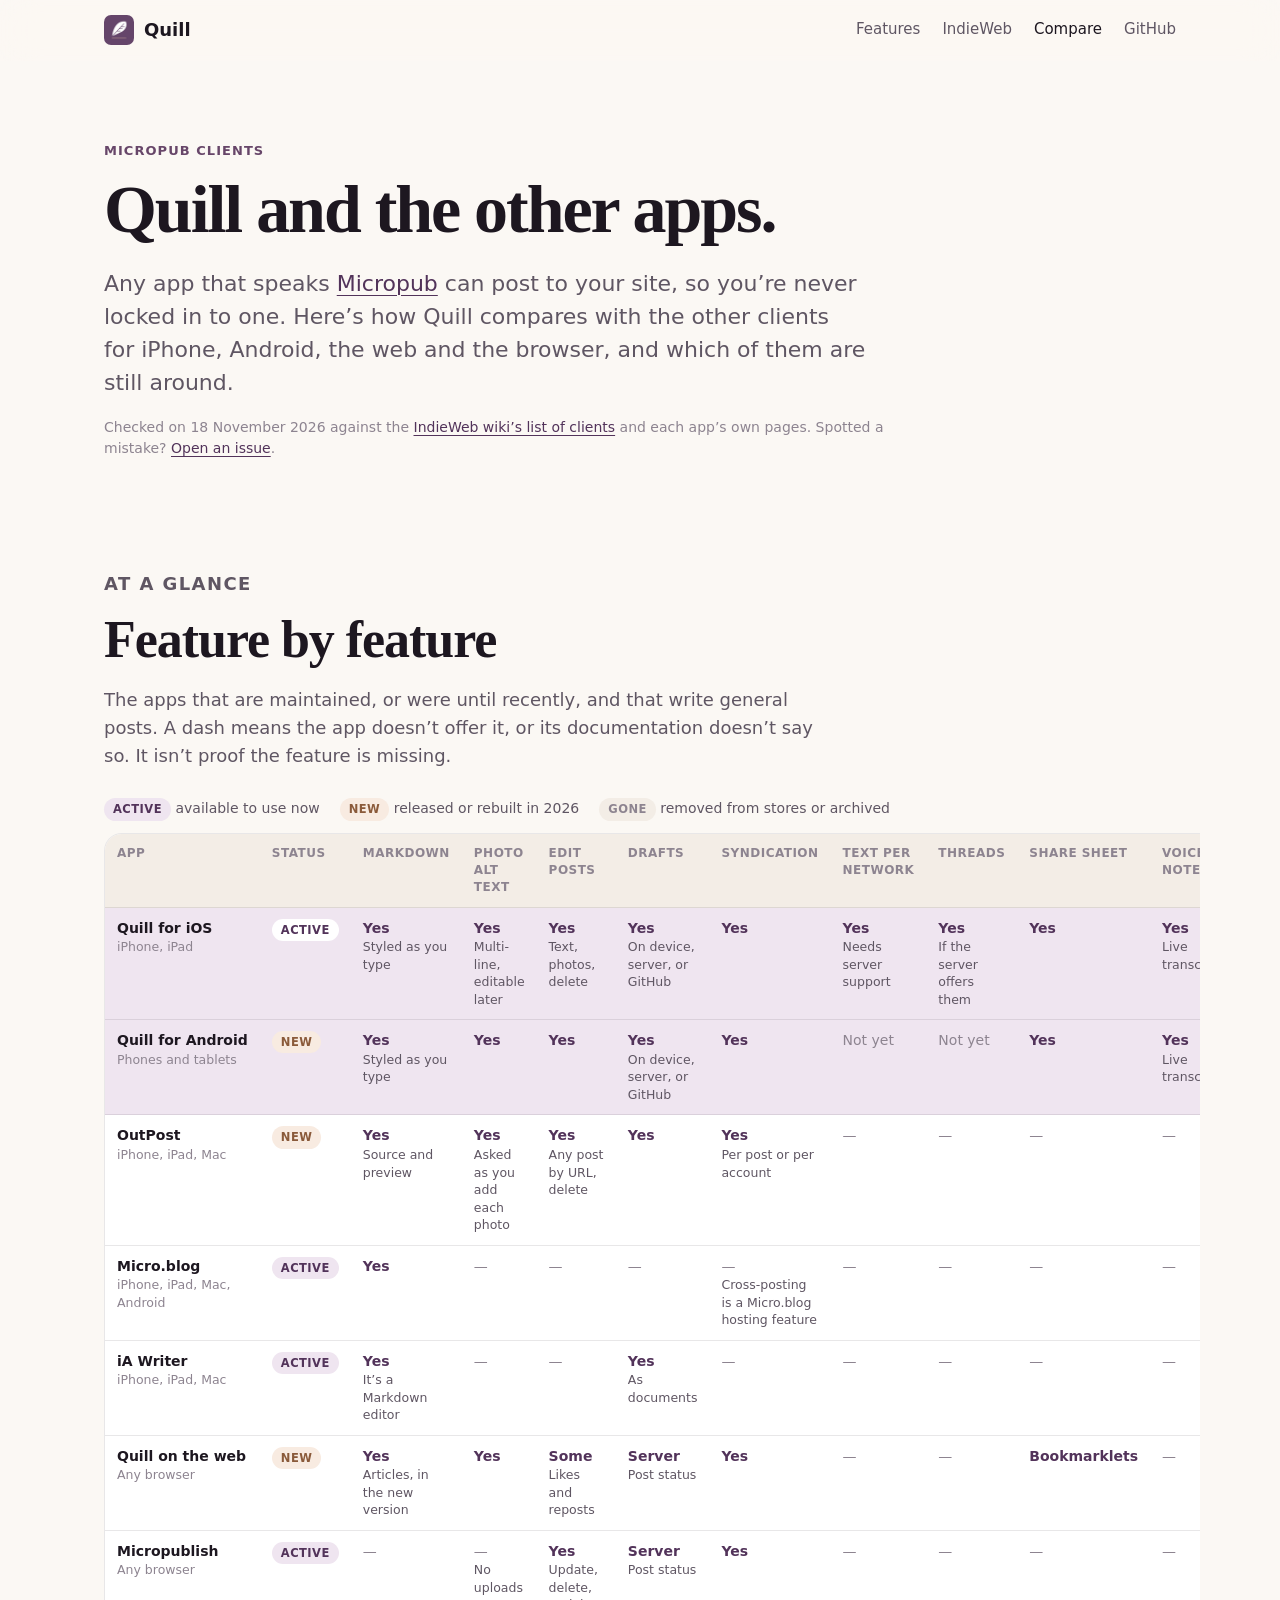
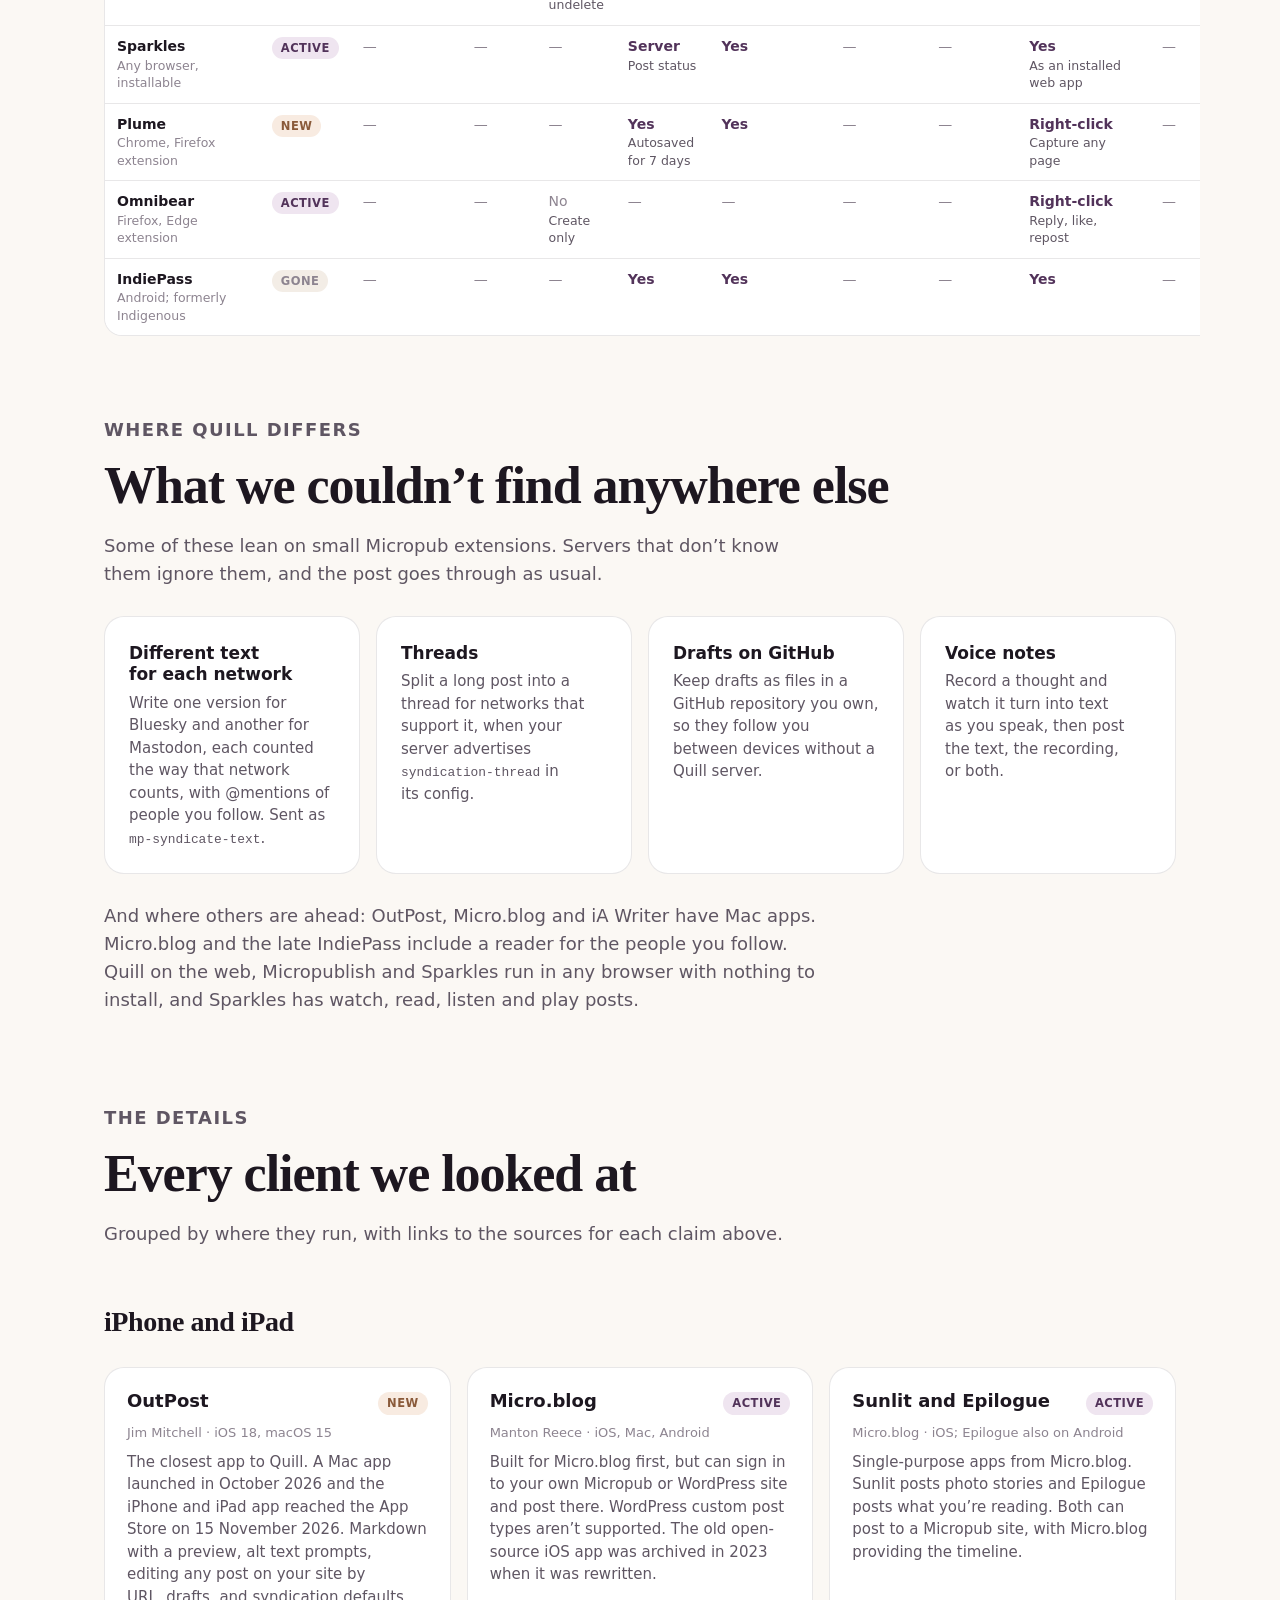
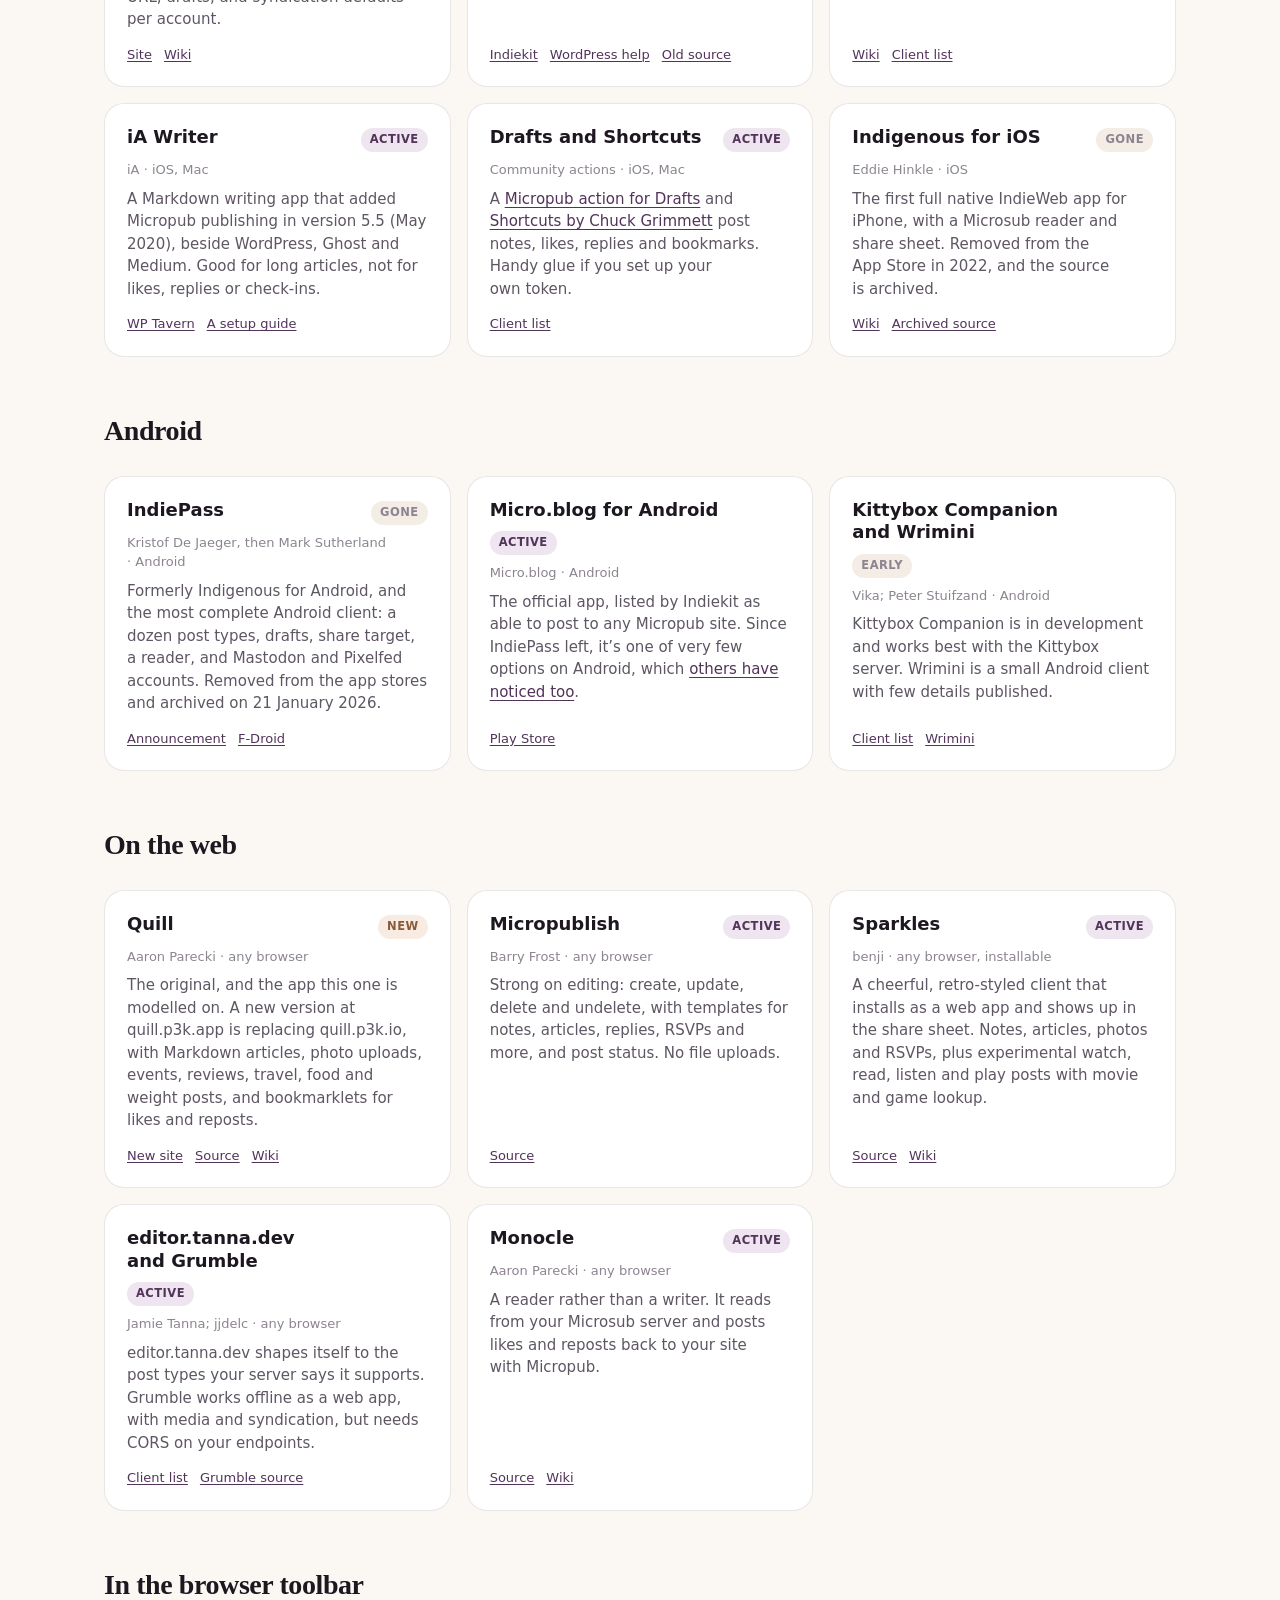
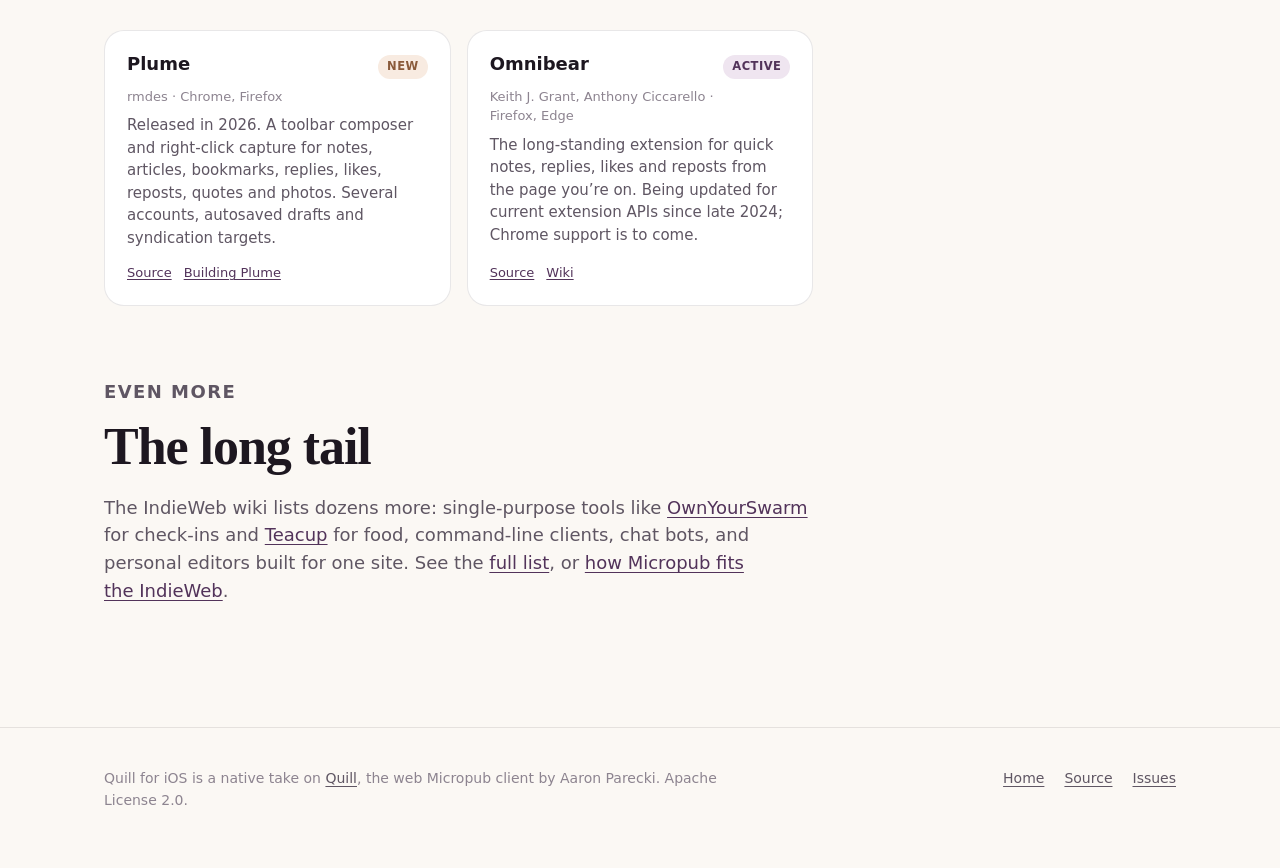
==== docs/clients/index.html @ 7d883d0e "Add a comparison of Micropub clients to the site A new page at docs/clients/ compares Quill with oth" ====
<!doctype html>
<html lang="en">
<head>
<meta charset="utf-8">
<meta name="viewport" content="width=device-width, initial-scale=1">
<title>Micropub clients compared</title>
<meta name="description" content="How Quill compares with other Micropub clients for iOS, Android, the web and the browser, with each app's current status and sources.">
<link rel="icon" href="../assets/favicon.png" type="image/png">
<link rel="apple-touch-icon" href="../assets/apple-touch-icon.png">
<meta name="theme-color" content="#fbf8f4" media="(prefers-color-scheme: light)">
<meta name="theme-color" content="#141016" media="(prefers-color-scheme: dark)">
<link rel="stylesheet" href="../assets/site.css">
<style>
  .checked { font-size: 14px; color: var(--ink-3); margin-top: 18px; }
  .legend { display: flex; flex-wrap: wrap; gap: 8px 20px; font-size: 14px; color: var(--ink-2); margin: 28px 0 12px; padding: 0; list-style: none; }
  .table-scroll { overflow-x: auto; margin: 0 -24px; padding: 0 24px 8px; -webkit-overflow-scrolling: touch; }
  @media (max-width: 600px) { .table-scroll { margin: 0 -16px; padding: 0 16px 8px; } }
  table.compare { border-collapse: separate; border-spacing: 0; min-width: 980px; width: 100%; font-size: 14px; line-height: 1.4; background: var(--card); border: 1px solid var(--line); border-radius: 18px; overflow: hidden; }
  .compare th, .compare td { padding: 11px 12px; text-align: left; vertical-align: top; border-bottom: 1px solid var(--line); }
  .compare tbody tr:last-child > * { border-bottom: 0; }
  .compare thead th { font-size: 12px; font-weight: 600; letter-spacing: .04em; text-transform: uppercase; color: var(--ink-3); background: var(--bg-2); }
  .compare tbody th { font-weight: 600; white-space: nowrap; position: sticky; left: 0; background: var(--card); }
  .compare tbody th small { display: block; font-weight: 400; color: var(--ink-3); font-size: 12.5px; white-space: normal; max-width: 13em; }
  .compare tr.ours > * { background: var(--plum-soft); }
  .compare .y { color: var(--plum-ink); font-weight: 600; }
  .compare .n { color: var(--ink-3); }
  .compare .note { display: block; color: var(--ink-2); font-weight: 400; font-size: 12.5px; }
  .status { display: inline-block; font-size: 11.5px; font-weight: 600; letter-spacing: .04em; text-transform: uppercase; padding: 3px 9px; border-radius: 999px; white-space: nowrap; }
  .status.live { background: var(--plum-soft); color: var(--plum-ink); }
  .status.new { background: var(--peach-soft); color: #8a5a3a; }
  .status.gone { background: var(--bg-2); color: var(--ink-3); }
  @media (prefers-color-scheme: dark) { .status.new { color: var(--peach); } }
  .compare tr.ours .status.live { background: var(--card); }

  .clients { display: grid; grid-template-columns: repeat(auto-fill, minmax(300px, 1fr)); gap: 16px; margin-top: 28px; }
  .client { background: var(--card); border: 1px solid var(--line); border-radius: 20px; padding: 22px; display: flex; flex-direction: column; gap: 8px; }
  .client header { display: flex; justify-content: space-between; align-items: baseline; gap: 10px; flex-wrap: wrap; }
  .client h3 { font-family: var(--sans); font-size: 18px; letter-spacing: 0; }
  .client h3 a { color: var(--ink); text-decoration: none; }
  .client h3 a:hover { text-decoration: underline; }
  .client .meta { font-size: 13px; color: var(--ink-3); margin: 0; }
  .client p { margin: 0; color: var(--ink-2); font-size: 15px; line-height: 1.5; }
  .client .src { font-size: 13px; margin-top: auto; padding-top: 6px; }
  .client .src a { margin-right: 12px; }
  .group-title { font-size: 28px; margin-top: 56px; }

  .diff { display: grid; grid-template-columns: repeat(auto-fill, minmax(250px, 1fr)); gap: 16px; margin-top: 28px; }
  .diff .tile h3 { margin-top: 2px; }
</style>
</head>
<body>
<header class="nav" id="nav">
  <div class="wrap">
    <a class="brand" href="../"><img src="../assets/icon-256.png" alt="">Quill</a>
    <ul>
      <li class="optional"><a href="../#features">Features</a></li>
      <li><a href="../indieweb/">IndieWeb</a></li>
      <li><a href="./" aria-current="page">Compare</a></li>
      <li><a href="https://github.com/caseyg/quill-native">GitHub</a></li>
    </ul>
  </div>
</header>

<main class="wrap">
  <div class="doc-hero">
    <p class="eyebrow">Micropub clients</p>
    <h1 style="font-size:clamp(40px,6vw,68px)">Quill and the other apps.</h1>
    <p class="lede">Any app that speaks <a href="https://micropub.spec.indieweb.org/">Micropub</a> can post to your site, so you’re never locked in to one. Here’s how Quill compares with the other clients for iPhone, Android, the web and the browser, and which of them are still around.</p>
    <p class="checked">Checked on 18 November 2026 against the <a href="https://indieweb.org/Micropub/Clients">IndieWeb wiki’s list of clients</a> and each app’s own pages. Spotted a mistake? <a href="https://github.com/caseyg/quill-native/issues">Open an issue</a>.</p>
  </div>

  <section class="doc-section" id="table">
    <p class="eyebrow">At a glance</p>
    <h2>Feature by feature</h2>
    <p>The apps that are maintained, or were until recently, and that write general posts. A dash means the app doesn’t offer it, or its documentation doesn’t say so. It isn’t proof the feature is missing.</p>
    <ul class="legend">
      <li><span class="status live">Active</span> available to use now</li>
      <li><span class="status new">New</span> released or rebuilt in 2026</li>
      <li><span class="status gone">Gone</span> removed from stores or archived</li>
    </ul>
    <div class="table-scroll" tabindex="0" role="region" aria-label="Comparison table, scrolls sideways">
    <table class="compare">
      <thead>
        <tr>
          <th scope="col">App</th>
          <th scope="col">Status</th>
          <th scope="col">Markdown</th>
          <th scope="col">Photo alt text</th>
          <th scope="col">Edit posts</th>
          <th scope="col">Drafts</th>
          <th scope="col">Syndication</th>
          <th scope="col">Text per network</th>
          <th scope="col">Threads</th>
          <th scope="col">Share sheet</th>
          <th scope="col">Voice notes</th>
        </tr>
      </thead>
      <tbody>
        <tr class="ours">
          <th scope="row">Quill for iOS<small>iPhone, iPad</small></th>
          <td><span class="status live">Active</span></td>
          <td class="y">Yes<span class="note">Styled as you type</span></td>
          <td class="y">Yes<span class="note">Multi-line, editable later</span></td>
          <td class="y">Yes<span class="note">Text, photos, delete</span></td>
          <td class="y">Yes<span class="note">On device, server, or GitHub</span></td>
          <td class="y">Yes</td>
          <td class="y">Yes<span class="note">Needs server support</span></td>
          <td class="y">Yes<span class="note">If the server offers them</span></td>
          <td class="y">Yes</td>
          <td class="y">Yes<span class="note">Live transcription</span></td>
        </tr>
        <tr class="ours">
          <th scope="row">Quill for Android<small>Phones and tablets</small></th>
          <td><span class="status new">New</span></td>
          <td class="y">Yes<span class="note">Styled as you type</span></td>
          <td class="y">Yes</td>
          <td class="y">Yes</td>
          <td class="y">Yes<span class="note">On device, server, or GitHub</span></td>
          <td class="y">Yes</td>
          <td class="n">Not yet</td>
          <td class="n">Not yet</td>
          <td class="y">Yes</td>
          <td class="y">Yes<span class="note">Live transcription</span></td>
        </tr>
        <tr>
          <th scope="row">OutPost<small>iPhone, iPad, Mac</small></th>
          <td><span class="status new">New</span></td>
          <td class="y">Yes<span class="note">Source and preview</span></td>
          <td class="y">Yes<span class="note">Asked as you add each photo</span></td>
          <td class="y">Yes<span class="note">Any post by URL, delete</span></td>
          <td class="y">Yes</td>
          <td class="y">Yes<span class="note">Per post or per account</span></td>
          <td class="n">—</td>
          <td class="n">—</td>
          <td class="n">—</td>
          <td class="n">—</td>
        </tr>
        <tr>
          <th scope="row">Micro.blog<small>iPhone, iPad, Mac, Android</small></th>
          <td><span class="status live">Active</span></td>
          <td class="y">Yes</td>
          <td class="n">—</td>
          <td class="n">—</td>
          <td class="n">—</td>
          <td class="n">—<span class="note">Cross-posting is a Micro.blog hosting feature</span></td>
          <td class="n">—</td>
          <td class="n">—</td>
          <td class="n">—</td>
          <td class="n">—</td>
        </tr>
        <tr>
          <th scope="row">iA Writer<small>iPhone, iPad, Mac</small></th>
          <td><span class="status live">Active</span></td>
          <td class="y">Yes<span class="note">It’s a Markdown editor</span></td>
          <td class="n">—</td>
          <td class="n">—</td>
          <td class="y">Yes<span class="note">As documents</span></td>
          <td class="n">—</td>
          <td class="n">—</td>
          <td class="n">—</td>
          <td class="n">—</td>
          <td class="n">—</td>
        </tr>
        <tr>
          <th scope="row">Quill on the web<small>Any browser</small></th>
          <td><span class="status new">New</span></td>
          <td class="y">Yes<span class="note">Articles, in the new version</span></td>
          <td class="y">Yes</td>
          <td class="y">Some<span class="note">Likes and reposts</span></td>
          <td class="y">Server<span class="note">Post status</span></td>
          <td class="y">Yes</td>
          <td class="n">—</td>
          <td class="n">—</td>
          <td class="y">Bookmarklets</td>
          <td class="n">—</td>
        </tr>
        <tr>
          <th scope="row">Micropublish<small>Any browser</small></th>
          <td><span class="status live">Active</span></td>
          <td class="n">—</td>
          <td class="n">—<span class="note">No uploads</span></td>
          <td class="y">Yes<span class="note">Update, delete, undelete</span></td>
          <td class="y">Server<span class="note">Post status</span></td>
          <td class="y">Yes</td>
          <td class="n">—</td>
          <td class="n">—</td>
          <td class="n">—</td>
          <td class="n">—</td>
        </tr>
        <tr>
          <th scope="row">Sparkles<small>Any browser, installable</small></th>
          <td><span class="status live">Active</span></td>
          <td class="n">—</td>
          <td class="n">—</td>
          <td class="n">—</td>
          <td class="y">Server<span class="note">Post status</span></td>
          <td class="y">Yes</td>
          <td class="n">—</td>
          <td class="n">—</td>
          <td class="y">Yes<span class="note">As an installed web app</span></td>
          <td class="n">—</td>
        </tr>
        <tr>
          <th scope="row">Plume<small>Chrome, Firefox extension</small></th>
          <td><span class="status new">New</span></td>
          <td class="n">—</td>
          <td class="n">—</td>
          <td class="n">—</td>
          <td class="y">Yes<span class="note">Autosaved for 7 days</span></td>
          <td class="y">Yes</td>
          <td class="n">—</td>
          <td class="n">—</td>
          <td class="y">Right-click<span class="note">Capture any page</span></td>
          <td class="n">—</td>
        </tr>
        <tr>
          <th scope="row">Omnibear<small>Firefox, Edge extension</small></th>
          <td><span class="status live">Active</span></td>
          <td class="n">—</td>
          <td class="n">—</td>
          <td class="n">No<span class="note">Create only</span></td>
          <td class="n">—</td>
          <td class="n">—</td>
          <td class="n">—</td>
          <td class="n">—</td>
          <td class="y">Right-click<span class="note">Reply, like, repost</span></td>
          <td class="n">—</td>
        </tr>
        <tr>
          <th scope="row">IndiePass<small>Android; formerly Indigenous</small></th>
          <td><span class="status gone">Gone</span></td>
          <td class="n">—</td>
          <td class="n">—</td>
          <td class="n">—</td>
          <td class="y">Yes</td>
          <td class="y">Yes</td>
          <td class="n">—</td>
          <td class="n">—</td>
          <td class="y">Yes</td>
          <td class="n">—</td>
        </tr>
      </tbody>
    </table>
    </div>
  </section>

  <section class="doc-section" id="different">
    <p class="eyebrow">Where Quill differs</p>
    <h2>What we couldn’t find anywhere else</h2>
    <p>Some of these lean on small Micropub extensions. Servers that don’t know them ignore them, and the post goes through as usual.</p>
    <div class="diff">
      <div class="tile"><h3>Different text for each network</h3><p>Write one version for Bluesky and another for Mastodon, each counted the way that network counts, with @mentions of people you follow. Sent as <code>mp-syndicate-text</code>.</p></div>
      <div class="tile"><h3>Threads</h3><p>Split a long post into a thread for networks that support it, when your server advertises <code>syndication-thread</code> in its config.</p></div>
      <div class="tile"><h3>Drafts on GitHub</h3><p>Keep drafts as files in a GitHub repository you own, so they follow you between devices without a Quill server.</p></div>
      <div class="tile"><h3>Voice notes</h3><p>Record a thought and watch it turn into text as you speak, then post the text, the recording, or both.</p></div>
    </div>
    <p style="margin-top:28px">And where others are ahead: OutPost, Micro.blog and iA Writer have Mac apps. Micro.blog and the late IndiePass include a reader for the people you follow. Quill on the web, Micropublish and Sparkles run in any browser with nothing to install, and Sparkles has watch, read, listen and play posts.</p>
  </section>

  <section class="doc-section" id="ios">
    <p class="eyebrow">The details</p>
    <h2>Every client we looked at</h2>
    <p>Grouped by where they run, with links to the sources for each claim above.</p>

    <h3 class="group-title">iPhone and iPad</h3>
    <div class="clients">
      <article class="client">
        <header><h3><a href="https://jimmitchell.dev/outpost/">OutPost</a></h3><span class="status new">New</span></header>
        <p class="meta">Jim Mitchell · iOS 18, macOS 15</p>
        <p>The closest app to Quill. A Mac app launched in October 2026 and the iPhone and iPad app reached the App Store on 15 November 2026. Markdown with a preview, alt text prompts, editing any post on your site by URL, drafts, and syndication defaults per account.</p>
        <p class="src"><a href="https://jimmitchell.dev/outpost/">Site</a><a href="https://indieweb.org/OutPost">Wiki</a></p>
      </article>
      <article class="client">
        <header><h3><a href="https://help.micro.blog/t/signing-in-with-the-ios-app/33">Micro.blog</a></h3><span class="status live">Active</span></header>
        <p class="meta">Manton Reece · iOS, Mac, Android</p>
        <p>Built for Micro.blog first, but can sign in to your own Micropub or WordPress site and post there. WordPress custom post types aren’t supported. The old open-source iOS app was archived in 2023 when it was rewritten.</p>
        <p class="src"><a href="https://getindiekit.com/clients">Indiekit</a><a href="https://help.micro.blog/t/connecting-to-wordpress-with-ios-app/2164">WordPress help</a><a href="https://github.com/microdotblog/microblog-ios">Old source</a></p>
      </article>
      <article class="client">
        <header><h3><a href="https://indieweb.org/Sunlit">Sunlit</a> and <a href="https://epilogue.micro.blog">Epilogue</a></h3><span class="status live">Active</span></header>
        <p class="meta">Micro.blog · iOS; Epilogue also on Android</p>
        <p>Single-purpose apps from Micro.blog. Sunlit posts photo stories and Epilogue posts what you’re reading. Both can post to a Micropub site, with Micro.blog providing the timeline.</p>
        <p class="src"><a href="https://indieweb.org/Sunlit">Wiki</a><a href="https://indieweb.org/Micropub/Clients">Client list</a></p>
      </article>
      <article class="client">
        <header><h3><a href="https://ia.net/writer/support/preview/blog">iA Writer</a></h3><span class="status live">Active</span></header>
        <p class="meta">iA · iOS, Mac</p>
        <p>A Markdown writing app that added Micropub publishing in version 5.5 (May 2020), beside WordPress, Ghost and Medium. Good for long articles, not for likes, replies or check-ins.</p>
        <p class="src"><a href="https://wptavern.com/ia-writer-adds-expanded-support-for-indieweb-tools-and-wordpress-publishing">WP Tavern</a><a href="https://george.mand.is/2023/05/publishing-to-11ty-with-ia-writer-and-micropub/">A setup guide</a></p>
      </article>
      <article class="client">
        <header><h3>Drafts and Shortcuts</h3><span class="status live">Active</span></header>
        <p class="meta">Community actions · iOS, Mac</p>
        <p>A <a href="https://actions.getdrafts.com/a/1QC">Micropub action for Drafts</a> and <a href="https://cagrimmett.com/development/2023/02/12/ios-shortcut-actions-for-micropub-posting/">Shortcuts by Chuck Grimmett</a> post notes, likes, replies and bookmarks. Handy glue if you set up your own token.</p>
        <p class="src"><a href="https://indieweb.org/Micropub/Clients">Client list</a></p>
      </article>
      <article class="client">
        <header><h3><a href="https://indieweb.org/Indigenous">Indigenous for iOS</a></h3><span class="status gone">Gone</span></header>
        <p class="meta">Eddie Hinkle · iOS</p>
        <p>The first full native IndieWeb app for iPhone, with a Microsub reader and share sheet. Removed from the App Store in 2022, and the source is archived.</p>
        <p class="src"><a href="https://indieweb.org/Indigenous">Wiki</a><a href="https://github.com/indiepass/indiepass-ios">Archived source</a></p>
      </article>
    </div>

    <h3 class="group-title" id="android">Android</h3>
    <div class="clients">
      <article class="client">
        <header><h3><a href="https://indieweb.org/IndiePass_for_Android">IndiePass</a></h3><span class="status gone">Gone</span></header>
        <p class="meta">Kristof De Jaeger, then Mark Sutherland · Android</p>
        <p>Formerly Indigenous for Android, and the most complete Android client: a dozen post types, drafts, share target, a reader, and Mastodon and Pixelfed accounts. Removed from the app stores and archived on 21 January 2026.</p>
        <p class="src"><a href="https://indiepass.app">Announcement</a><a href="https://f-droid.org/en/packages/com.indieweb.indigenous/">F-Droid</a></p>
      </article>
      <article class="client">
        <header><h3><a href="https://getindiekit.com/clients">Micro.blog for Android</a></h3><span class="status live">Active</span></header>
        <p class="meta">Micro.blog · Android</p>
        <p>The official app, listed by Indiekit as able to post to any Micropub site. Since IndiePass left, it’s one of very few options on Android, which <a href="https://rmendes.net/digest/2026/W33/">others have noticed too</a>.</p>
        <p class="src"><a href="https://play.google.com/store/apps/details?id=blog.micro.android">Play Store</a></p>
      </article>
      <article class="client">
        <header><h3>Kittybox Companion and Wrimini</h3><span class="status gone">Early</span></header>
        <p class="meta">Vika; Peter Stuifzand · Android</p>
        <p>Kittybox Companion is in development and works best with the Kittybox server. Wrimini is a small Android client with few details published.</p>
        <p class="src"><a href="https://indieweb.org/Micropub/Clients">Client list</a><a href="https://indieweb.org/Wrimini">Wrimini</a></p>
      </article>
    </div>

    <h3 class="group-title" id="web">On the web</h3>
    <div class="clients">
      <article class="client">
        <header><h3><a href="https://quill.p3k.app/">Quill</a></h3><span class="status new">New</span></header>
        <p class="meta">Aaron Parecki · any browser</p>
        <p>The original, and the app this one is modelled on. A new version at quill.p3k.app is replacing quill.p3k.io, with Markdown articles, photo uploads, events, reviews, travel, food and weight posts, and bookmarklets for likes and reposts.</p>
        <p class="src"><a href="https://quill.p3k.app/">New site</a><a href="https://github.com/aaronpk/Quill">Source</a><a href="https://indieweb.org/Quill">Wiki</a></p>
      </article>
      <article class="client">
        <header><h3><a href="https://micropublish.net">Micropublish</a></h3><span class="status live">Active</span></header>
        <p class="meta">Barry Frost · any browser</p>
        <p>Strong on editing: create, update, delete and undelete, with templates for notes, articles, replies, RSVPs and more, and post status. No file uploads.</p>
        <p class="src"><a href="https://github.com/barryf/micropublish">Source</a></p>
      </article>
      <article class="client">
        <header><h3><a href="https://sparkles.sploot.com/">Sparkles</a></h3><span class="status live">Active</span></header>
        <p class="meta">benji · any browser, installable</p>
        <p>A cheerful, retro-styled client that installs as a web app and shows up in the share sheet. Notes, articles, photos and RSVPs, plus experimental watch, read, listen and play posts with movie and game lookup.</p>
        <p class="src"><a href="https://github.com/benjifs/sparkles">Source</a><a href="https://indieweb.org/Sparkles">Wiki</a></p>
      </article>
      <article class="client">
        <header><h3><a href="https://editor.tanna.dev">editor.tanna.dev</a> and <a href="https://grumble.isgeek.net/">Grumble</a></h3><span class="status live">Active</span></header>
        <p class="meta">Jamie Tanna; jjdelc · any browser</p>
        <p>editor.tanna.dev shapes itself to the post types your server says it supports. Grumble works offline as a web app, with media and syndication, but needs CORS on your endpoints.</p>
        <p class="src"><a href="https://indieweb.org/Micropub/Clients">Client list</a><a href="https://github.com/jjdelc/grumble">Grumble source</a></p>
      </article>
      <article class="client">
        <header><h3><a href="https://monocle.p3k.io">Monocle</a></h3><span class="status live">Active</span></header>
        <p class="meta">Aaron Parecki · any browser</p>
        <p>A reader rather than a writer. It reads from your Microsub server and posts likes and reposts back to your site with Micropub.</p>
        <p class="src"><a href="https://github.com/aaronpk/Monocle">Source</a><a href="https://indieweb.org/Monocle">Wiki</a></p>
      </article>
    </div>

    <h3 class="group-title" id="extensions">In the browser toolbar</h3>
    <div class="clients">
      <article class="client">
        <header><h3><a href="https://rmdes.github.io/plume/">Plume</a></h3><span class="status new">New</span></header>
        <p class="meta">rmdes · Chrome, Firefox</p>
        <p>Released in 2026. A toolbar composer and right-click capture for notes, articles, bookmarks, replies, likes, reposts, quotes and photos. Several accounts, autosaved drafts and syndication targets.</p>
        <p class="src"><a href="https://github.com/rmdes/plume">Source</a><a href="https://rmendes.net/articles/2026/05/20/building-plume">Building Plume</a></p>
      </article>
      <article class="client">
        <header><h3><a href="https://omnibear.com/">Omnibear</a></h3><span class="status live">Active</span></header>
        <p class="meta">Keith J. Grant, Anthony Ciccarello · Firefox, Edge</p>
        <p>The long-standing extension for quick notes, replies, likes and reposts from the page you’re on. Being updated for current extension APIs since late 2024; Chrome support is to come.</p>
        <p class="src"><a href="https://github.com/omnibear/omnibear">Source</a><a href="https://indieweb.org/Omnibear">Wiki</a></p>
      </article>
    </div>
  </section>

  <section class="doc-section" id="more">
    <p class="eyebrow">Even more</p>
    <h2>The long tail</h2>
    <p>The IndieWeb wiki lists dozens more: single-purpose tools like <a href="https://indieweb.org/ownyourswarm">OwnYourSwarm</a> for check-ins and <a href="https://indieweb.org/Teacup">Teacup</a> for food, command-line clients, chat bots, and personal editors built for one site. See the <a href="https://indieweb.org/Micropub/Clients">full list</a>, or <a href="../indieweb/">how Micropub fits the IndieWeb</a>.</p>
  </section>

  <div style="height:104px"></div>
</main>

<footer>
  <div class="wrap">
    <p>Quill for iOS is a native take on <a href="https://quill.p3k.io/">Quill</a>, the web Micropub client by Aaron Parecki. Apache License 2.0.</p>
    <nav><a href="../">Home</a><a href="https://github.com/caseyg/quill-native">Source</a><a href="https://github.com/caseyg/quill-native/issues">Issues</a></nav>
  </div>
</footer>
<script>
  const nav = document.getElementById('nav');
  addEventListener('scroll', () => nav.classList.toggle('scrolled', scrollY > 8), { passive: true });
</script>
</body>
</html>
---- docs/assets/site.css ----
/* Quill site. System fonts only, no trackers, no external requests. */
:root {
  color-scheme: light dark;
  --bg: #fbf8f4;
  --bg-2: #f3ede6;
  --card: #ffffff;
  --ink: #1d1720;
  --ink-2: #5f5663;
  --ink-3: #8d8490;
  --line: rgba(29, 23, 32, .1);
  --plum: #674669;
  --plum-ink: #52335a;
  --plum-soft: #efe5f0;
  --peach: #e5c0a5;
  --peach-soft: #f8ebe1;
  --frame: #1b181d;
  --shadow: 0 30px 60px -20px rgba(54, 30, 58, .35), 0 12px 24px -12px rgba(54, 30, 58, .2);
  --serif: ui-serif, "New York", "Iowan Old Style", "Palatino Linotype", Palatino, Georgia, serif;
  --sans: -apple-system, BlinkMacSystemFont, "SF Pro Text", system-ui, "Segoe UI", Roboto, "Helvetica Neue", sans-serif;
  --mono: ui-monospace, "SF Mono", SFMono-Regular, Menlo, Consolas, monospace;
  --wrap: 1120px;
}
@media (prefers-color-scheme: dark) {
  :root {
    --bg: #141016;
    --bg-2: #1c171f;
    --card: #221c25;
    --ink: #f3eef4;
    --ink-2: #b9aebc;
    --ink-3: #8a7f8d;
    --line: rgba(243, 238, 244, .1);
    --plum: #d1b0db;
    --plum-ink: #e2c9ea;
    --plum-soft: #2c2131;
    --peach: #e5c0a5;
    --peach-soft: #2b221e;
    --frame: #050406;
    --shadow: 0 30px 60px -20px rgba(0, 0, 0, .7), 0 12px 24px -12px rgba(0, 0, 0, .5);
  }
}

* { box-sizing: border-box; }
html { -webkit-text-size-adjust: 100%; scroll-behavior: smooth; overflow-x: clip; }
@media (prefers-reduced-motion: reduce) { html { scroll-behavior: auto; } }
body {
  margin: 0;
  background: var(--bg);
  color: var(--ink);
  font: 17px/1.55 var(--sans);
  -webkit-font-smoothing: antialiased;
  overflow-x: hidden;
}
img { max-width: 100%; height: auto; display: block; }
a { color: var(--plum-ink); text-decoration-thickness: 1px; text-underline-offset: .18em; }
a:hover { text-decoration-thickness: 2px; }
code, pre { font-family: var(--mono); font-size: .86em; }
:focus-visible { outline: 2px solid var(--plum); outline-offset: 3px; border-radius: 4px; }

.wrap { max-width: var(--wrap); margin: 0 auto; padding: 0 24px; }
@media (max-width: 600px) { .wrap { padding: 0 16px; } }

/* Nav */
.nav {
  position: sticky; top: 0; z-index: 10;
  backdrop-filter: saturate(1.6) blur(18px);
  -webkit-backdrop-filter: saturate(1.6) blur(18px);
  background: color-mix(in srgb, var(--bg) 78%, transparent);
  border-bottom: 1px solid transparent;
}
.nav.scrolled { border-bottom-color: var(--line); }
.nav .wrap { display: flex; align-items: center; gap: 24px; height: 60px; }
.brand { display: flex; align-items: center; gap: 10px; font-weight: 600; font-size: 18px; color: var(--ink); text-decoration: none; }
.brand img { width: 30px; height: 30px; border-radius: 7px; }
.nav ul { list-style: none; display: flex; gap: 22px; margin: 0 0 0 auto; padding: 0; font-size: 15px; }
.nav ul a { color: var(--ink-2); text-decoration: none; }
.nav ul a:hover, .nav ul a[aria-current] { color: var(--ink); }
@media (max-width: 560px) { .nav ul li.optional { display: none; } .nav ul { gap: 16px; } }

/* Type */
.eyebrow { font-size: 13px; font-weight: 600; letter-spacing: .08em; text-transform: uppercase; color: var(--plum); margin: 0 0 14px; }
h1, h2, h3 { font-family: var(--serif); font-weight: 600; letter-spacing: -.015em; margin: 0; text-wrap: balance; }
h1 { font-size: clamp(44px, 7.4vw, 88px); line-height: 1.02; letter-spacing: -.03em; }
h2 { font-size: clamp(32px, 4.6vw, 52px); line-height: 1.08; letter-spacing: -.02em; }
h3 { font-size: 22px; line-height: 1.25; }
.lede { font-size: clamp(19px, 2vw, 22px); line-height: 1.5; color: var(--ink-2); max-width: 36em; margin: 22px 0 0; text-wrap: pretty; }
p { text-wrap: pretty; }

/* Buttons */
.actions { display: flex; flex-wrap: wrap; gap: 12px; margin-top: 34px; }
.btn {
  display: inline-flex; align-items: center; gap: 8px;
  padding: 13px 22px; border-radius: 999px;
  font-weight: 600; font-size: 16px; text-decoration: none;
  transition: transform .2s cubic-bezier(.2,.8,.2,1), background .2s;
}
.btn:hover { transform: translateY(-1px); }
.btn.primary { background: var(--ink); color: var(--bg); }
.btn.secondary { background: var(--plum-soft); color: var(--plum-ink); }
.btn svg { width: 18px; height: 18px; }

/* Hero */
.hero { padding: 72px 0 0; text-align: center; position: relative; }
.hero .icon { width: 96px; height: 96px; border-radius: 22px; margin: 0 auto 30px; box-shadow: var(--shadow); }
.hero .lede { margin-left: auto; margin-right: auto; }
.hero .actions { justify-content: center; }
.hero .note { font-size: 14px; color: var(--ink-3); margin-top: 16px; }
.hero-stage {
  position: relative; max-width: 980px; margin: 64px auto 0; padding-top: 24px;
  aspect-ratio: 980 / 640; overflow: hidden;
  -webkit-mask-image: linear-gradient(#000 62%, transparent 98%);
  mask-image: linear-gradient(#000 62%, transparent 98%);
}
.hero-phones {
  display: flex; justify-content: center; align-items: flex-start; gap: 0;
  position: relative;
}
.hero-phones::before {
  content: ""; position: absolute; inset: 10% 0 0; z-index: -1;
  background: radial-gradient(60% 55% at 50% 60%, color-mix(in srgb, var(--plum) 30%, transparent), transparent 70%),
              radial-gradient(40% 40% at 72% 40%, color-mix(in srgb, var(--peach) 45%, transparent), transparent 70%);
  filter: blur(30px);
}
.hero-phones .phone { width: 31%; }
.hero-phones .phone:nth-child(1) { transform: translateX(14%) rotate(-6deg) translateY(9%); z-index: 1; }
.hero-phones .phone:nth-child(2) { z-index: 2; width: 34%; }
.hero-phones .phone:nth-child(3) { transform: translateX(-14%) rotate(6deg) translateY(9%); z-index: 1; }

/* Phone frame */
.phone { container-type: inline-size; position: relative; }
.phone img {
  width: 100%; height: auto; aspect-ratio: 603 / 1311;
  border: 3.4cqw solid var(--frame);
  border-radius: 16.5cqw;
  background: var(--frame);
  box-shadow: var(--shadow), 0 0 0 1px rgba(255,255,255,.07);
}

/* Works-with strip */
.works {
  text-align: center; color: var(--ink-3); font-size: 15px;
  padding-top: 36px; padding-bottom: 16px;
}
.works strong { color: var(--ink-2); font-weight: 500; }

/* Feature rows */
section { scroll-margin-top: 70px; }
.features { padding: 64px 0 24px; }
.section-head { text-align: center; max-width: 760px; margin: 0 auto 32px; }
.section-head .lede { margin-left: auto; margin-right: auto; }
.row {
  display: grid; grid-template-columns: 1fr 1fr; gap: 64px; align-items: center;
  padding: 72px 0;
}
.row + .row { border-top: 1px solid var(--line); }
.row .copy { max-width: 30em; }
.row .copy p { color: var(--ink-2); font-size: 18px; margin: 18px 0 0; }
.row .copy ul { margin: 20px 0 0; padding: 0; list-style: none; color: var(--ink-2); font-size: 16px; }
.row .copy li { padding: 7px 0 7px 28px; position: relative; }
.row .copy li::before {
  content: ""; position: absolute; left: 4px; top: 15px; width: 10px; height: 10px; border-radius: 50%;
  background: var(--peach); box-shadow: 0 0 0 4px var(--peach-soft);
}
.row .shots { display: flex; justify-content: center; gap: 24px; position: relative; }
.row .shots .phone { width: min(300px, 46%); }
.row .shots.single .phone { width: min(320px, 70%); }
.row .shots .phone:nth-child(2) { margin-top: 64px; }
.row.flip .copy { order: 2; }
.row .shots::before {
  content: ""; position: absolute; inset: 10% 5%; z-index: -1; border-radius: 40px;
  background: linear-gradient(140deg, var(--plum-soft), var(--peach-soft));
}
@media (max-width: 860px) {
  .row { grid-template-columns: 1fr; gap: 40px; padding: 56px 0; }
  .row.flip .copy { order: 0; }
  .row .copy { max-width: none; }
}

/* Grid of small features */
.grid-section { padding: 88px 0; background: var(--bg-2); }
.grid {
  display: grid; grid-template-columns: repeat(auto-fill, minmax(240px, 1fr)); gap: 16px; margin-top: 48px;
}
.tile { background: var(--card); border-radius: 20px; padding: 24px; border: 1px solid var(--line); }
.tile .glyph {
  width: 40px; height: 40px; border-radius: 11px; display: grid; place-items: center;
  background: var(--plum-soft); color: var(--plum); margin-bottom: 16px;
}
.tile .glyph svg { width: 22px; height: 22px; }
.tile h3 { font-family: var(--sans); font-size: 17px; font-weight: 600; letter-spacing: 0; }
.tile p { margin: 6px 0 0; color: var(--ink-2); font-size: 15px; line-height: 1.5; }

/* Types cloud */
.types { display: flex; flex-wrap: wrap; gap: 8px; margin-top: 22px; }
.types span {
  font-size: 14px; padding: 6px 13px; border-radius: 999px;
  background: var(--card); border: 1px solid var(--line); color: var(--ink-2);
}

/* Privacy band */
.band { padding: 104px 0; text-align: center; }
.band .lock {
  width: 64px; height: 64px; border-radius: 18px; margin: 0 auto 26px; display: grid; place-items: center;
  background: var(--ink); color: var(--bg);
}
.band .lock svg { width: 30px; height: 30px; }
.band .lede { margin-left: auto; margin-right: auto; }

/* IndieWeb teaser */
.teaser {
  margin: 0 auto 104px; border-radius: 32px; overflow: hidden;
  background: var(--plum-ink); color: #fbf6fc;
  display: grid; grid-template-columns: 1.05fr 1fr; align-items: center;
}
@media (prefers-color-scheme: dark) { .teaser { background: #2a1f2e; } }
.teaser .copy { padding: 56px; }
.teaser .eyebrow { color: var(--peach); }
.teaser p { color: rgba(251, 246, 252, .78); font-size: 18px; margin: 18px 0 0; }
.teaser .btn.primary { background: #fbf6fc; color: #2a1f2e; }
.teaser figure { margin: 0; padding: 40px 40px 40px 0; }
@media (max-width: 860px) {
  .teaser { grid-template-columns: 1fr; }
  .teaser .copy { padding: 40px 28px 8px; }
  .teaser figure { padding: 16px 20px 32px; }
}

/* Footer */
footer { border-top: 1px solid var(--line); padding: 40px 0 56px; color: var(--ink-3); font-size: 14px; }
footer .wrap { display: flex; flex-wrap: wrap; gap: 12px 32px; justify-content: space-between; }
footer p { margin: 0; max-width: 46em; }
footer a { color: var(--ink-2); }
footer nav { display: flex; gap: 20px; }

/* Reveal on scroll (only when JS runs and motion is allowed) */
.js .reveal { opacity: 0; transform: translateY(24px); transition: opacity .8s cubic-bezier(.2,.8,.2,1), transform .8s cubic-bezier(.2,.8,.2,1); }
.js .reveal.in { opacity: 1; transform: none; }
@media (prefers-reduced-motion: reduce) { .js .reveal { opacity: 1; transform: none; transition: none; } }

/* ---------- IndieWeb page ---------- */
.doc-hero { padding: 80px 0 24px; max-width: 820px; }
.doc { max-width: 820px; }
.diagram { margin: 40px 0 0; }
.diagram svg { width: 100%; height: auto; display: block; }
@media (max-width: 760px) {
  .diagram { overflow-x: auto; margin-left: -16px; margin-right: -16px; padding: 0 16px; -webkit-overflow-scrolling: touch; }
  .diagram svg { min-width: 720px; }
  .diagram figcaption { text-align: left; }
  .steps .spec { display: block; margin: 4px 0 0; }
  .steps li { padding-left: 68px; }
}
.diagram figcaption { color: var(--ink-3); font-size: 14px; margin-top: 12px; text-align: center; }
.svg-box { fill: var(--card); stroke: var(--line); }
.svg-you { fill: var(--plum-soft); stroke: var(--plum); }
.svg-label { fill: var(--ink); font: 600 16px var(--sans); }
.svg-sub { fill: var(--ink-3); font: 13px var(--sans); }
.svg-tag { font: 600 12.5px var(--sans); letter-spacing: .02em; }
.svg-line { stroke: var(--ink-3); stroke-width: 1.6; fill: none; }
.svg-accent { stroke: var(--plum); stroke-width: 2.2; fill: none; }
.svg-peach { stroke: #c98f66; stroke-width: 2.2; fill: none; }
@media (prefers-color-scheme: dark) { .svg-peach { stroke: var(--peach); } }
.svg-pill { fill: var(--bg); stroke: var(--line); }
.svg-pill-text { fill: var(--plum-ink); }
.svg-pill-peach { fill: #a86a40; }
@media (prefers-color-scheme: dark) { .svg-pill-peach { fill: var(--peach); } }

.steps { counter-reset: step; list-style: none; padding: 0; margin: 36px 0 0; display: grid; gap: 14px; }
.steps li {
  counter-increment: step; position: relative;
  padding: 22px 24px 22px 76px; border-radius: 20px; background: var(--card); border: 1px solid var(--line);
}
.steps li::before {
  content: counter(step); position: absolute; left: 22px; top: 20px;
  width: 36px; height: 36px; border-radius: 50%; display: grid; place-items: center;
  font: 600 16px var(--sans); background: var(--plum-soft); color: var(--plum-ink);
}
.steps h3 { font-family: var(--sans); font-size: 17px; letter-spacing: 0; }
.steps p { margin: 6px 0 0; color: var(--ink-2); font-size: 16px; }
.steps .spec { font-size: 12px; font-weight: 600; letter-spacing: .06em; text-transform: uppercase; color: var(--plum); margin-left: 8px; }

.specs { display: grid; grid-template-columns: repeat(auto-fill, minmax(250px, 1fr)); gap: 16px; margin-top: 36px; }
.spec-card {
  display: flex; flex-direction: column; gap: 6px;
  background: var(--card); border: 1px solid var(--line); border-radius: 20px; padding: 22px;
  text-decoration: none; color: inherit; transition: transform .2s cubic-bezier(.2,.8,.2,1), border-color .2s;
}
.spec-card:hover { transform: translateY(-2px); border-color: color-mix(in srgb, var(--plum) 50%, transparent); }
.spec-card .kind { font-size: 12px; font-weight: 600; letter-spacing: .06em; text-transform: uppercase; color: var(--ink-3); }
.spec-card h3 { font-family: var(--sans); font-size: 19px; letter-spacing: 0; }
.spec-card p { margin: 0; color: var(--ink-2); font-size: 15px; line-height: 1.5; flex: 1; }
.spec-card .links { font-size: 14px; color: var(--plum-ink); margin-top: 8px; }

.code-pair { display: grid; grid-template-columns: 1fr 1fr; gap: 16px; margin-top: 32px; }
@media (max-width: 760px) { .code-pair { grid-template-columns: 1fr; } }
.code { background: var(--card); border: 1px solid var(--line); border-radius: 20px; overflow: hidden; }
.code header { padding: 12px 18px; font-size: 13px; font-weight: 600; color: var(--ink-2); border-bottom: 1px solid var(--line); }
.code pre { margin: 0; padding: 16px 18px; overflow-x: auto; line-height: 1.6; color: var(--ink-2); }
.code .k { color: var(--plum-ink); font-weight: 600; }
.code .s { color: #9a5c34; }
@media (prefers-color-scheme: dark) { .code .s { color: var(--peach); } }

.doc-section { padding: 72px 0 0; }
.doc-section > p { color: var(--ink-2); font-size: 18px; max-width: 40em; }
.links-list { columns: 2 260px; gap: 32px; padding: 0; list-style: none; margin: 28px 0 0; }
.links-list li { break-inside: avoid; padding: 12px 0; border-bottom: 1px solid var(--line); }
.links-list a { font-weight: 600; text-decoration: none; }
.links-list a:hover { text-decoration: underline; }
.links-list span { display: block; color: var(--ink-3); font-size: 15px; }
.sr-only { position: absolute; width: 1px; height: 1px; overflow: hidden; clip: rect(0 0 0 0); white-space: nowrap; }

/* Voice note illustration */
.voice {
  width: min(380px, 90%); border-radius: 32px; padding: 28px 28px 32px;
  background: var(--card); border: 1px solid var(--line); box-shadow: var(--shadow);
}
.voice-top { display: flex; align-items: center; gap: 10px; font: 600 15px var(--sans); color: var(--ink-2); font-variant-numeric: tabular-nums; }
.voice .rec { width: 10px; height: 10px; border-radius: 50%; background: #e0483e; box-shadow: 0 0 0 4px rgba(224,72,62,.18); }
.wave { display: flex; align-items: center; gap: 4px; height: 72px; margin: 22px 0 24px; }
.wave i { flex: 1; height: calc(var(--h) * 1%); border-radius: 3px; background: var(--plum); opacity: .85; transform-origin: center; }
.js .wave i { animation: wave 1.4s ease-in-out infinite alternate; }
.wave i:nth-child(3n) { animation-delay: -.4s; } .wave i:nth-child(4n) { animation-delay: -.9s; } .wave i:nth-child(5n+1) { animation-delay: -.2s; }
@keyframes wave { from { transform: scaleY(.35); } to { transform: scaleY(1); } }
@media (prefers-reduced-motion: reduce) { .js .wave i { animation: none; } }
.said { margin: 0; font: 500 20px/1.45 var(--serif); color: var(--ink); }
.said span { color: var(--ink-3); }
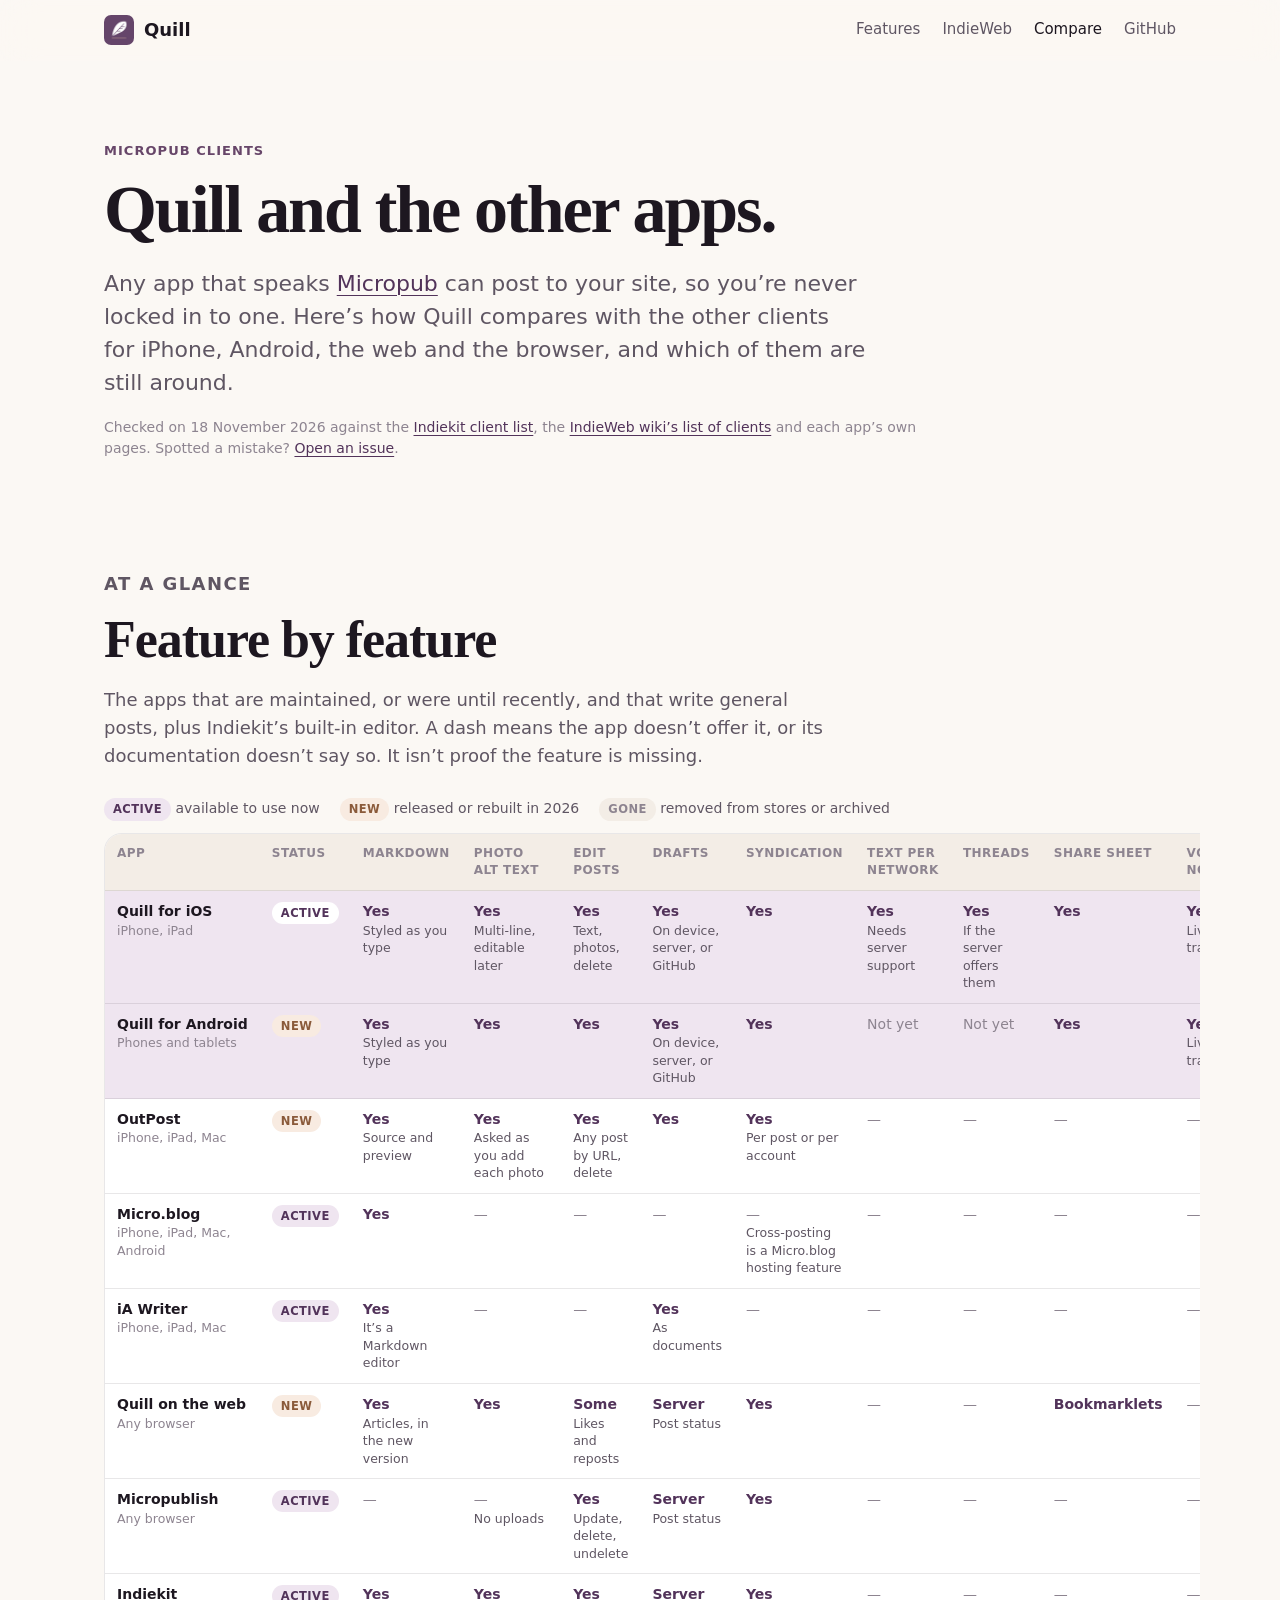
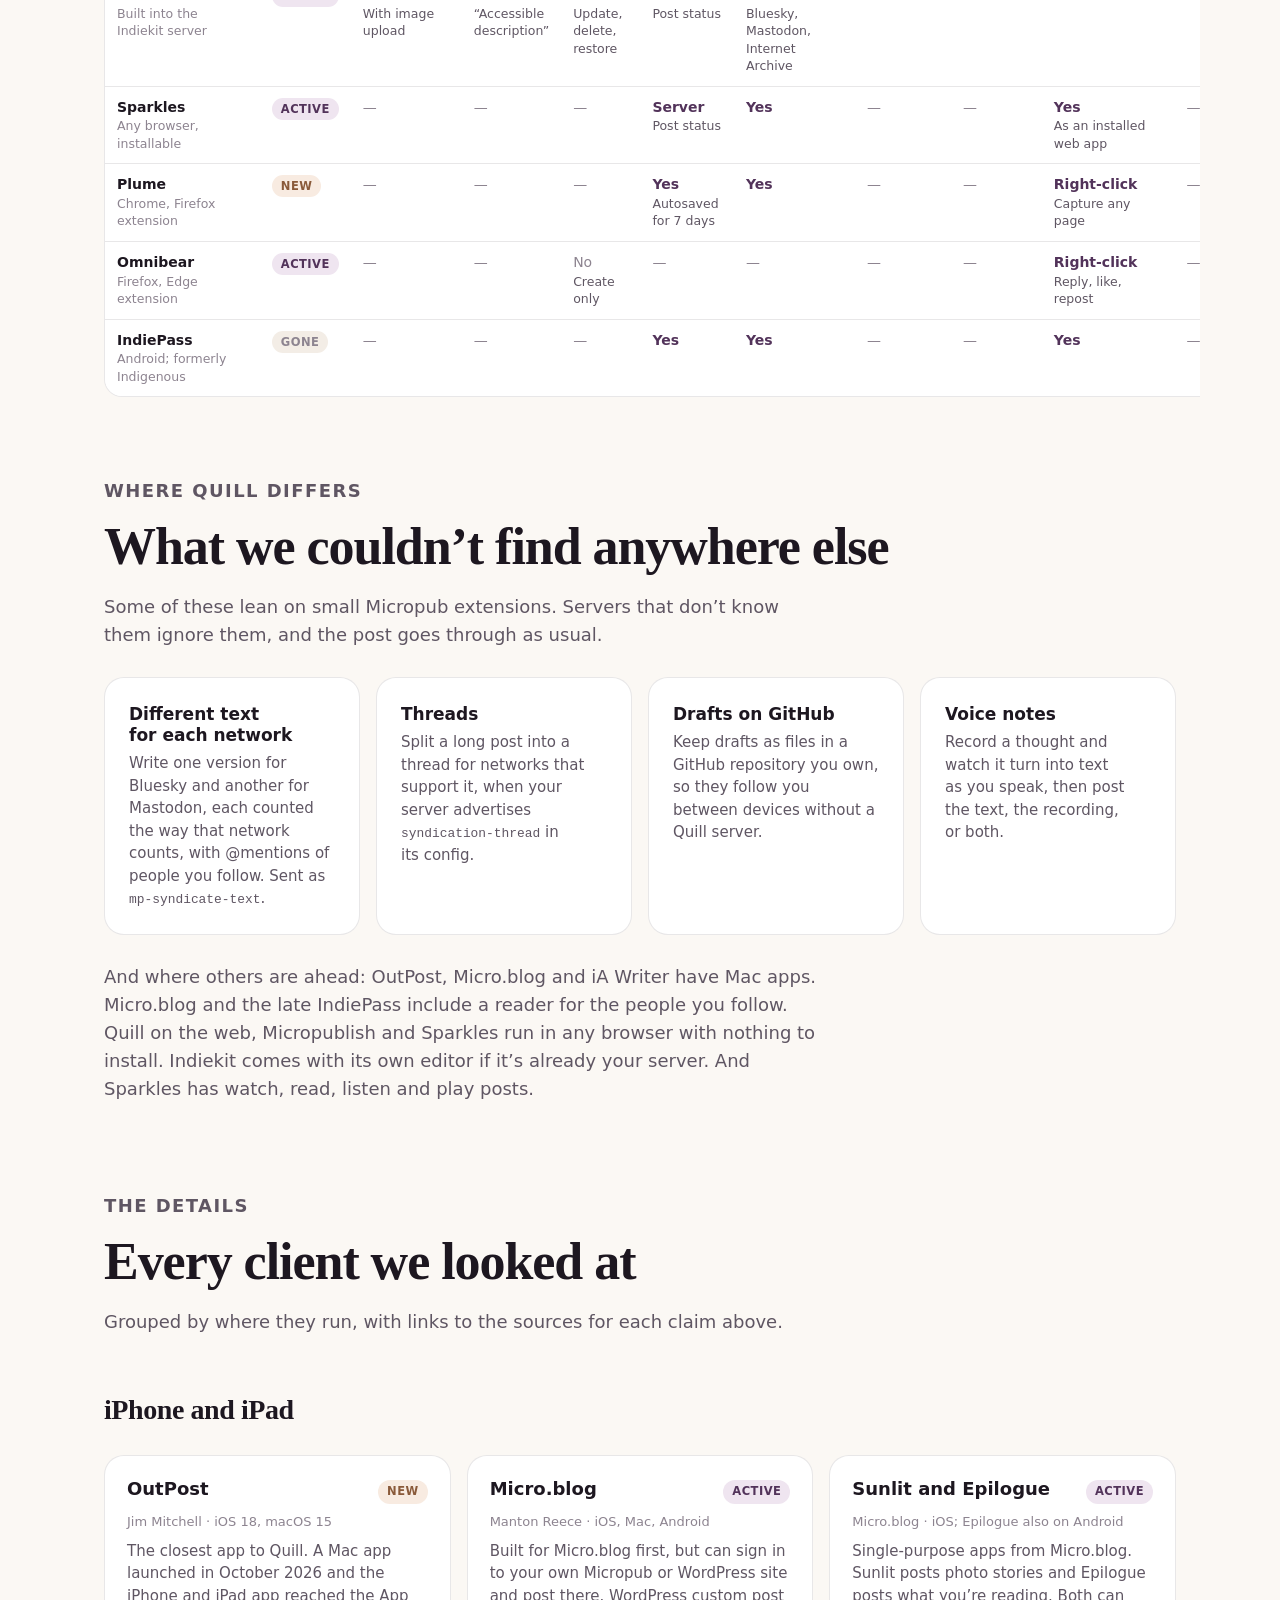
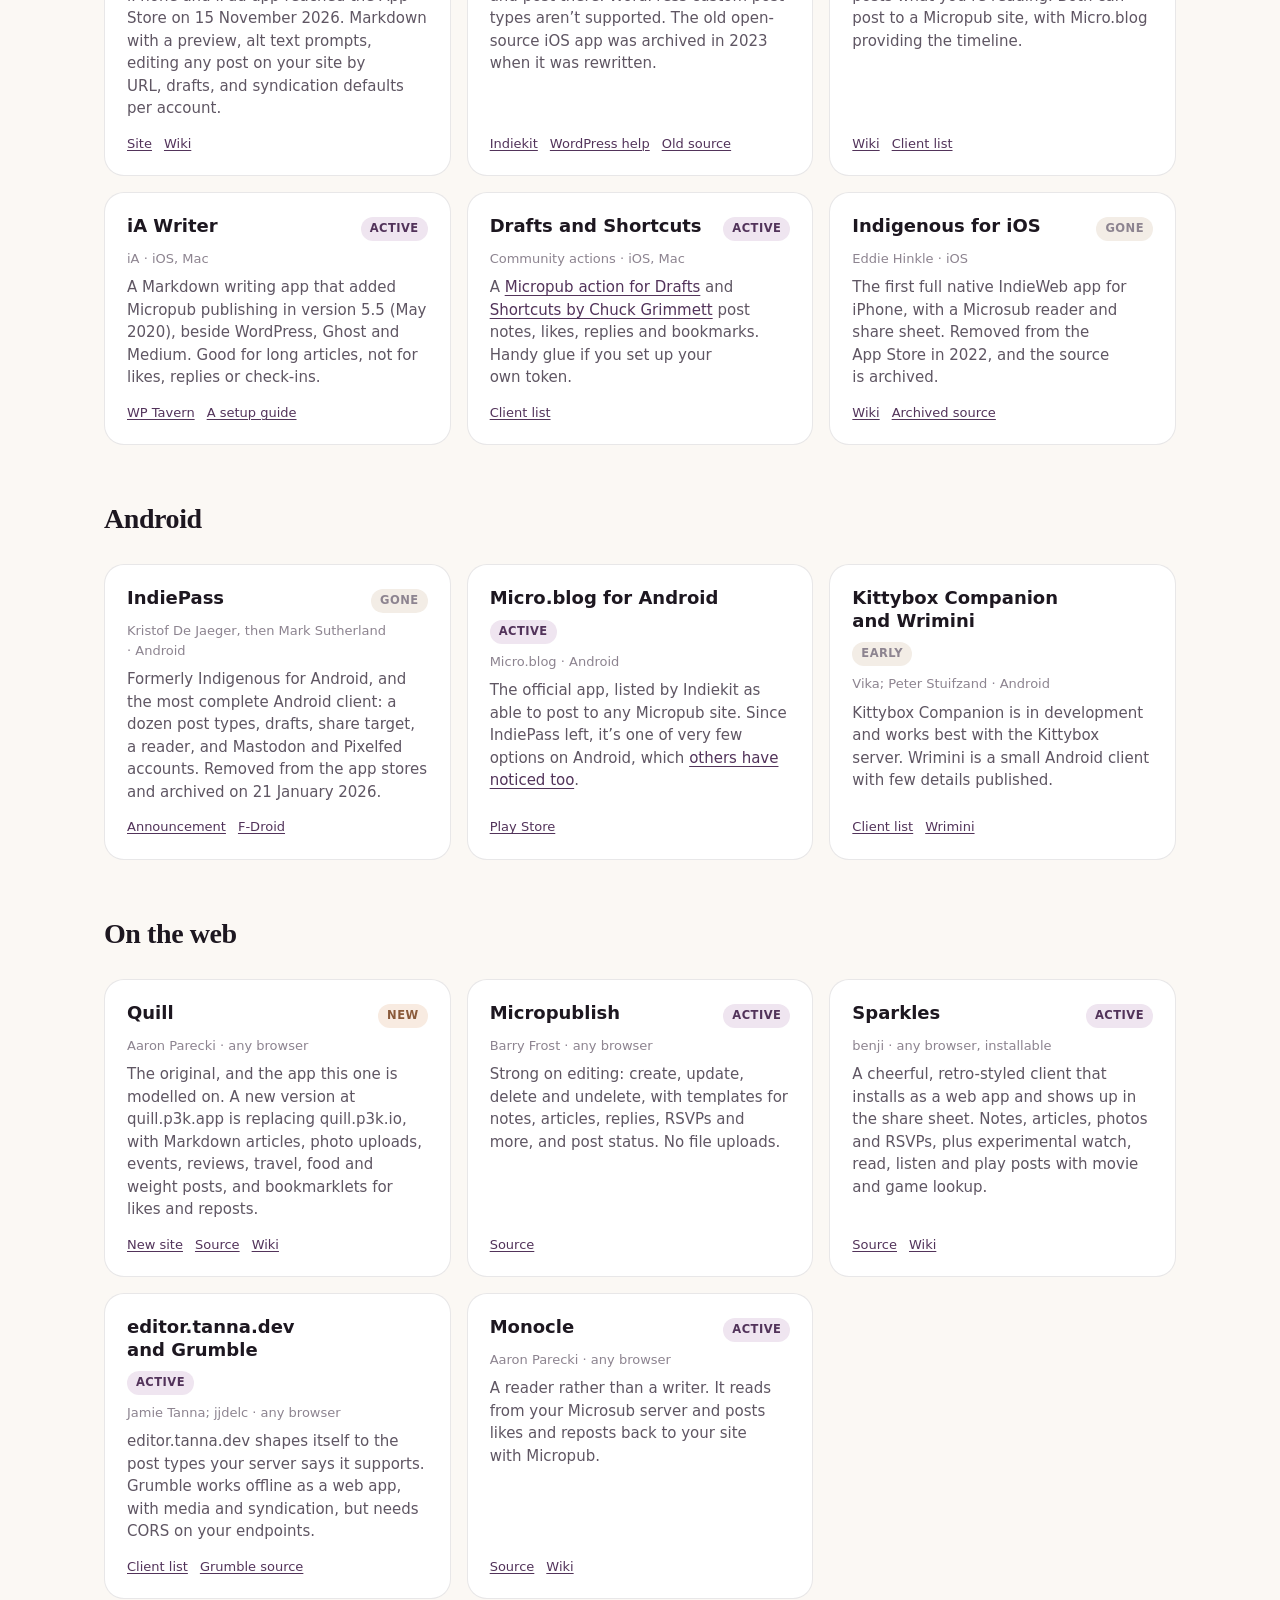
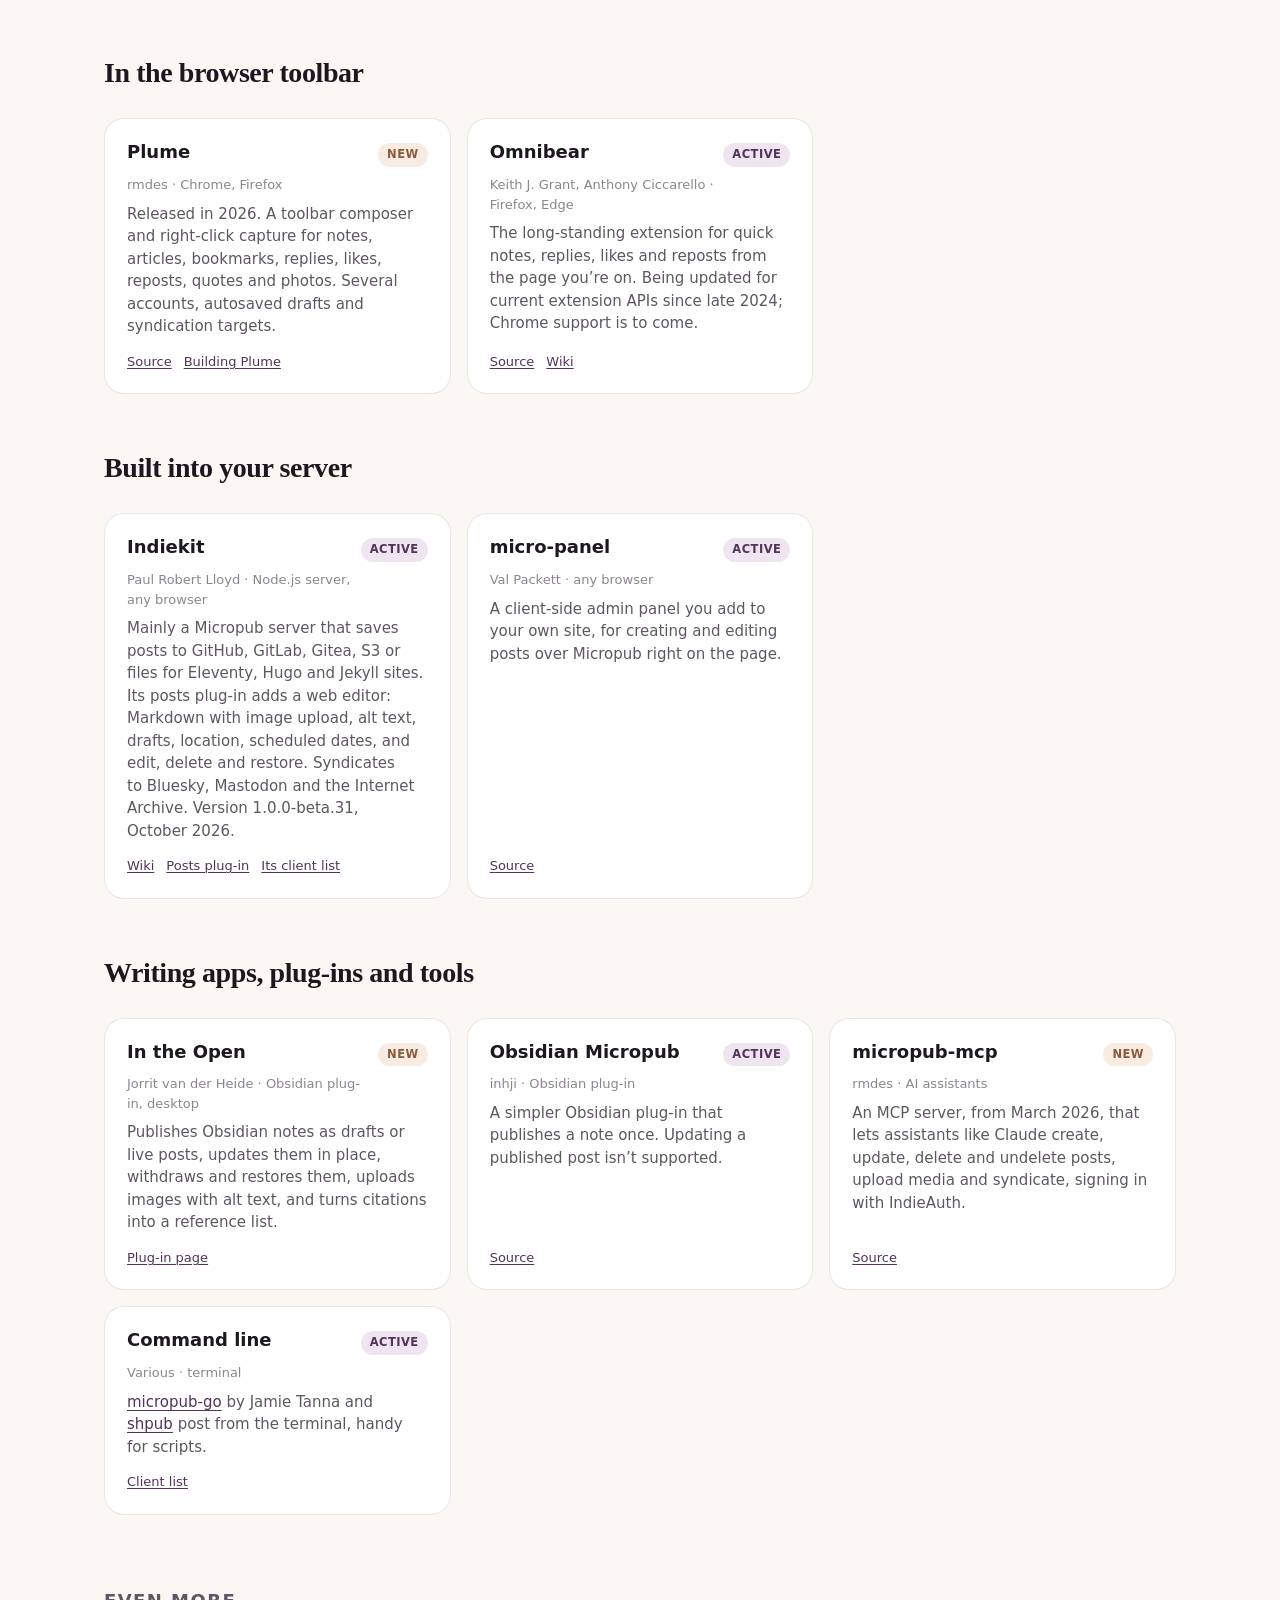
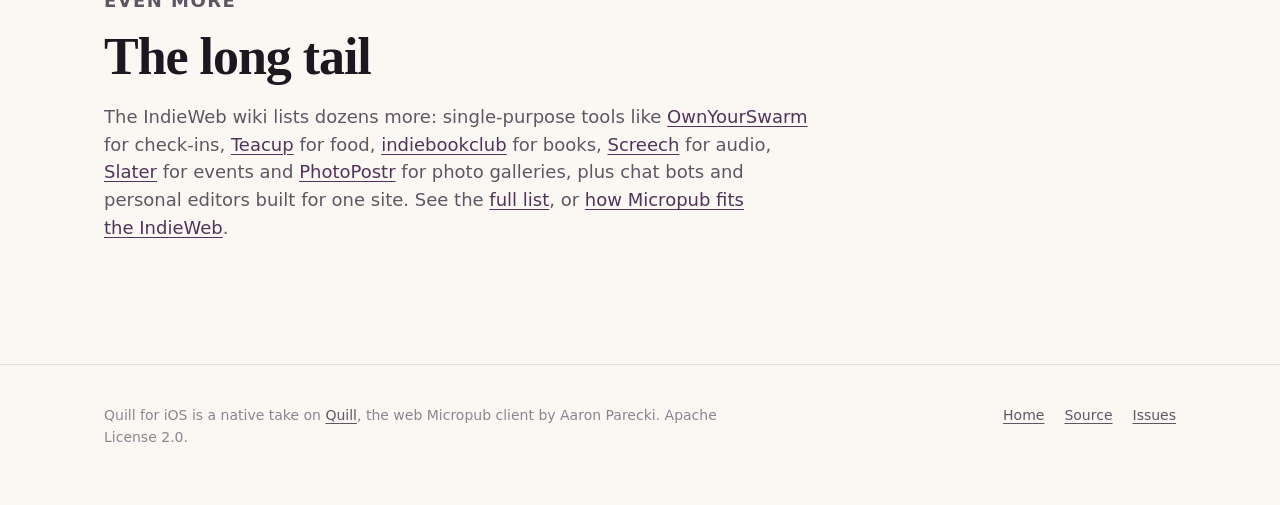
==== commit 96da0032: "Add Indiekit and other missing clients to the comparison Adds Indiekit's built-in editor to the tabl" ====
--- a/docs/clients/index.html
+++ b/docs/clients/index.html
@@ -66,13 +66,13 @@
     <p class="eyebrow">Micropub clients</p>
     <h1 style="font-size:clamp(40px,6vw,68px)">Quill and the other apps.</h1>
     <p class="lede">Any app that speaks <a href="https://micropub.spec.indieweb.org/">Micropub</a> can post to your site, so you’re never locked in to one. Here’s how Quill compares with the other clients for iPhone, Android, the web and the browser, and which of them are still around.</p>
-    <p class="checked">Checked on 18 November 2026 against the <a href="https://indieweb.org/Micropub/Clients">IndieWeb wiki’s list of clients</a> and each app’s own pages. Spotted a mistake? <a href="https://github.com/caseyg/quill-native/issues">Open an issue</a>.</p>
+    <p class="checked">Checked on 18 November 2026 against the <a href="https://getindiekit.com/clients">Indiekit client list</a>, the <a href="https://indieweb.org/Micropub/Clients">IndieWeb wiki’s list of clients</a> and each app’s own pages. Spotted a mistake? <a href="https://github.com/caseyg/quill-native/issues">Open an issue</a>.</p>
   </div>
 
   <section class="doc-section" id="table">
     <p class="eyebrow">At a glance</p>
     <h2>Feature by feature</h2>
-    <p>The apps that are maintained, or were until recently, and that write general posts. A dash means the app doesn’t offer it, or its documentation doesn’t say so. It isn’t proof the feature is missing.</p>
+    <p>The apps that are maintained, or were until recently, and that write general posts, plus Indiekit’s built-in editor. A dash means the app doesn’t offer it, or its documentation doesn’t say so. It isn’t proof the feature is missing.</p>
     <ul class="legend">
       <li><span class="status live">Active</span> available to use now</li>
       <li><span class="status new">New</span> released or rebuilt in 2026</li>
@@ -188,6 +188,19 @@
           <td class="n">—</td>
         </tr>
         <tr>
+          <th scope="row">Indiekit<small>Built into the Indiekit server</small></th>
+          <td><span class="status live">Active</span></td>
+          <td class="y">Yes<span class="note">With image upload</span></td>
+          <td class="y">Yes<span class="note">“Accessible description”</span></td>
+          <td class="y">Yes<span class="note">Update, delete, restore</span></td>
+          <td class="y">Server<span class="note">Post status</span></td>
+          <td class="y">Yes<span class="note">Bluesky, Mastodon, Internet Archive</span></td>
+          <td class="n">—</td>
+          <td class="n">—</td>
+          <td class="n">—</td>
+          <td class="n">—</td>
+        </tr>
+        <tr>
           <th scope="row">Sparkles<small>Any browser, installable</small></th>
           <td><span class="status live">Active</span></td>
           <td class="n">—</td>
@@ -254,7 +267,7 @@
       <div class="tile"><h3>Drafts on GitHub</h3><p>Keep drafts as files in a GitHub repository you own, so they follow you between devices without a Quill server.</p></div>
       <div class="tile"><h3>Voice notes</h3><p>Record a thought and watch it turn into text as you speak, then post the text, the recording, or both.</p></div>
     </div>
-    <p style="margin-top:28px">And where others are ahead: OutPost, Micro.blog and iA Writer have Mac apps. Micro.blog and the late IndiePass include a reader for the people you follow. Quill on the web, Micropublish and Sparkles run in any browser with nothing to install, and Sparkles has watch, read, listen and play posts.</p>
+    <p style="margin-top:28px">And where others are ahead: OutPost, Micro.blog and iA Writer have Mac apps. Micro.blog and the late IndiePass include a reader for the people you follow. Quill on the web, Micropublish and Sparkles run in any browser with nothing to install. Indiekit comes with its own editor if it’s already your server. And Sparkles has watch, read, listen and play posts.</p>
   </section>
 
   <section class="doc-section" id="ios">
@@ -373,12 +386,55 @@
         <p class="src"><a href="https://github.com/omnibear/omnibear">Source</a><a href="https://indieweb.org/Omnibear">Wiki</a></p>
       </article>
     </div>
+    <h3 class="group-title" id="servers">Built into your server</h3>
+    <div class="clients">
+      <article class="client">
+        <header><h3><a href="https://getindiekit.com/">Indiekit</a></h3><span class="status live">Active</span></header>
+        <p class="meta">Paul Robert Lloyd · Node.js server, any browser</p>
+        <p>Mainly a Micropub server that saves posts to GitHub, GitLab, Gitea, S3 or files for Eleventy, Hugo and Jekyll sites. Its posts plug-in adds a web editor: Markdown with image upload, alt text, drafts, location, scheduled dates, and edit, delete and restore. Syndicates to Bluesky, Mastodon and the Internet Archive. Version 1.0.0-beta.31, October 2026.</p>
+        <p class="src"><a href="https://indieweb.org/Indiekit">Wiki</a><a href="https://www.npmjs.com/package/@indiekit/endpoint-posts">Posts plug-in</a><a href="https://getindiekit.com/clients">Its client list</a></p>
+      </article>
+      <article class="client">
+        <header><h3><a href="https://github.com/unrelentingtech/micro-panel">micro-panel</a></h3><span class="status live">Active</span></header>
+        <p class="meta">Val Packett · any browser</p>
+        <p>A client-side admin panel you add to your own site, for creating and editing posts over Micropub right on the page.</p>
+        <p class="src"><a href="https://github.com/unrelentingtech/micro-panel">Source</a></p>
+      </article>
+    </div>
+
+    <h3 class="group-title" id="tools">Writing apps, plug-ins and tools</h3>
+    <div class="clients">
+      <article class="client">
+        <header><h3><a href="https://community.obsidian.md/plugins/in-the-open">In the Open</a></h3><span class="status new">New</span></header>
+        <p class="meta">Jorrit van der Heide · Obsidian plug-in, desktop</p>
+        <p>Publishes Obsidian notes as drafts or live posts, updates them in place, withdraws and restores them, uploads images with alt text, and turns citations into a reference list.</p>
+        <p class="src"><a href="https://community.obsidian.md/plugins/in-the-open">Plug-in page</a></p>
+      </article>
+      <article class="client">
+        <header><h3><a href="https://git.inhji.de/inhji/obsidian-micropub">Obsidian Micropub</a></h3><span class="status live">Active</span></header>
+        <p class="meta">inhji · Obsidian plug-in</p>
+        <p>A simpler Obsidian plug-in that publishes a note once. Updating a published post isn’t supported.</p>
+        <p class="src"><a href="https://git.inhji.de/inhji/obsidian-micropub">Source</a></p>
+      </article>
+      <article class="client">
+        <header><h3><a href="https://code.rmendes.net/rick/micropub-mcp">micropub-mcp</a></h3><span class="status new">New</span></header>
+        <p class="meta">rmdes · AI assistants</p>
+        <p>An MCP server, from March 2026, that lets assistants like Claude create, update, delete and undelete posts, upload media and syndicate, signing in with IndieAuth.</p>
+        <p class="src"><a href="https://code.rmendes.net/rick/micropub-mcp">Source</a></p>
+      </article>
+      <article class="client">
+        <header><h3>Command line</h3><span class="status live">Active</span></header>
+        <p class="meta">Various · terminal</p>
+        <p><a href="https://gitlab.com/jamietanna/micropub-go/">micropub-go</a> by Jamie Tanna and <a href="https://indieweb.org/shpub">shpub</a> post from the terminal, handy for scripts.</p>
+        <p class="src"><a href="https://indieweb.org/Micropub/Clients">Client list</a></p>
+      </article>
+    </div>
   </section>
 
   <section class="doc-section" id="more">
     <p class="eyebrow">Even more</p>
     <h2>The long tail</h2>
-    <p>The IndieWeb wiki lists dozens more: single-purpose tools like <a href="https://indieweb.org/ownyourswarm">OwnYourSwarm</a> for check-ins and <a href="https://indieweb.org/Teacup">Teacup</a> for food, command-line clients, chat bots, and personal editors built for one site. See the <a href="https://indieweb.org/Micropub/Clients">full list</a>, or <a href="../indieweb/">how Micropub fits the IndieWeb</a>.</p>
+    <p>The IndieWeb wiki lists dozens more: single-purpose tools like <a href="https://indieweb.org/ownyourswarm">OwnYourSwarm</a> for check-ins, <a href="https://indieweb.org/Teacup">Teacup</a> for food, <a href="https://indieweb.org/indiebookclub">indiebookclub</a> for books, <a href="https://github.com/martymcguire/screech">Screech</a> for audio, <a href="https://github.com/martymcguire/slater">Slater</a> for events and <a href="https://indieweb.org/PhotoPostr">PhotoPostr</a> for photo galleries, plus chat bots and personal editors built for one site. See the <a href="https://indieweb.org/Micropub/Clients">full list</a>, or <a href="../indieweb/">how Micropub fits the IndieWeb</a>.</p>
   </section>
 
   <div style="height:104px"></div>
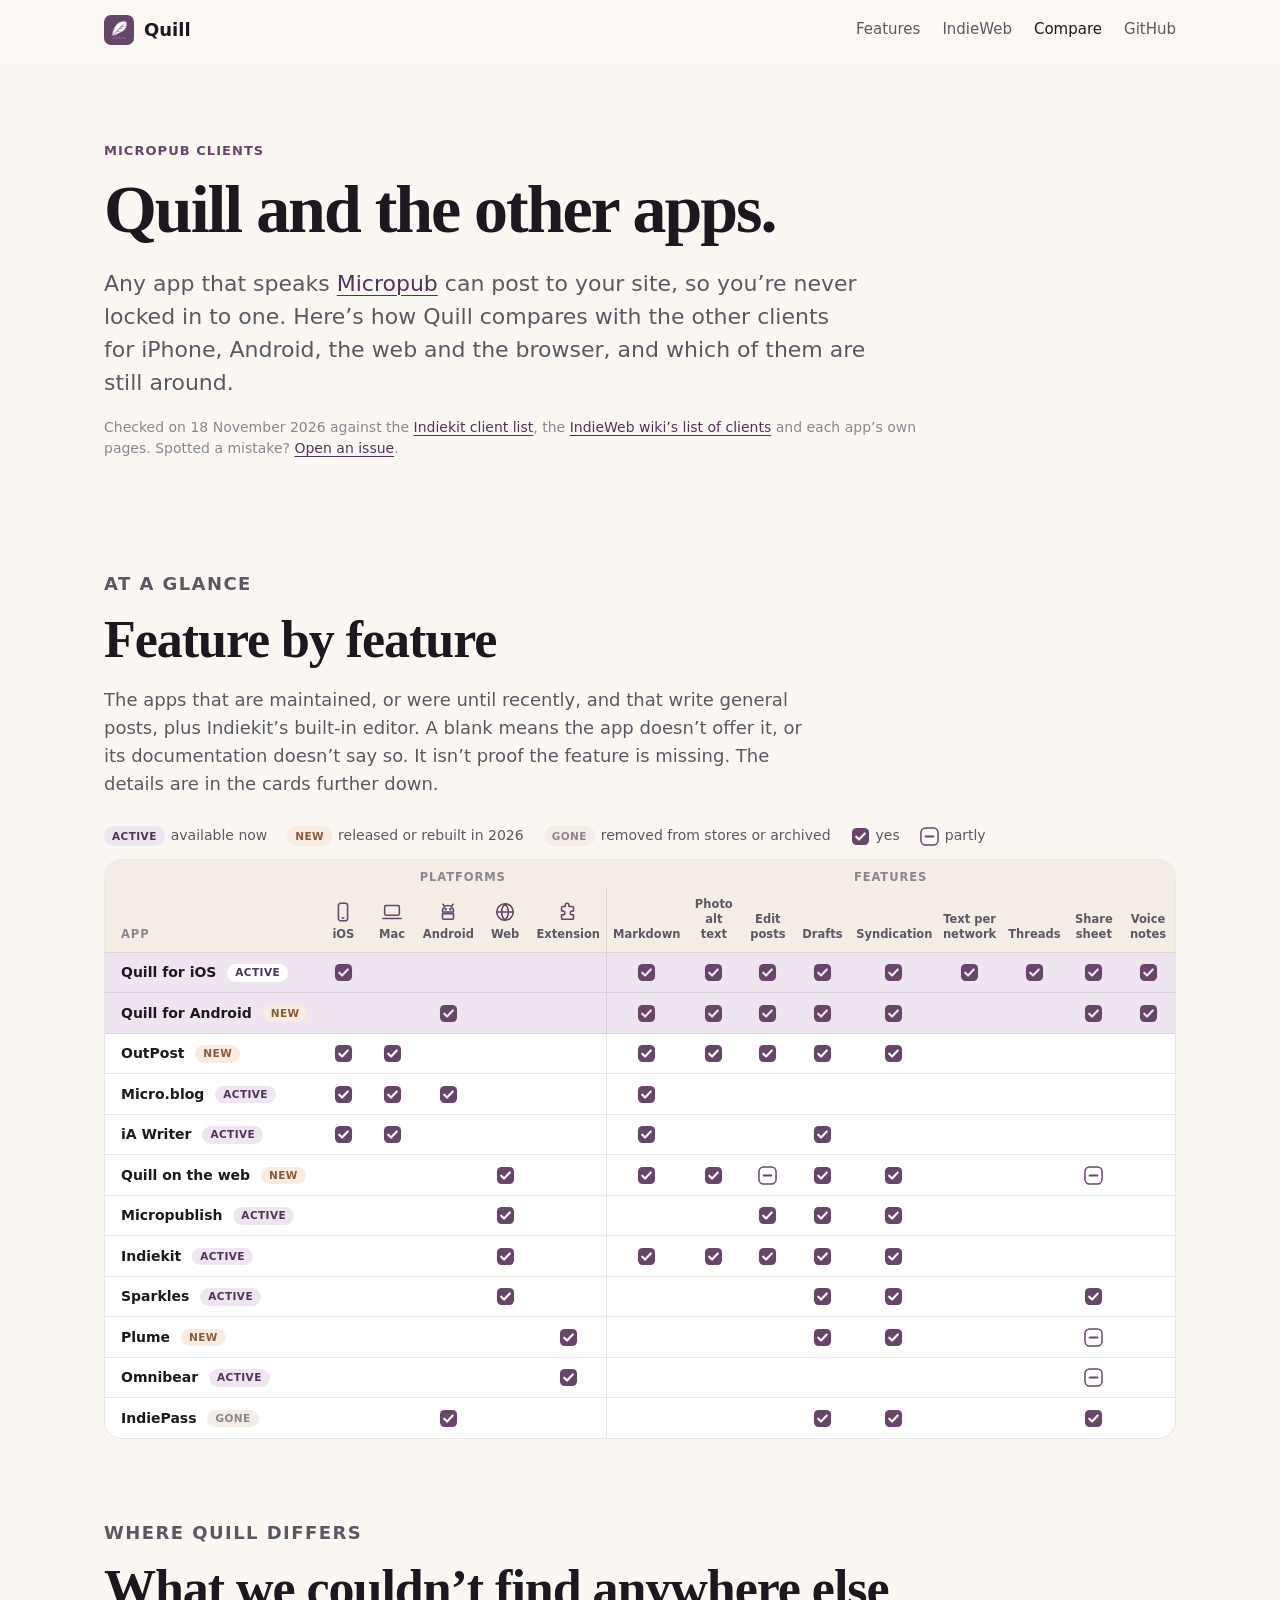
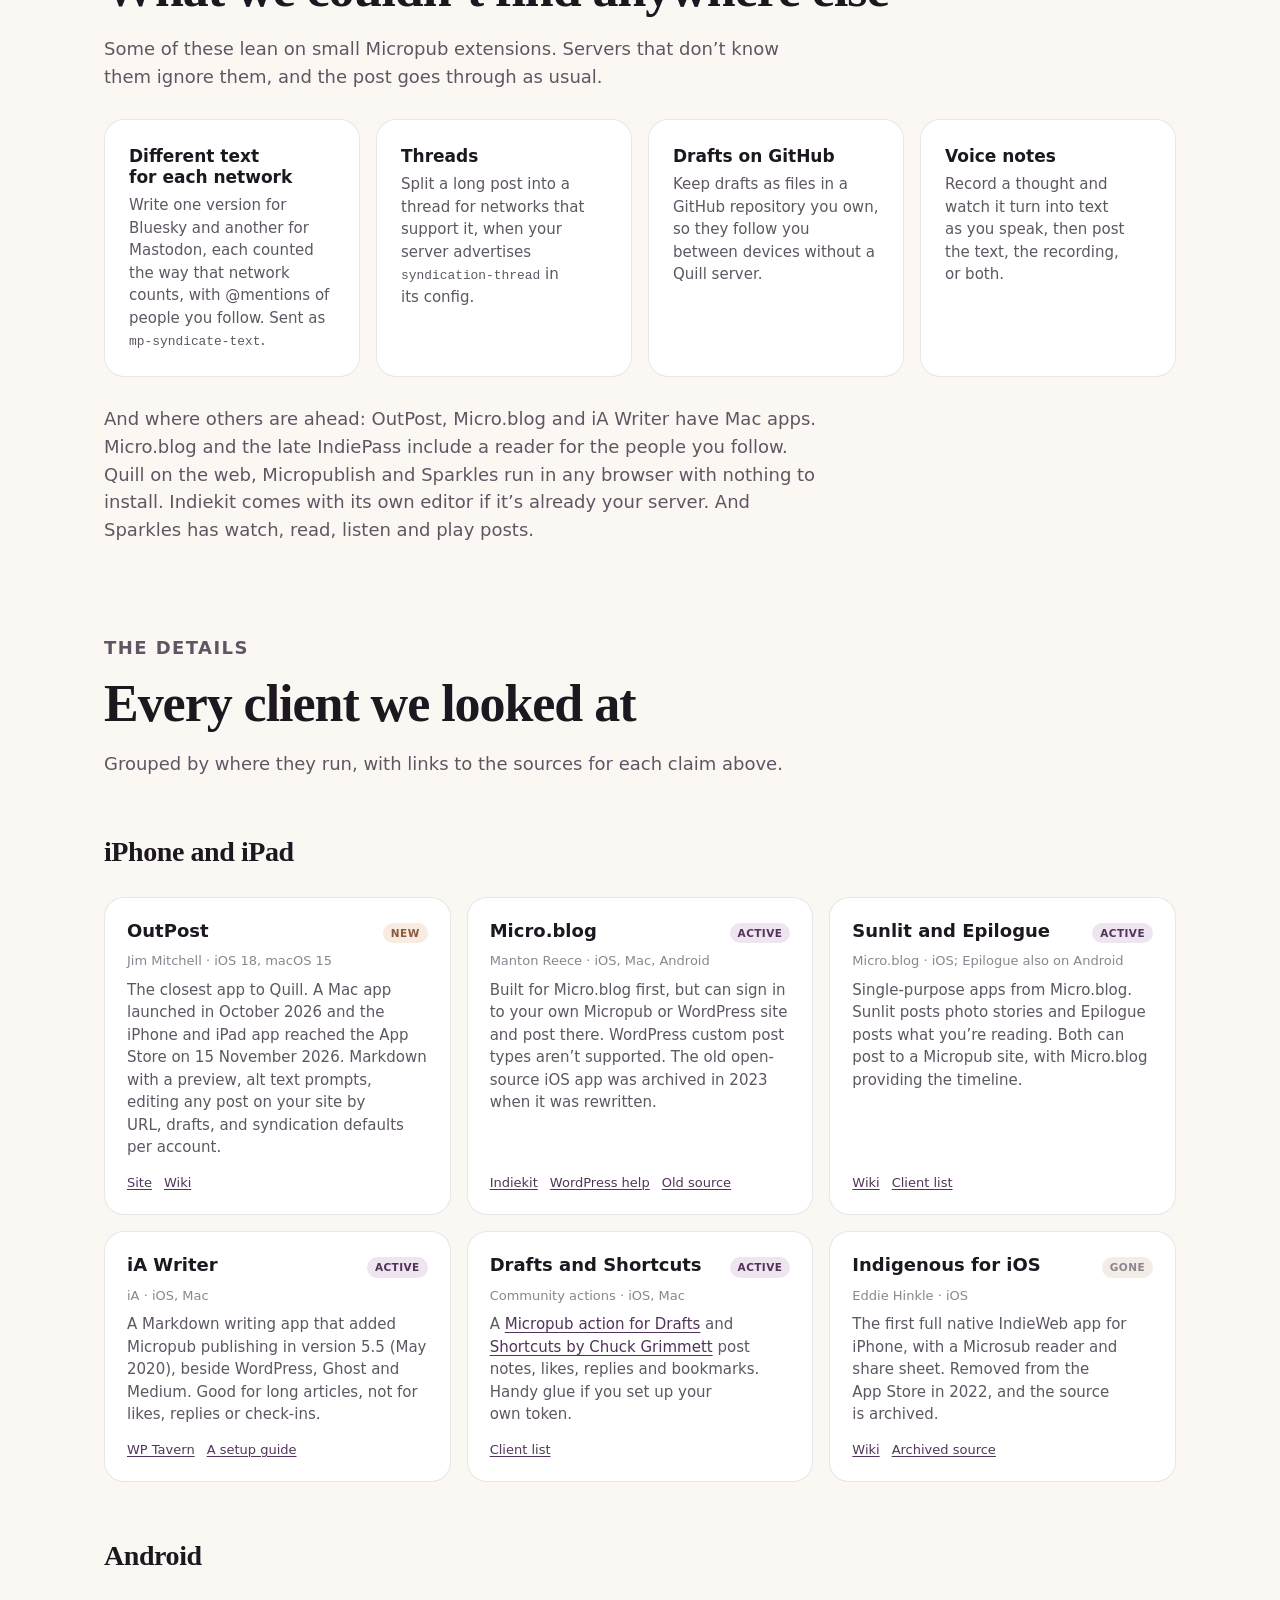
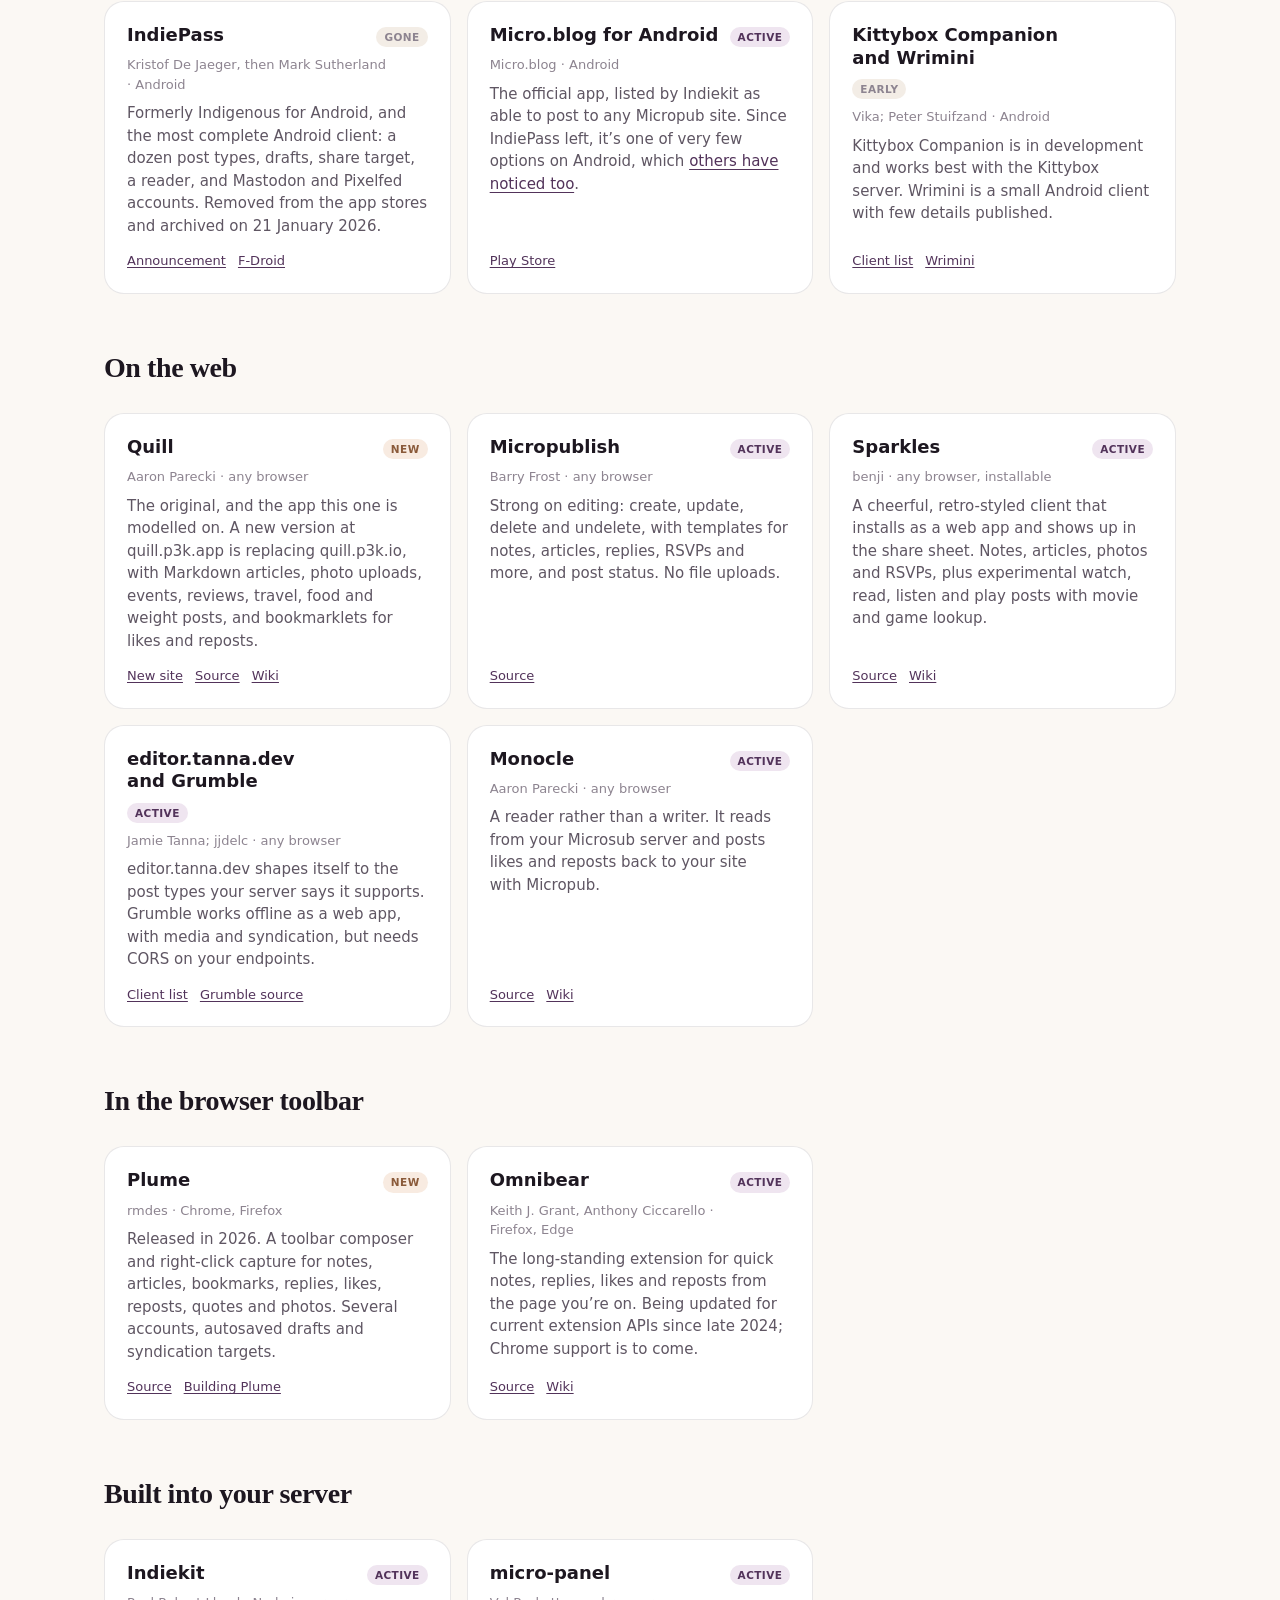
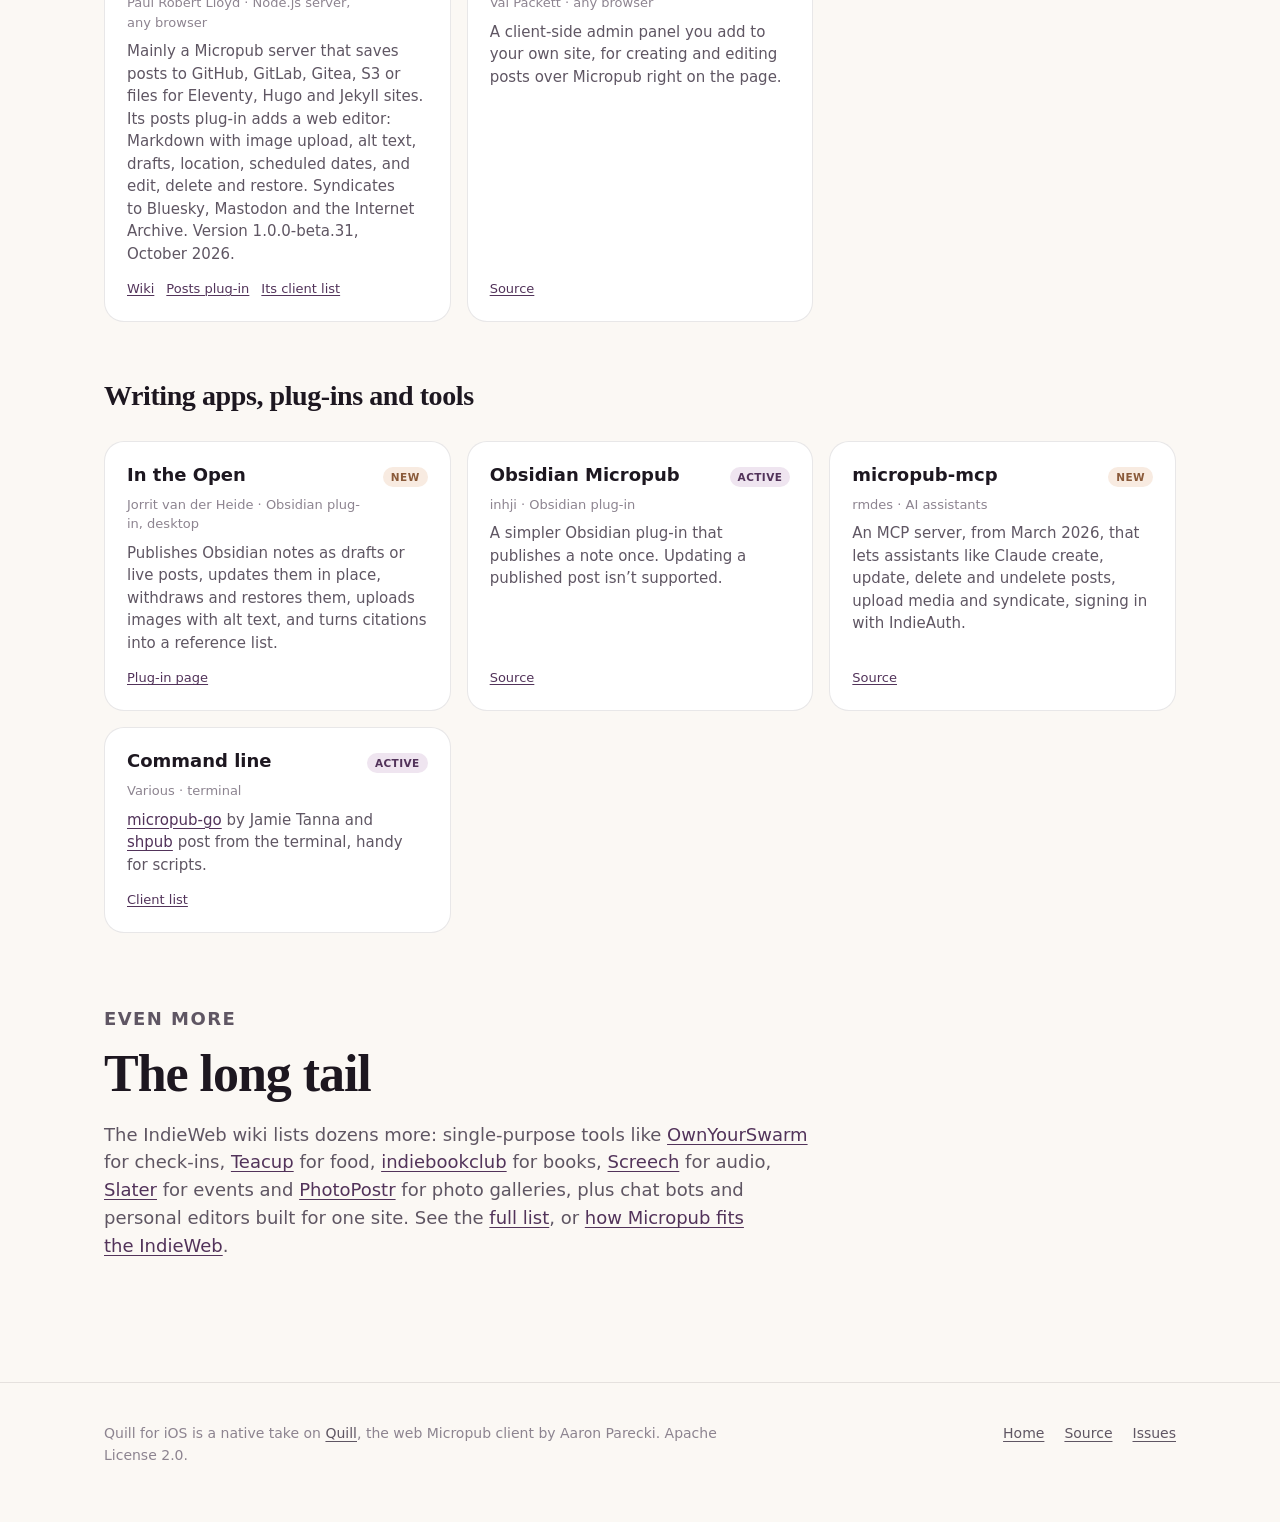
==== commit 5b9612a0: "Simplify the comparison table to checkmarks with platform icons Platforms get their own columns with" ====
--- a/docs/clients/index.html
+++ b/docs/clients/index.html
@@ -12,20 +12,31 @@
 <link rel="stylesheet" href="../assets/site.css">
 <style>
   .checked { font-size: 14px; color: var(--ink-3); margin-top: 18px; }
-  .legend { display: flex; flex-wrap: wrap; gap: 8px 20px; font-size: 14px; color: var(--ink-2); margin: 28px 0 12px; padding: 0; list-style: none; }
+  .legend { display: flex; flex-wrap: wrap; align-items: center; gap: 8px 20px; font-size: 14px; color: var(--ink-2); margin: 28px 0 12px; padding: 0; list-style: none; }
+  .legend li { display: flex; align-items: center; gap: 6px; }
   .table-scroll { overflow-x: auto; margin: 0 -24px; padding: 0 24px 8px; -webkit-overflow-scrolling: touch; }
   @media (max-width: 600px) { .table-scroll { margin: 0 -16px; padding: 0 16px 8px; } }
-  table.compare { border-collapse: separate; border-spacing: 0; min-width: 980px; width: 100%; font-size: 14px; line-height: 1.4; background: var(--card); border: 1px solid var(--line); border-radius: 18px; overflow: hidden; }
-  .compare th, .compare td { padding: 11px 12px; text-align: left; vertical-align: top; border-bottom: 1px solid var(--line); }
+  table.compare { border-collapse: separate; border-spacing: 0; min-width: 900px; width: 100%; font-size: 14px; line-height: 1.3; background: var(--card); border: 1px solid var(--line); border-radius: 18px; overflow: hidden; }
+  .compare th, .compare td { padding: 10px 6px; border-bottom: 1px solid var(--line); }
+  .compare thead th { font-size: 11.5px; font-weight: 600; color: var(--ink-2); background: var(--bg-2); vertical-align: bottom; text-align: center; }
+  .compare thead .grp { font-size: 11.5px; letter-spacing: .08em; text-transform: uppercase; color: var(--ink-3); padding-bottom: 2px; border-bottom: 0; }
+  .compare thead .app-col { text-align: left; padding-left: 16px; letter-spacing: .08em; text-transform: uppercase; color: var(--ink-3); vertical-align: bottom; }
+  .compare thead .plat svg { width: 22px; height: 22px; display: block; margin: 0 auto 4px; color: var(--plum); }
+  .compare .fh { display: inline-block; max-width: 6.5em; }
+  .compare .first-f { border-left: 1px solid var(--line); }
   .compare tbody tr:last-child > * { border-bottom: 0; }
-  .compare thead th { font-size: 12px; font-weight: 600; letter-spacing: .04em; text-transform: uppercase; color: var(--ink-3); background: var(--bg-2); }
-  .compare tbody th { font-weight: 600; white-space: nowrap; position: sticky; left: 0; background: var(--card); }
-  .compare tbody th small { display: block; font-weight: 400; color: var(--ink-3); font-size: 12.5px; white-space: normal; max-width: 13em; }
+  .compare tbody th { text-align: left; font-weight: 600; white-space: nowrap; padding-left: 16px; padding-right: 12px; position: sticky; left: 0; background: var(--card); z-index: 1; }
+  .compare tbody th .status { margin-left: 6px; vertical-align: 1px; }
+  .compare td.c { position: relative; text-align: center; vertical-align: middle; width: 58px; }
   .compare tr.ours > * { background: var(--plum-soft); }
-  .compare .y { color: var(--plum-ink); font-weight: 600; }
-  .compare .n { color: var(--ink-3); }
-  .compare .note { display: block; color: var(--ink-2); font-weight: 400; font-size: 12.5px; }
-  .status { display: inline-block; font-size: 11.5px; font-weight: 600; letter-spacing: .04em; text-transform: uppercase; padding: 3px 9px; border-radius: 999px; white-space: nowrap; }
+  .ck { width: 19px; height: 19px; display: inline-block; vertical-align: middle; }
+  .ck rect { fill: var(--plum); }
+  .ck path { stroke: var(--card); stroke-width: 2.2; stroke-linecap: round; stroke-linejoin: round; }
+  .ck.part rect { fill: none; stroke: var(--plum); stroke-width: 1.6; }
+  .ck.part path { stroke: var(--plum); }
+  .compare tr.ours .ck path { stroke: var(--plum-soft); }
+  .compare tr.ours .ck.part path { stroke: var(--plum); }
+  .status { display: inline-block; font-size: 10.5px; font-weight: 600; letter-spacing: .04em; text-transform: uppercase; padding: 2px 8px; border-radius: 999px; white-space: nowrap; }
   .status.live { background: var(--plum-soft); color: var(--plum-ink); }
   .status.new { background: var(--peach-soft); color: #8a5a3a; }
   .status.gone { background: var(--bg-2); color: var(--ink-3); }
@@ -72,185 +83,243 @@
   <section class="doc-section" id="table">
     <p class="eyebrow">At a glance</p>
     <h2>Feature by feature</h2>
-    <p>The apps that are maintained, or were until recently, and that write general posts, plus Indiekit’s built-in editor. A dash means the app doesn’t offer it, or its documentation doesn’t say so. It isn’t proof the feature is missing.</p>
+    <p>The apps that are maintained, or were until recently, and that write general posts, plus Indiekit’s built-in editor. A blank means the app doesn’t offer it, or its documentation doesn’t say so. It isn’t proof the feature is missing. The details are in the cards further down.</p>
     <ul class="legend">
-      <li><span class="status live">Active</span> available to use now</li>
+      <li><span class="status live">Active</span> available now</li>
       <li><span class="status new">New</span> released or rebuilt in 2026</li>
       <li><span class="status gone">Gone</span> removed from stores or archived</li>
+      <li><svg class="ck" viewBox="0 0 20 20" aria-hidden="true"><rect x="1" y="1" width="18" height="18" rx="5"/><path d="m5.5 10.2 3 3 6-6.4" fill="none"/></svg> yes</li>
+      <li><svg class="ck part" viewBox="0 0 20 20" aria-hidden="true"><rect x="1" y="1" width="18" height="18" rx="5"/><path d="M6 10h8" fill="none"/></svg> partly</li>
     </ul>
     <div class="table-scroll" tabindex="0" role="region" aria-label="Comparison table, scrolls sideways">
     <table class="compare">
       <thead>
         <tr>
-          <th scope="col">App</th>
-          <th scope="col">Status</th>
-          <th scope="col">Markdown</th>
-          <th scope="col">Photo alt text</th>
-          <th scope="col">Edit posts</th>
-          <th scope="col">Drafts</th>
-          <th scope="col">Syndication</th>
-          <th scope="col">Text per network</th>
-          <th scope="col">Threads</th>
-          <th scope="col">Share sheet</th>
-          <th scope="col">Voice notes</th>
+          <th scope="col" rowspan="2" class="app-col">App</th>
+          <th scope="colgroup" colspan="5" class="grp">Platforms</th>
+          <th scope="colgroup" colspan="9" class="grp">Features</th>
+        </tr>
+        <tr>
+          <th scope="col" class="plat" title="iPhone and iPad"><svg viewBox="0 0 24 24" aria-hidden="true" fill="none" stroke="currentColor" stroke-width="1.7" stroke-linecap="round" stroke-linejoin="round"><rect x="7" y="2.5" width="10" height="19" rx="2.5"/><path d="M11 18.5h2"/></svg><span>iOS</span></th>
+          <th scope="col" class="plat" title="Mac"><svg viewBox="0 0 24 24" aria-hidden="true" fill="none" stroke="currentColor" stroke-width="1.7" stroke-linecap="round" stroke-linejoin="round"><rect x="4" y="5" width="16" height="10.5" rx="1.5"/><path d="M2 19h20"/></svg><span>Mac</span></th>
+          <th scope="col" class="plat" title="Android"><svg viewBox="0 0 24 24" aria-hidden="true" fill="none" stroke="currentColor" stroke-width="1.7" stroke-linecap="round" stroke-linejoin="round"><path d="M6 11a6 6 0 0 1 12 0v1H6z"/><path d="M6 14h12v4.5a1.5 1.5 0 0 1-1.5 1.5h-9A1.5 1.5 0 0 1 6 18.5z"/><path d="m8 5.5-1.5-2M16 5.5l1.5-2"/><circle cx="9.5" cy="9" r=".6" fill="currentColor"/><circle cx="14.5" cy="9" r=".6" fill="currentColor"/></svg><span>Android</span></th>
+          <th scope="col" class="plat" title="Web"><svg viewBox="0 0 24 24" aria-hidden="true" fill="none" stroke="currentColor" stroke-width="1.7" stroke-linecap="round" stroke-linejoin="round"><circle cx="12" cy="12" r="9"/><path d="M3 12h18M12 3c2.5 2.7 3.8 5.7 3.8 9s-1.3 6.3-3.8 9c-2.5-2.7-3.8-5.7-3.8-9S9.5 5.7 12 3Z"/></svg><span>Web</span></th>
+          <th scope="col" class="plat" title="Browser extension"><svg viewBox="0 0 24 24" aria-hidden="true" fill="none" stroke="currentColor" stroke-width="1.7" stroke-linecap="round" stroke-linejoin="round"><path d="M9 4.5a2 2 0 1 1 4 0V6h4a1 1 0 0 1 1 1v4h-1.5a2 2 0 1 0 0 4H18v4a1 1 0 0 1-1 1H6a1 1 0 0 1-1-1v-4h1.5a2 2 0 1 0 0-4H5V7a1 1 0 0 1 1-1h3z"/></svg><span>Extension</span></th>
+          <th scope="col" class="first-f"><span class="fh">Markdown</span></th>
+          <th scope="col"><span class="fh">Photo alt text</span></th>
+          <th scope="col"><span class="fh">Edit posts</span></th>
+          <th scope="col"><span class="fh">Drafts</span></th>
+          <th scope="col"><span class="fh">Syndication</span></th>
+          <th scope="col"><span class="fh">Text per network</span></th>
+          <th scope="col"><span class="fh">Threads</span></th>
+          <th scope="col"><span class="fh">Share sheet</span></th>
+          <th scope="col"><span class="fh">Voice notes</span></th>
         </tr>
       </thead>
       <tbody>
         <tr class="ours">
-          <th scope="row">Quill for iOS<small>iPhone, iPad</small></th>
-          <td><span class="status live">Active</span></td>
-          <td class="y">Yes<span class="note">Styled as you type</span></td>
-          <td class="y">Yes<span class="note">Multi-line, editable later</span></td>
-          <td class="y">Yes<span class="note">Text, photos, delete</span></td>
-          <td class="y">Yes<span class="note">On device, server, or GitHub</span></td>
-          <td class="y">Yes</td>
-          <td class="y">Yes<span class="note">Needs server support</span></td>
-          <td class="y">Yes<span class="note">If the server offers them</span></td>
-          <td class="y">Yes</td>
-          <td class="y">Yes<span class="note">Live transcription</span></td>
+          <th scope="row">Quill for iOS <span class="status live">Active</span></th>
+          <td class="c"><svg class="ck" viewBox="0 0 20 20" aria-hidden="true"><rect x="1" y="1" width="18" height="18" rx="5"/><path d="m5.5 10.2 3 3 6-6.4" fill="none"/></svg><span class="sr-only">iPhone and iPad</span></td>
+          <td class="c"></td>
+          <td class="c"></td>
+          <td class="c"></td>
+          <td class="c"></td>
+          <td class="c first-f"><svg class="ck" viewBox="0 0 20 20" aria-hidden="true"><rect x="1" y="1" width="18" height="18" rx="5"/><path d="m5.5 10.2 3 3 6-6.4" fill="none"/></svg><span class="sr-only">Yes</span></td>
+          <td class="c"><svg class="ck" viewBox="0 0 20 20" aria-hidden="true"><rect x="1" y="1" width="18" height="18" rx="5"/><path d="m5.5 10.2 3 3 6-6.4" fill="none"/></svg><span class="sr-only">Yes</span></td>
+          <td class="c"><svg class="ck" viewBox="0 0 20 20" aria-hidden="true"><rect x="1" y="1" width="18" height="18" rx="5"/><path d="m5.5 10.2 3 3 6-6.4" fill="none"/></svg><span class="sr-only">Yes</span></td>
+          <td class="c"><svg class="ck" viewBox="0 0 20 20" aria-hidden="true"><rect x="1" y="1" width="18" height="18" rx="5"/><path d="m5.5 10.2 3 3 6-6.4" fill="none"/></svg><span class="sr-only">Yes</span></td>
+          <td class="c"><svg class="ck" viewBox="0 0 20 20" aria-hidden="true"><rect x="1" y="1" width="18" height="18" rx="5"/><path d="m5.5 10.2 3 3 6-6.4" fill="none"/></svg><span class="sr-only">Yes</span></td>
+          <td class="c"><svg class="ck" viewBox="0 0 20 20" aria-hidden="true"><rect x="1" y="1" width="18" height="18" rx="5"/><path d="m5.5 10.2 3 3 6-6.4" fill="none"/></svg><span class="sr-only">Yes</span></td>
+          <td class="c"><svg class="ck" viewBox="0 0 20 20" aria-hidden="true"><rect x="1" y="1" width="18" height="18" rx="5"/><path d="m5.5 10.2 3 3 6-6.4" fill="none"/></svg><span class="sr-only">Yes</span></td>
+          <td class="c"><svg class="ck" viewBox="0 0 20 20" aria-hidden="true"><rect x="1" y="1" width="18" height="18" rx="5"/><path d="m5.5 10.2 3 3 6-6.4" fill="none"/></svg><span class="sr-only">Yes</span></td>
+          <td class="c"><svg class="ck" viewBox="0 0 20 20" aria-hidden="true"><rect x="1" y="1" width="18" height="18" rx="5"/><path d="m5.5 10.2 3 3 6-6.4" fill="none"/></svg><span class="sr-only">Yes</span></td>
         </tr>
         <tr class="ours">
-          <th scope="row">Quill for Android<small>Phones and tablets</small></th>
-          <td><span class="status new">New</span></td>
-          <td class="y">Yes<span class="note">Styled as you type</span></td>
-          <td class="y">Yes</td>
-          <td class="y">Yes</td>
-          <td class="y">Yes<span class="note">On device, server, or GitHub</span></td>
-          <td class="y">Yes</td>
-          <td class="n">Not yet</td>
-          <td class="n">Not yet</td>
-          <td class="y">Yes</td>
-          <td class="y">Yes<span class="note">Live transcription</span></td>
-        </tr>
-        <tr>
-          <th scope="row">OutPost<small>iPhone, iPad, Mac</small></th>
-          <td><span class="status new">New</span></td>
-          <td class="y">Yes<span class="note">Source and preview</span></td>
-          <td class="y">Yes<span class="note">Asked as you add each photo</span></td>
-          <td class="y">Yes<span class="note">Any post by URL, delete</span></td>
-          <td class="y">Yes</td>
-          <td class="y">Yes<span class="note">Per post or per account</span></td>
-          <td class="n">—</td>
-          <td class="n">—</td>
-          <td class="n">—</td>
-          <td class="n">—</td>
-        </tr>
-        <tr>
-          <th scope="row">Micro.blog<small>iPhone, iPad, Mac, Android</small></th>
-          <td><span class="status live">Active</span></td>
-          <td class="y">Yes</td>
-          <td class="n">—</td>
-          <td class="n">—</td>
-          <td class="n">—</td>
-          <td class="n">—<span class="note">Cross-posting is a Micro.blog hosting feature</span></td>
-          <td class="n">—</td>
-          <td class="n">—</td>
-          <td class="n">—</td>
-          <td class="n">—</td>
-        </tr>
-        <tr>
-          <th scope="row">iA Writer<small>iPhone, iPad, Mac</small></th>
-          <td><span class="status live">Active</span></td>
-          <td class="y">Yes<span class="note">It’s a Markdown editor</span></td>
-          <td class="n">—</td>
-          <td class="n">—</td>
-          <td class="y">Yes<span class="note">As documents</span></td>
-          <td class="n">—</td>
-          <td class="n">—</td>
-          <td class="n">—</td>
-          <td class="n">—</td>
-          <td class="n">—</td>
-        </tr>
-        <tr>
-          <th scope="row">Quill on the web<small>Any browser</small></th>
-          <td><span class="status new">New</span></td>
-          <td class="y">Yes<span class="note">Articles, in the new version</span></td>
-          <td class="y">Yes</td>
-          <td class="y">Some<span class="note">Likes and reposts</span></td>
-          <td class="y">Server<span class="note">Post status</span></td>
-          <td class="y">Yes</td>
-          <td class="n">—</td>
-          <td class="n">—</td>
-          <td class="y">Bookmarklets</td>
-          <td class="n">—</td>
-        </tr>
-        <tr>
-          <th scope="row">Micropublish<small>Any browser</small></th>
-          <td><span class="status live">Active</span></td>
-          <td class="n">—</td>
-          <td class="n">—<span class="note">No uploads</span></td>
-          <td class="y">Yes<span class="note">Update, delete, undelete</span></td>
-          <td class="y">Server<span class="note">Post status</span></td>
-          <td class="y">Yes</td>
-          <td class="n">—</td>
-          <td class="n">—</td>
-          <td class="n">—</td>
-          <td class="n">—</td>
-        </tr>
-        <tr>
-          <th scope="row">Indiekit<small>Built into the Indiekit server</small></th>
-          <td><span class="status live">Active</span></td>
-          <td class="y">Yes<span class="note">With image upload</span></td>
-          <td class="y">Yes<span class="note">“Accessible description”</span></td>
-          <td class="y">Yes<span class="note">Update, delete, restore</span></td>
-          <td class="y">Server<span class="note">Post status</span></td>
-          <td class="y">Yes<span class="note">Bluesky, Mastodon, Internet Archive</span></td>
-          <td class="n">—</td>
-          <td class="n">—</td>
-          <td class="n">—</td>
-          <td class="n">—</td>
-        </tr>
-        <tr>
-          <th scope="row">Sparkles<small>Any browser, installable</small></th>
-          <td><span class="status live">Active</span></td>
-          <td class="n">—</td>
-          <td class="n">—</td>
-          <td class="n">—</td>
-          <td class="y">Server<span class="note">Post status</span></td>
-          <td class="y">Yes</td>
-          <td class="n">—</td>
-          <td class="n">—</td>
-          <td class="y">Yes<span class="note">As an installed web app</span></td>
-          <td class="n">—</td>
-        </tr>
-        <tr>
-          <th scope="row">Plume<small>Chrome, Firefox extension</small></th>
-          <td><span class="status new">New</span></td>
-          <td class="n">—</td>
-          <td class="n">—</td>
-          <td class="n">—</td>
-          <td class="y">Yes<span class="note">Autosaved for 7 days</span></td>
-          <td class="y">Yes</td>
-          <td class="n">—</td>
-          <td class="n">—</td>
-          <td class="y">Right-click<span class="note">Capture any page</span></td>
-          <td class="n">—</td>
-        </tr>
-        <tr>
-          <th scope="row">Omnibear<small>Firefox, Edge extension</small></th>
-          <td><span class="status live">Active</span></td>
-          <td class="n">—</td>
-          <td class="n">—</td>
-          <td class="n">No<span class="note">Create only</span></td>
-          <td class="n">—</td>
-          <td class="n">—</td>
-          <td class="n">—</td>
-          <td class="n">—</td>
-          <td class="y">Right-click<span class="note">Reply, like, repost</span></td>
-          <td class="n">—</td>
-        </tr>
-        <tr>
-          <th scope="row">IndiePass<small>Android; formerly Indigenous</small></th>
-          <td><span class="status gone">Gone</span></td>
-          <td class="n">—</td>
-          <td class="n">—</td>
-          <td class="n">—</td>
-          <td class="y">Yes</td>
-          <td class="y">Yes</td>
-          <td class="n">—</td>
-          <td class="n">—</td>
-          <td class="y">Yes</td>
-          <td class="n">—</td>
+          <th scope="row">Quill for Android <span class="status new">New</span></th>
+          <td class="c"></td>
+          <td class="c"></td>
+          <td class="c"><svg class="ck" viewBox="0 0 20 20" aria-hidden="true"><rect x="1" y="1" width="18" height="18" rx="5"/><path d="m5.5 10.2 3 3 6-6.4" fill="none"/></svg><span class="sr-only">Android</span></td>
+          <td class="c"></td>
+          <td class="c"></td>
+          <td class="c first-f"><svg class="ck" viewBox="0 0 20 20" aria-hidden="true"><rect x="1" y="1" width="18" height="18" rx="5"/><path d="m5.5 10.2 3 3 6-6.4" fill="none"/></svg><span class="sr-only">Yes</span></td>
+          <td class="c"><svg class="ck" viewBox="0 0 20 20" aria-hidden="true"><rect x="1" y="1" width="18" height="18" rx="5"/><path d="m5.5 10.2 3 3 6-6.4" fill="none"/></svg><span class="sr-only">Yes</span></td>
+          <td class="c"><svg class="ck" viewBox="0 0 20 20" aria-hidden="true"><rect x="1" y="1" width="18" height="18" rx="5"/><path d="m5.5 10.2 3 3 6-6.4" fill="none"/></svg><span class="sr-only">Yes</span></td>
+          <td class="c"><svg class="ck" viewBox="0 0 20 20" aria-hidden="true"><rect x="1" y="1" width="18" height="18" rx="5"/><path d="m5.5 10.2 3 3 6-6.4" fill="none"/></svg><span class="sr-only">Yes</span></td>
+          <td class="c"><svg class="ck" viewBox="0 0 20 20" aria-hidden="true"><rect x="1" y="1" width="18" height="18" rx="5"/><path d="m5.5 10.2 3 3 6-6.4" fill="none"/></svg><span class="sr-only">Yes</span></td>
+          <td class="c"><span class="sr-only">No</span></td>
+          <td class="c"><span class="sr-only">No</span></td>
+          <td class="c"><svg class="ck" viewBox="0 0 20 20" aria-hidden="true"><rect x="1" y="1" width="18" height="18" rx="5"/><path d="m5.5 10.2 3 3 6-6.4" fill="none"/></svg><span class="sr-only">Yes</span></td>
+          <td class="c"><svg class="ck" viewBox="0 0 20 20" aria-hidden="true"><rect x="1" y="1" width="18" height="18" rx="5"/><path d="m5.5 10.2 3 3 6-6.4" fill="none"/></svg><span class="sr-only">Yes</span></td>
+        </tr>
+        <tr>
+          <th scope="row">OutPost <span class="status new">New</span></th>
+          <td class="c"><svg class="ck" viewBox="0 0 20 20" aria-hidden="true"><rect x="1" y="1" width="18" height="18" rx="5"/><path d="m5.5 10.2 3 3 6-6.4" fill="none"/></svg><span class="sr-only">iPhone and iPad</span></td>
+          <td class="c"><svg class="ck" viewBox="0 0 20 20" aria-hidden="true"><rect x="1" y="1" width="18" height="18" rx="5"/><path d="m5.5 10.2 3 3 6-6.4" fill="none"/></svg><span class="sr-only">Mac</span></td>
+          <td class="c"></td>
+          <td class="c"></td>
+          <td class="c"></td>
+          <td class="c first-f"><svg class="ck" viewBox="0 0 20 20" aria-hidden="true"><rect x="1" y="1" width="18" height="18" rx="5"/><path d="m5.5 10.2 3 3 6-6.4" fill="none"/></svg><span class="sr-only">Yes</span></td>
+          <td class="c"><svg class="ck" viewBox="0 0 20 20" aria-hidden="true"><rect x="1" y="1" width="18" height="18" rx="5"/><path d="m5.5 10.2 3 3 6-6.4" fill="none"/></svg><span class="sr-only">Yes</span></td>
+          <td class="c"><svg class="ck" viewBox="0 0 20 20" aria-hidden="true"><rect x="1" y="1" width="18" height="18" rx="5"/><path d="m5.5 10.2 3 3 6-6.4" fill="none"/></svg><span class="sr-only">Yes</span></td>
+          <td class="c"><svg class="ck" viewBox="0 0 20 20" aria-hidden="true"><rect x="1" y="1" width="18" height="18" rx="5"/><path d="m5.5 10.2 3 3 6-6.4" fill="none"/></svg><span class="sr-only">Yes</span></td>
+          <td class="c"><svg class="ck" viewBox="0 0 20 20" aria-hidden="true"><rect x="1" y="1" width="18" height="18" rx="5"/><path d="m5.5 10.2 3 3 6-6.4" fill="none"/></svg><span class="sr-only">Yes</span></td>
+          <td class="c"><span class="sr-only">No</span></td>
+          <td class="c"><span class="sr-only">No</span></td>
+          <td class="c"><span class="sr-only">No</span></td>
+          <td class="c"><span class="sr-only">No</span></td>
+        </tr>
+        <tr>
+          <th scope="row">Micro.blog <span class="status live">Active</span></th>
+          <td class="c"><svg class="ck" viewBox="0 0 20 20" aria-hidden="true"><rect x="1" y="1" width="18" height="18" rx="5"/><path d="m5.5 10.2 3 3 6-6.4" fill="none"/></svg><span class="sr-only">iPhone and iPad</span></td>
+          <td class="c"><svg class="ck" viewBox="0 0 20 20" aria-hidden="true"><rect x="1" y="1" width="18" height="18" rx="5"/><path d="m5.5 10.2 3 3 6-6.4" fill="none"/></svg><span class="sr-only">Mac</span></td>
+          <td class="c"><svg class="ck" viewBox="0 0 20 20" aria-hidden="true"><rect x="1" y="1" width="18" height="18" rx="5"/><path d="m5.5 10.2 3 3 6-6.4" fill="none"/></svg><span class="sr-only">Android</span></td>
+          <td class="c"></td>
+          <td class="c"></td>
+          <td class="c first-f"><svg class="ck" viewBox="0 0 20 20" aria-hidden="true"><rect x="1" y="1" width="18" height="18" rx="5"/><path d="m5.5 10.2 3 3 6-6.4" fill="none"/></svg><span class="sr-only">Yes</span></td>
+          <td class="c"><span class="sr-only">No</span></td>
+          <td class="c"><span class="sr-only">No</span></td>
+          <td class="c"><span class="sr-only">No</span></td>
+          <td class="c"><span class="sr-only">No</span></td>
+          <td class="c"><span class="sr-only">No</span></td>
+          <td class="c"><span class="sr-only">No</span></td>
+          <td class="c"><span class="sr-only">No</span></td>
+          <td class="c"><span class="sr-only">No</span></td>
+        </tr>
+        <tr>
+          <th scope="row">iA Writer <span class="status live">Active</span></th>
+          <td class="c"><svg class="ck" viewBox="0 0 20 20" aria-hidden="true"><rect x="1" y="1" width="18" height="18" rx="5"/><path d="m5.5 10.2 3 3 6-6.4" fill="none"/></svg><span class="sr-only">iPhone and iPad</span></td>
+          <td class="c"><svg class="ck" viewBox="0 0 20 20" aria-hidden="true"><rect x="1" y="1" width="18" height="18" rx="5"/><path d="m5.5 10.2 3 3 6-6.4" fill="none"/></svg><span class="sr-only">Mac</span></td>
+          <td class="c"></td>
+          <td class="c"></td>
+          <td class="c"></td>
+          <td class="c first-f"><svg class="ck" viewBox="0 0 20 20" aria-hidden="true"><rect x="1" y="1" width="18" height="18" rx="5"/><path d="m5.5 10.2 3 3 6-6.4" fill="none"/></svg><span class="sr-only">Yes</span></td>
+          <td class="c"><span class="sr-only">No</span></td>
+          <td class="c"><span class="sr-only">No</span></td>
+          <td class="c"><svg class="ck" viewBox="0 0 20 20" aria-hidden="true"><rect x="1" y="1" width="18" height="18" rx="5"/><path d="m5.5 10.2 3 3 6-6.4" fill="none"/></svg><span class="sr-only">Yes</span></td>
+          <td class="c"><span class="sr-only">No</span></td>
+          <td class="c"><span class="sr-only">No</span></td>
+          <td class="c"><span class="sr-only">No</span></td>
+          <td class="c"><span class="sr-only">No</span></td>
+          <td class="c"><span class="sr-only">No</span></td>
+        </tr>
+        <tr>
+          <th scope="row">Quill on the web <span class="status new">New</span></th>
+          <td class="c"></td>
+          <td class="c"></td>
+          <td class="c"></td>
+          <td class="c"><svg class="ck" viewBox="0 0 20 20" aria-hidden="true"><rect x="1" y="1" width="18" height="18" rx="5"/><path d="m5.5 10.2 3 3 6-6.4" fill="none"/></svg><span class="sr-only">Web</span></td>
+          <td class="c"></td>
+          <td class="c first-f"><svg class="ck" viewBox="0 0 20 20" aria-hidden="true"><rect x="1" y="1" width="18" height="18" rx="5"/><path d="m5.5 10.2 3 3 6-6.4" fill="none"/></svg><span class="sr-only">Yes</span></td>
+          <td class="c"><svg class="ck" viewBox="0 0 20 20" aria-hidden="true"><rect x="1" y="1" width="18" height="18" rx="5"/><path d="m5.5 10.2 3 3 6-6.4" fill="none"/></svg><span class="sr-only">Yes</span></td>
+          <td class="c" title="Likes and reposts only"><svg class="ck part" viewBox="0 0 20 20" aria-hidden="true"><rect x="1" y="1" width="18" height="18" rx="5"/><path d="M6 10h8" fill="none"/></svg><span class="sr-only">Partly: Likes and reposts only</span></td>
+          <td class="c"><svg class="ck" viewBox="0 0 20 20" aria-hidden="true"><rect x="1" y="1" width="18" height="18" rx="5"/><path d="m5.5 10.2 3 3 6-6.4" fill="none"/></svg><span class="sr-only">Yes</span></td>
+          <td class="c"><svg class="ck" viewBox="0 0 20 20" aria-hidden="true"><rect x="1" y="1" width="18" height="18" rx="5"/><path d="m5.5 10.2 3 3 6-6.4" fill="none"/></svg><span class="sr-only">Yes</span></td>
+          <td class="c"><span class="sr-only">No</span></td>
+          <td class="c"><span class="sr-only">No</span></td>
+          <td class="c" title="Bookmarklets"><svg class="ck part" viewBox="0 0 20 20" aria-hidden="true"><rect x="1" y="1" width="18" height="18" rx="5"/><path d="M6 10h8" fill="none"/></svg><span class="sr-only">Partly: Bookmarklets</span></td>
+          <td class="c"><span class="sr-only">No</span></td>
+        </tr>
+        <tr>
+          <th scope="row">Micropublish <span class="status live">Active</span></th>
+          <td class="c"></td>
+          <td class="c"></td>
+          <td class="c"></td>
+          <td class="c"><svg class="ck" viewBox="0 0 20 20" aria-hidden="true"><rect x="1" y="1" width="18" height="18" rx="5"/><path d="m5.5 10.2 3 3 6-6.4" fill="none"/></svg><span class="sr-only">Web</span></td>
+          <td class="c"></td>
+          <td class="c first-f"><span class="sr-only">No</span></td>
+          <td class="c"><span class="sr-only">No</span></td>
+          <td class="c"><svg class="ck" viewBox="0 0 20 20" aria-hidden="true"><rect x="1" y="1" width="18" height="18" rx="5"/><path d="m5.5 10.2 3 3 6-6.4" fill="none"/></svg><span class="sr-only">Yes</span></td>
+          <td class="c"><svg class="ck" viewBox="0 0 20 20" aria-hidden="true"><rect x="1" y="1" width="18" height="18" rx="5"/><path d="m5.5 10.2 3 3 6-6.4" fill="none"/></svg><span class="sr-only">Yes</span></td>
+          <td class="c"><svg class="ck" viewBox="0 0 20 20" aria-hidden="true"><rect x="1" y="1" width="18" height="18" rx="5"/><path d="m5.5 10.2 3 3 6-6.4" fill="none"/></svg><span class="sr-only">Yes</span></td>
+          <td class="c"><span class="sr-only">No</span></td>
+          <td class="c"><span class="sr-only">No</span></td>
+          <td class="c"><span class="sr-only">No</span></td>
+          <td class="c"><span class="sr-only">No</span></td>
+        </tr>
+        <tr>
+          <th scope="row">Indiekit <span class="status live">Active</span></th>
+          <td class="c"></td>
+          <td class="c"></td>
+          <td class="c"></td>
+          <td class="c"><svg class="ck" viewBox="0 0 20 20" aria-hidden="true"><rect x="1" y="1" width="18" height="18" rx="5"/><path d="m5.5 10.2 3 3 6-6.4" fill="none"/></svg><span class="sr-only">Web</span></td>
+          <td class="c"></td>
+          <td class="c first-f"><svg class="ck" viewBox="0 0 20 20" aria-hidden="true"><rect x="1" y="1" width="18" height="18" rx="5"/><path d="m5.5 10.2 3 3 6-6.4" fill="none"/></svg><span class="sr-only">Yes</span></td>
+          <td class="c"><svg class="ck" viewBox="0 0 20 20" aria-hidden="true"><rect x="1" y="1" width="18" height="18" rx="5"/><path d="m5.5 10.2 3 3 6-6.4" fill="none"/></svg><span class="sr-only">Yes</span></td>
+          <td class="c"><svg class="ck" viewBox="0 0 20 20" aria-hidden="true"><rect x="1" y="1" width="18" height="18" rx="5"/><path d="m5.5 10.2 3 3 6-6.4" fill="none"/></svg><span class="sr-only">Yes</span></td>
+          <td class="c"><svg class="ck" viewBox="0 0 20 20" aria-hidden="true"><rect x="1" y="1" width="18" height="18" rx="5"/><path d="m5.5 10.2 3 3 6-6.4" fill="none"/></svg><span class="sr-only">Yes</span></td>
+          <td class="c"><svg class="ck" viewBox="0 0 20 20" aria-hidden="true"><rect x="1" y="1" width="18" height="18" rx="5"/><path d="m5.5 10.2 3 3 6-6.4" fill="none"/></svg><span class="sr-only">Yes</span></td>
+          <td class="c"><span class="sr-only">No</span></td>
+          <td class="c"><span class="sr-only">No</span></td>
+          <td class="c"><span class="sr-only">No</span></td>
+          <td class="c"><span class="sr-only">No</span></td>
+        </tr>
+        <tr>
+          <th scope="row">Sparkles <span class="status live">Active</span></th>
+          <td class="c"></td>
+          <td class="c"></td>
+          <td class="c"></td>
+          <td class="c"><svg class="ck" viewBox="0 0 20 20" aria-hidden="true"><rect x="1" y="1" width="18" height="18" rx="5"/><path d="m5.5 10.2 3 3 6-6.4" fill="none"/></svg><span class="sr-only">Web</span></td>
+          <td class="c"></td>
+          <td class="c first-f"><span class="sr-only">No</span></td>
+          <td class="c"><span class="sr-only">No</span></td>
+          <td class="c"><span class="sr-only">No</span></td>
+          <td class="c"><svg class="ck" viewBox="0 0 20 20" aria-hidden="true"><rect x="1" y="1" width="18" height="18" rx="5"/><path d="m5.5 10.2 3 3 6-6.4" fill="none"/></svg><span class="sr-only">Yes</span></td>
+          <td class="c"><svg class="ck" viewBox="0 0 20 20" aria-hidden="true"><rect x="1" y="1" width="18" height="18" rx="5"/><path d="m5.5 10.2 3 3 6-6.4" fill="none"/></svg><span class="sr-only">Yes</span></td>
+          <td class="c"><span class="sr-only">No</span></td>
+          <td class="c"><span class="sr-only">No</span></td>
+          <td class="c"><svg class="ck" viewBox="0 0 20 20" aria-hidden="true"><rect x="1" y="1" width="18" height="18" rx="5"/><path d="m5.5 10.2 3 3 6-6.4" fill="none"/></svg><span class="sr-only">Yes</span></td>
+          <td class="c"><span class="sr-only">No</span></td>
+        </tr>
+        <tr>
+          <th scope="row">Plume <span class="status new">New</span></th>
+          <td class="c"></td>
+          <td class="c"></td>
+          <td class="c"></td>
+          <td class="c"></td>
+          <td class="c"><svg class="ck" viewBox="0 0 20 20" aria-hidden="true"><rect x="1" y="1" width="18" height="18" rx="5"/><path d="m5.5 10.2 3 3 6-6.4" fill="none"/></svg><span class="sr-only">Browser extension</span></td>
+          <td class="c first-f"><span class="sr-only">No</span></td>
+          <td class="c"><span class="sr-only">No</span></td>
+          <td class="c"><span class="sr-only">No</span></td>
+          <td class="c"><svg class="ck" viewBox="0 0 20 20" aria-hidden="true"><rect x="1" y="1" width="18" height="18" rx="5"/><path d="m5.5 10.2 3 3 6-6.4" fill="none"/></svg><span class="sr-only">Yes</span></td>
+          <td class="c"><svg class="ck" viewBox="0 0 20 20" aria-hidden="true"><rect x="1" y="1" width="18" height="18" rx="5"/><path d="m5.5 10.2 3 3 6-6.4" fill="none"/></svg><span class="sr-only">Yes</span></td>
+          <td class="c"><span class="sr-only">No</span></td>
+          <td class="c"><span class="sr-only">No</span></td>
+          <td class="c" title="Right-click on any page"><svg class="ck part" viewBox="0 0 20 20" aria-hidden="true"><rect x="1" y="1" width="18" height="18" rx="5"/><path d="M6 10h8" fill="none"/></svg><span class="sr-only">Partly: Right-click on any page</span></td>
+          <td class="c"><span class="sr-only">No</span></td>
+        </tr>
+        <tr>
+          <th scope="row">Omnibear <span class="status live">Active</span></th>
+          <td class="c"></td>
+          <td class="c"></td>
+          <td class="c"></td>
+          <td class="c"></td>
+          <td class="c"><svg class="ck" viewBox="0 0 20 20" aria-hidden="true"><rect x="1" y="1" width="18" height="18" rx="5"/><path d="m5.5 10.2 3 3 6-6.4" fill="none"/></svg><span class="sr-only">Browser extension</span></td>
+          <td class="c first-f"><span class="sr-only">No</span></td>
+          <td class="c"><span class="sr-only">No</span></td>
+          <td class="c"><span class="sr-only">No</span></td>
+          <td class="c"><span class="sr-only">No</span></td>
+          <td class="c"><span class="sr-only">No</span></td>
+          <td class="c"><span class="sr-only">No</span></td>
+          <td class="c"><span class="sr-only">No</span></td>
+          <td class="c" title="Right-click to reply, like or repost"><svg class="ck part" viewBox="0 0 20 20" aria-hidden="true"><rect x="1" y="1" width="18" height="18" rx="5"/><path d="M6 10h8" fill="none"/></svg><span class="sr-only">Partly: Right-click to reply, like or repost</span></td>
+          <td class="c"><span class="sr-only">No</span></td>
+        </tr>
+        <tr>
+          <th scope="row">IndiePass <span class="status gone">Gone</span></th>
+          <td class="c"></td>
+          <td class="c"></td>
+          <td class="c"><svg class="ck" viewBox="0 0 20 20" aria-hidden="true"><rect x="1" y="1" width="18" height="18" rx="5"/><path d="m5.5 10.2 3 3 6-6.4" fill="none"/></svg><span class="sr-only">Android</span></td>
+          <td class="c"></td>
+          <td class="c"></td>
+          <td class="c first-f"><span class="sr-only">No</span></td>
+          <td class="c"><span class="sr-only">No</span></td>
+          <td class="c"><span class="sr-only">No</span></td>
+          <td class="c"><svg class="ck" viewBox="0 0 20 20" aria-hidden="true"><rect x="1" y="1" width="18" height="18" rx="5"/><path d="m5.5 10.2 3 3 6-6.4" fill="none"/></svg><span class="sr-only">Yes</span></td>
+          <td class="c"><svg class="ck" viewBox="0 0 20 20" aria-hidden="true"><rect x="1" y="1" width="18" height="18" rx="5"/><path d="m5.5 10.2 3 3 6-6.4" fill="none"/></svg><span class="sr-only">Yes</span></td>
+          <td class="c"><span class="sr-only">No</span></td>
+          <td class="c"><span class="sr-only">No</span></td>
+          <td class="c"><svg class="ck" viewBox="0 0 20 20" aria-hidden="true"><rect x="1" y="1" width="18" height="18" rx="5"/><path d="m5.5 10.2 3 3 6-6.4" fill="none"/></svg><span class="sr-only">Yes</span></td>
+          <td class="c"><span class="sr-only">No</span></td>
         </tr>
       </tbody>
     </table>
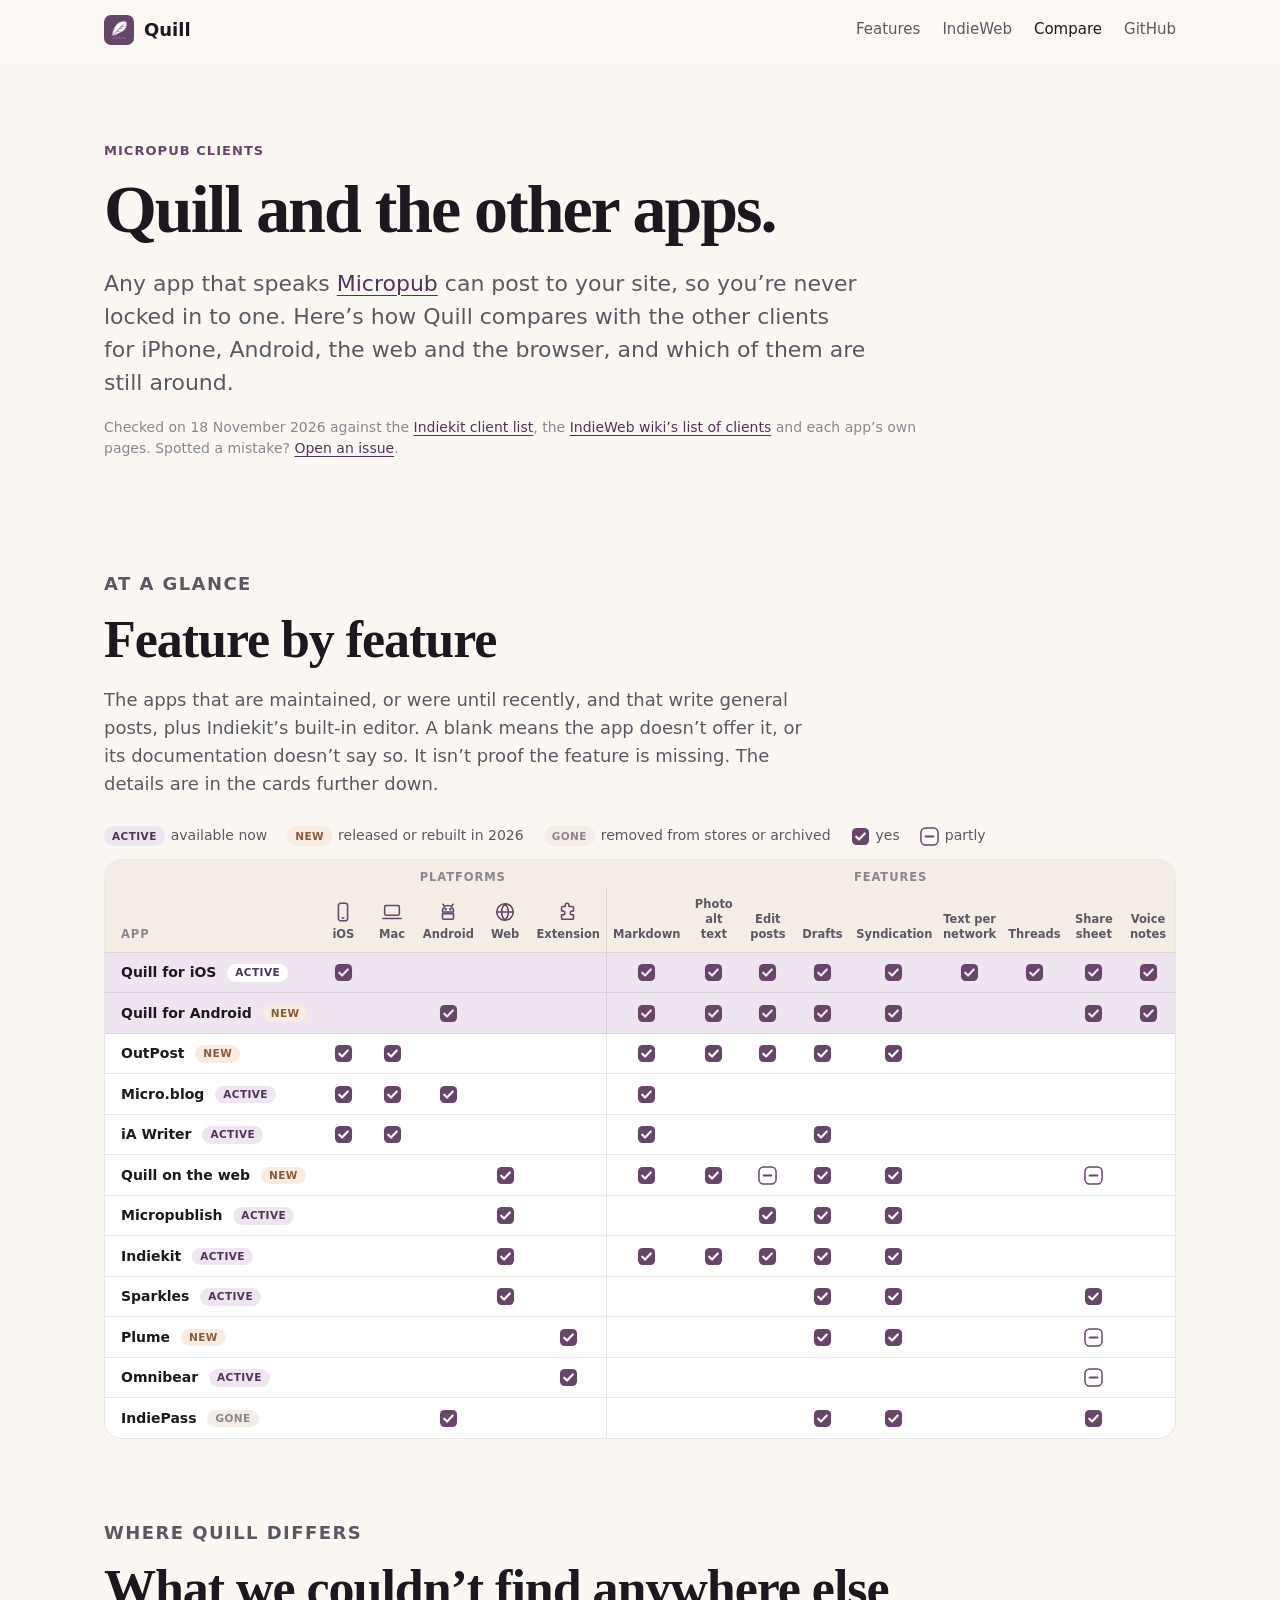
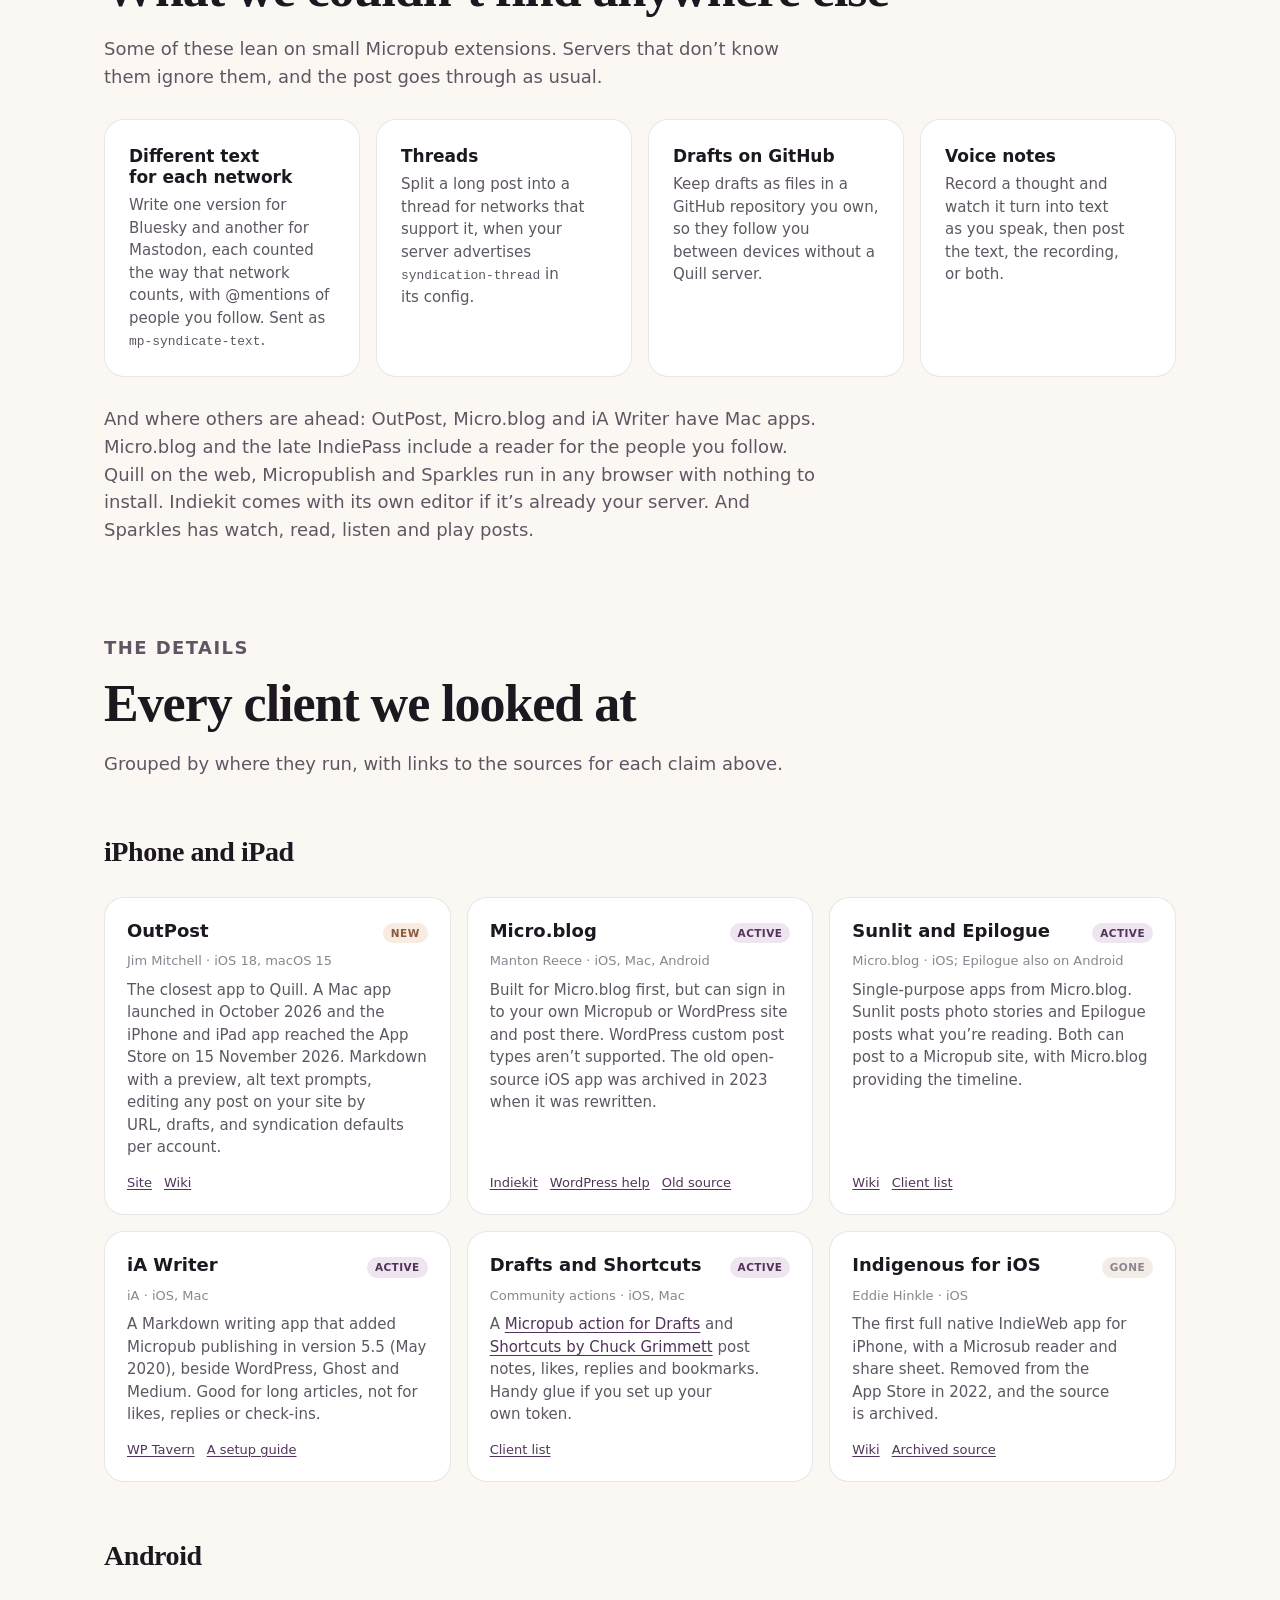
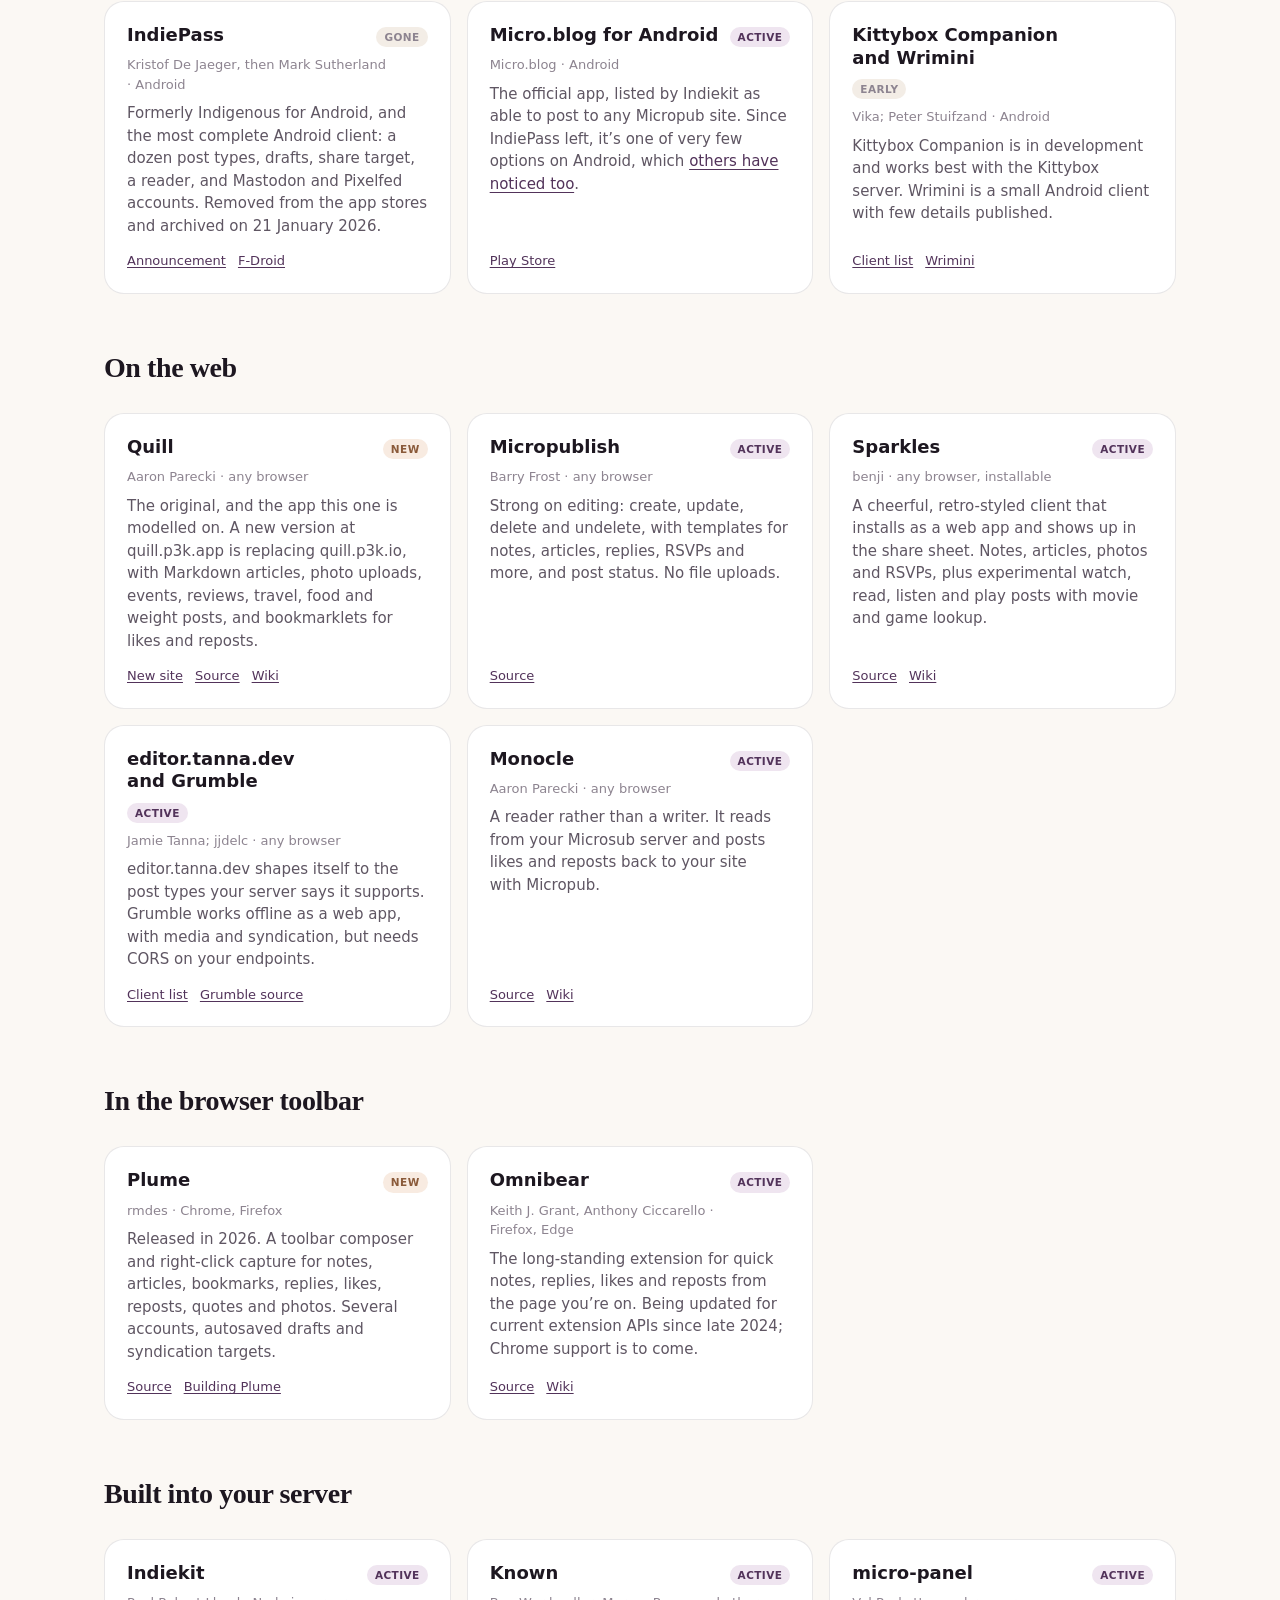
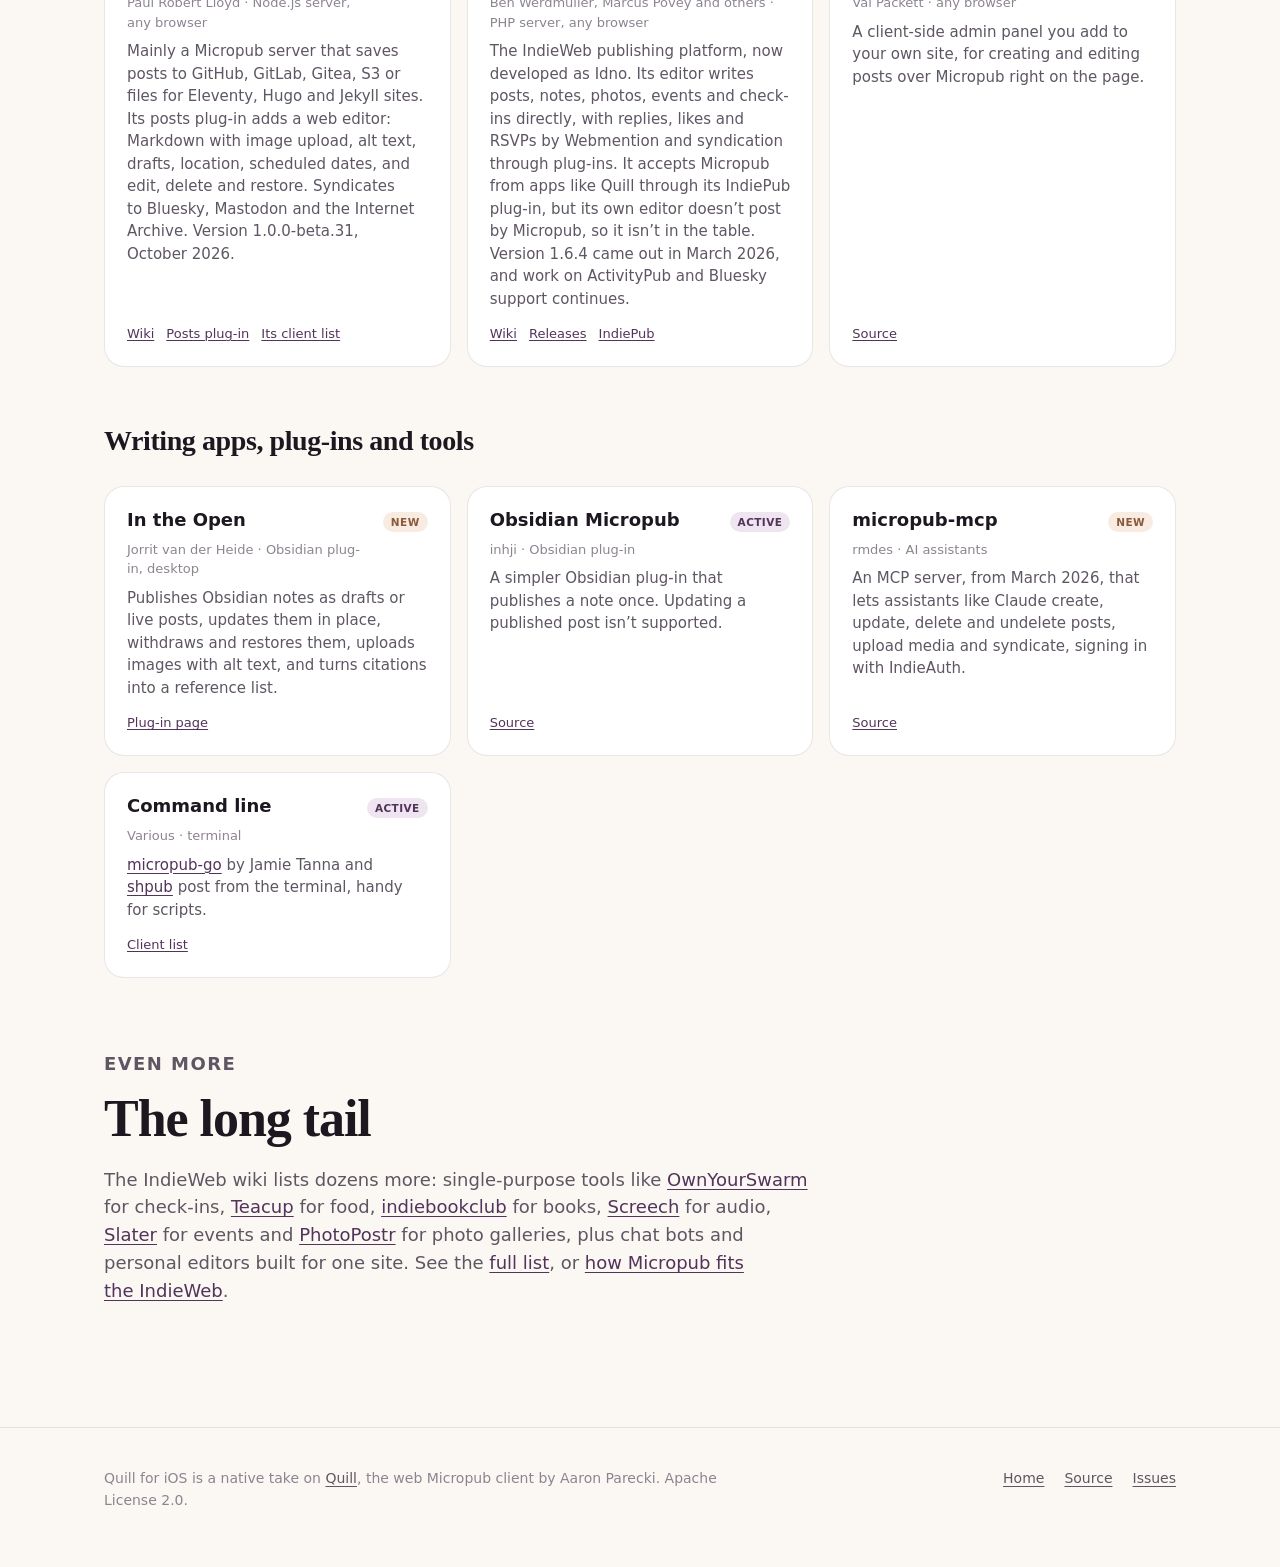
==== commit 30a8e61b: "Add Known to the comparison Co-Authored-By: Claude Opus 5.5 <noreply@anthropic.com> Claude-Session: " ====
--- a/docs/clients/index.html
+++ b/docs/clients/index.html
@@ -464,6 +464,12 @@
         <p class="src"><a href="https://indieweb.org/Indiekit">Wiki</a><a href="https://www.npmjs.com/package/@indiekit/endpoint-posts">Posts plug-in</a><a href="https://getindiekit.com/clients">Its client list</a></p>
       </article>
       <article class="client">
+        <header><h3><a href="https://github.com/idno/idno">Known</a></h3><span class="status live">Active</span></header>
+        <p class="meta">Ben Werdmuller, Marcus Povey and others · PHP server, any browser</p>
+        <p>The IndieWeb publishing platform, now developed as Idno. Its editor writes posts, notes, photos, events and check-ins directly, with replies, likes and RSVPs by Webmention and syndication through plug-ins. It accepts Micropub from apps like Quill through its IndiePub plug-in, but its own editor doesn’t post by Micropub, so it isn’t in the table. Version 1.6.4 came out in March 2026, and work on ActivityPub and Bluesky support continues.</p>
+        <p class="src"><a href="https://indieweb.org/Known">Wiki</a><a href="https://github.com/idno/known/releases">Releases</a><a href="https://github.com/idno/indiepub">IndiePub</a></p>
+      </article>
+      <article class="client">
         <header><h3><a href="https://github.com/unrelentingtech/micro-panel">micro-panel</a></h3><span class="status live">Active</span></header>
         <p class="meta">Val Packett · any browser</p>
         <p>A client-side admin panel you add to your own site, for creating and editing posts over Micropub right on the page.</p>
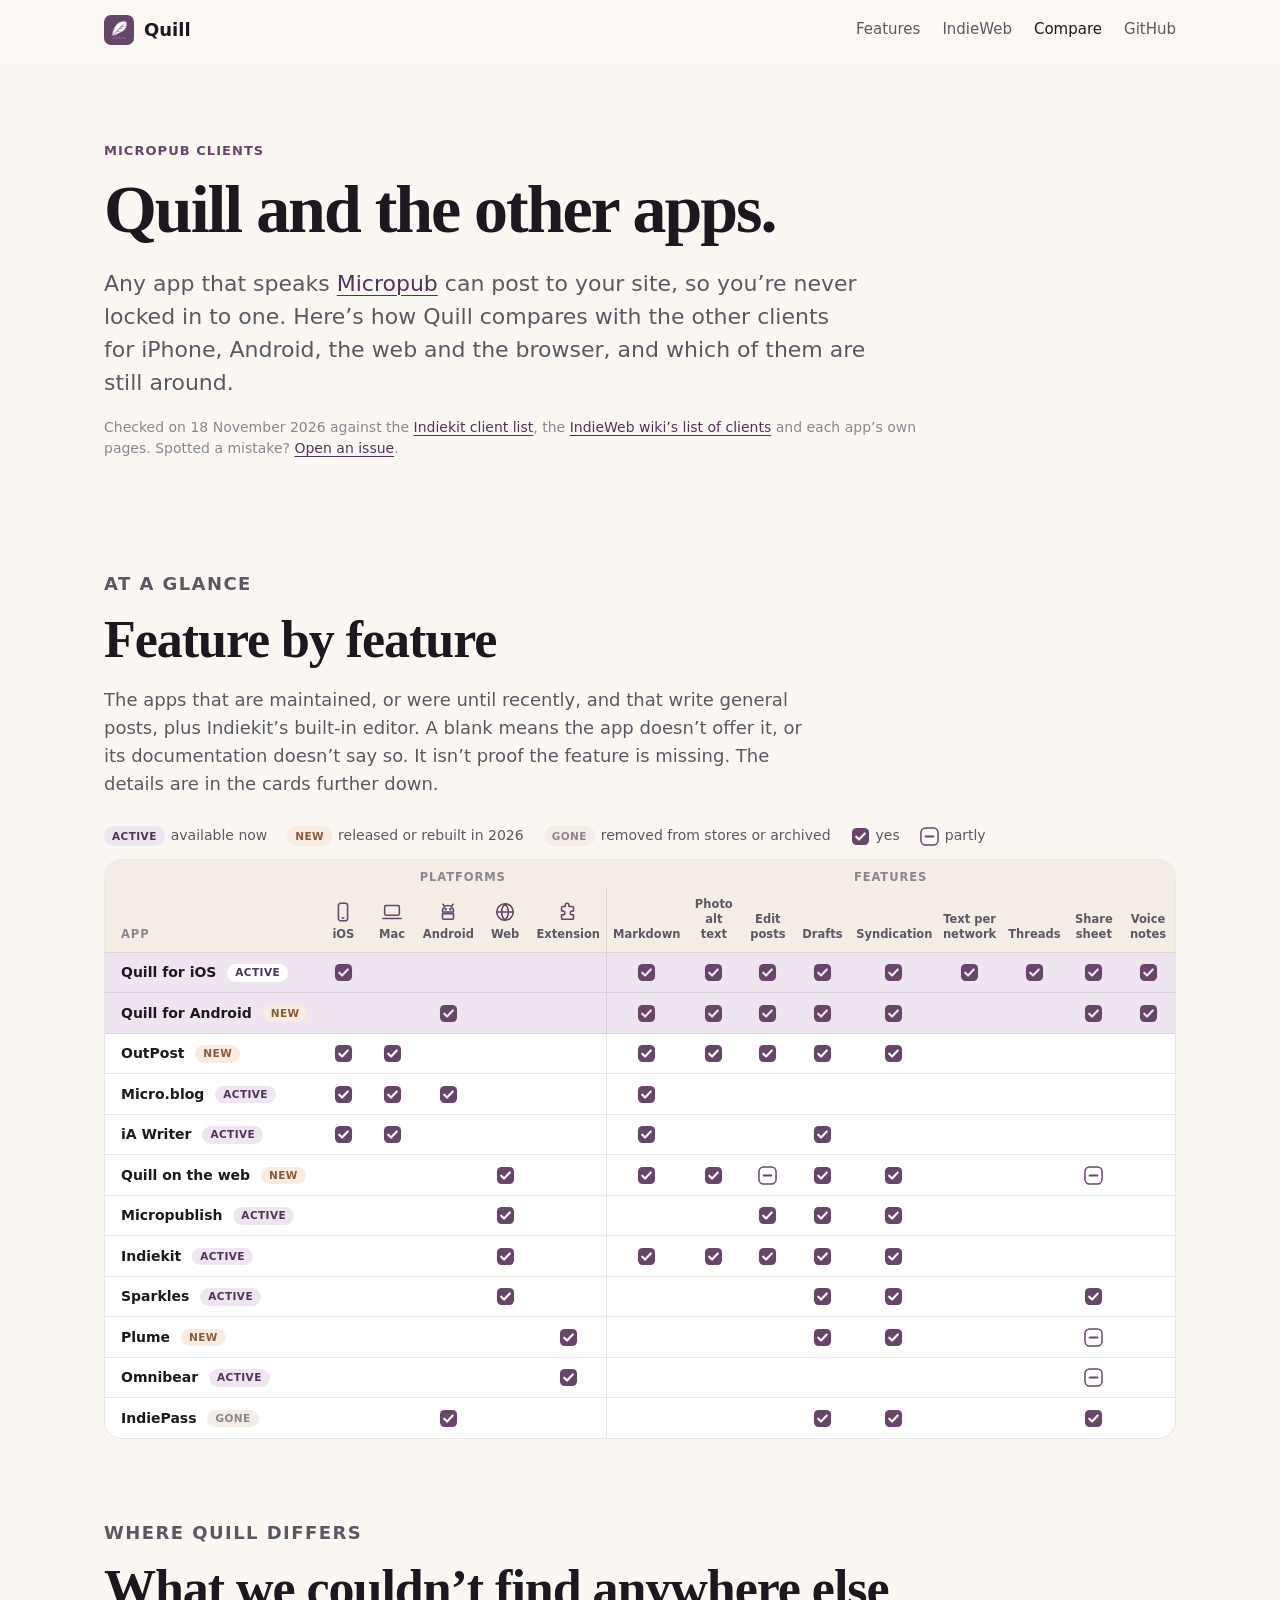
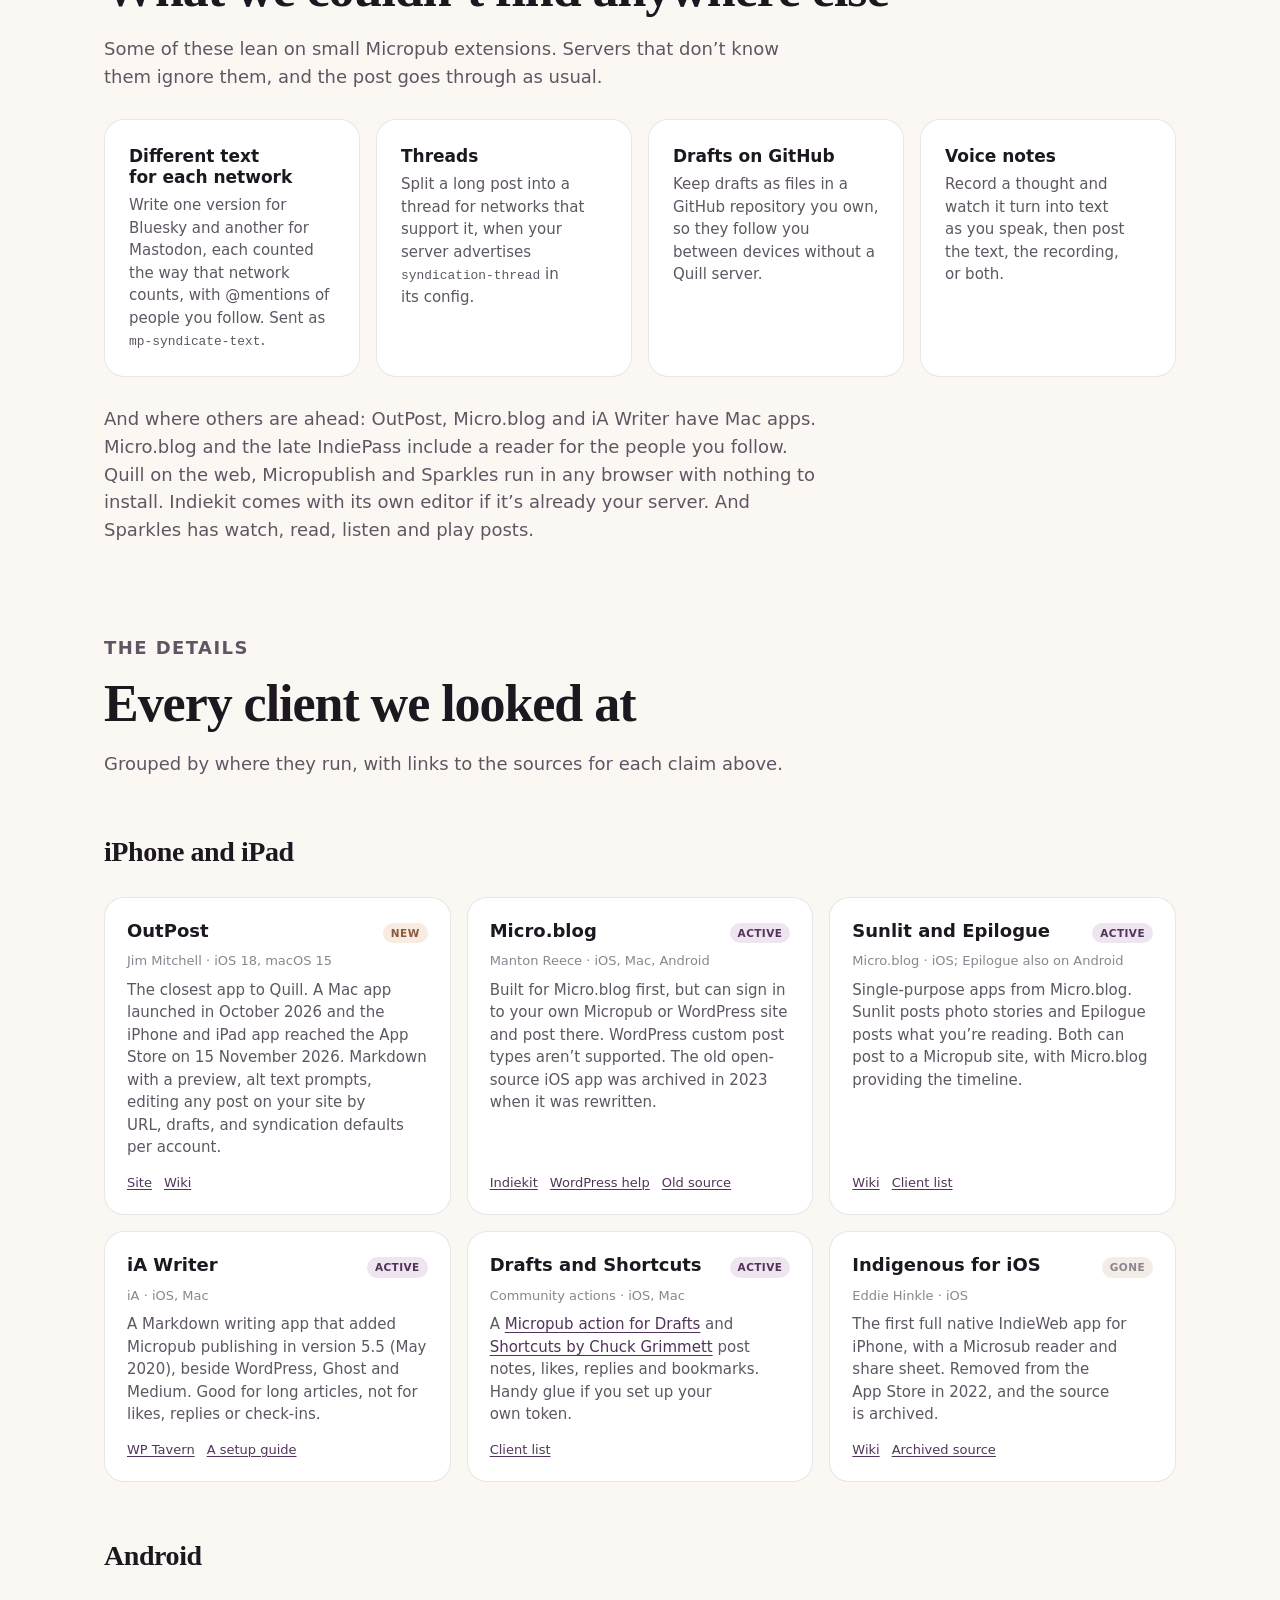
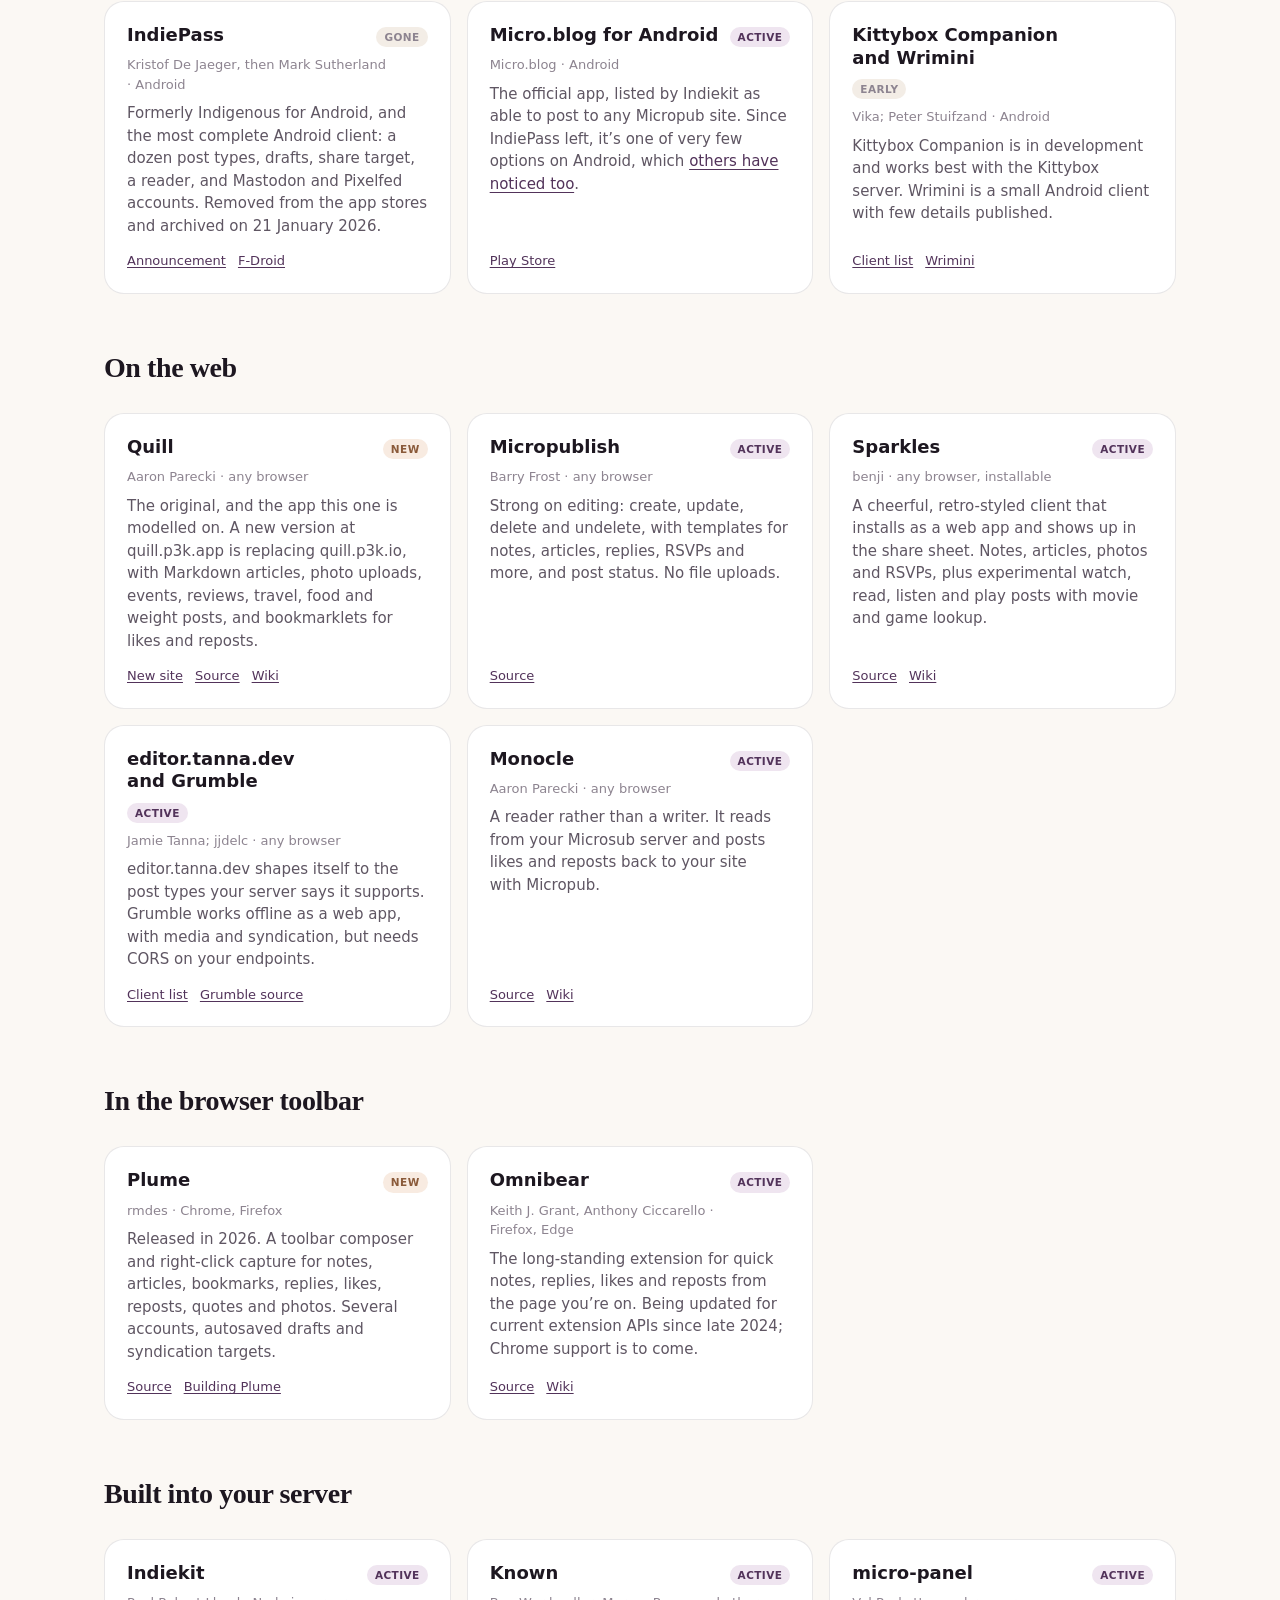
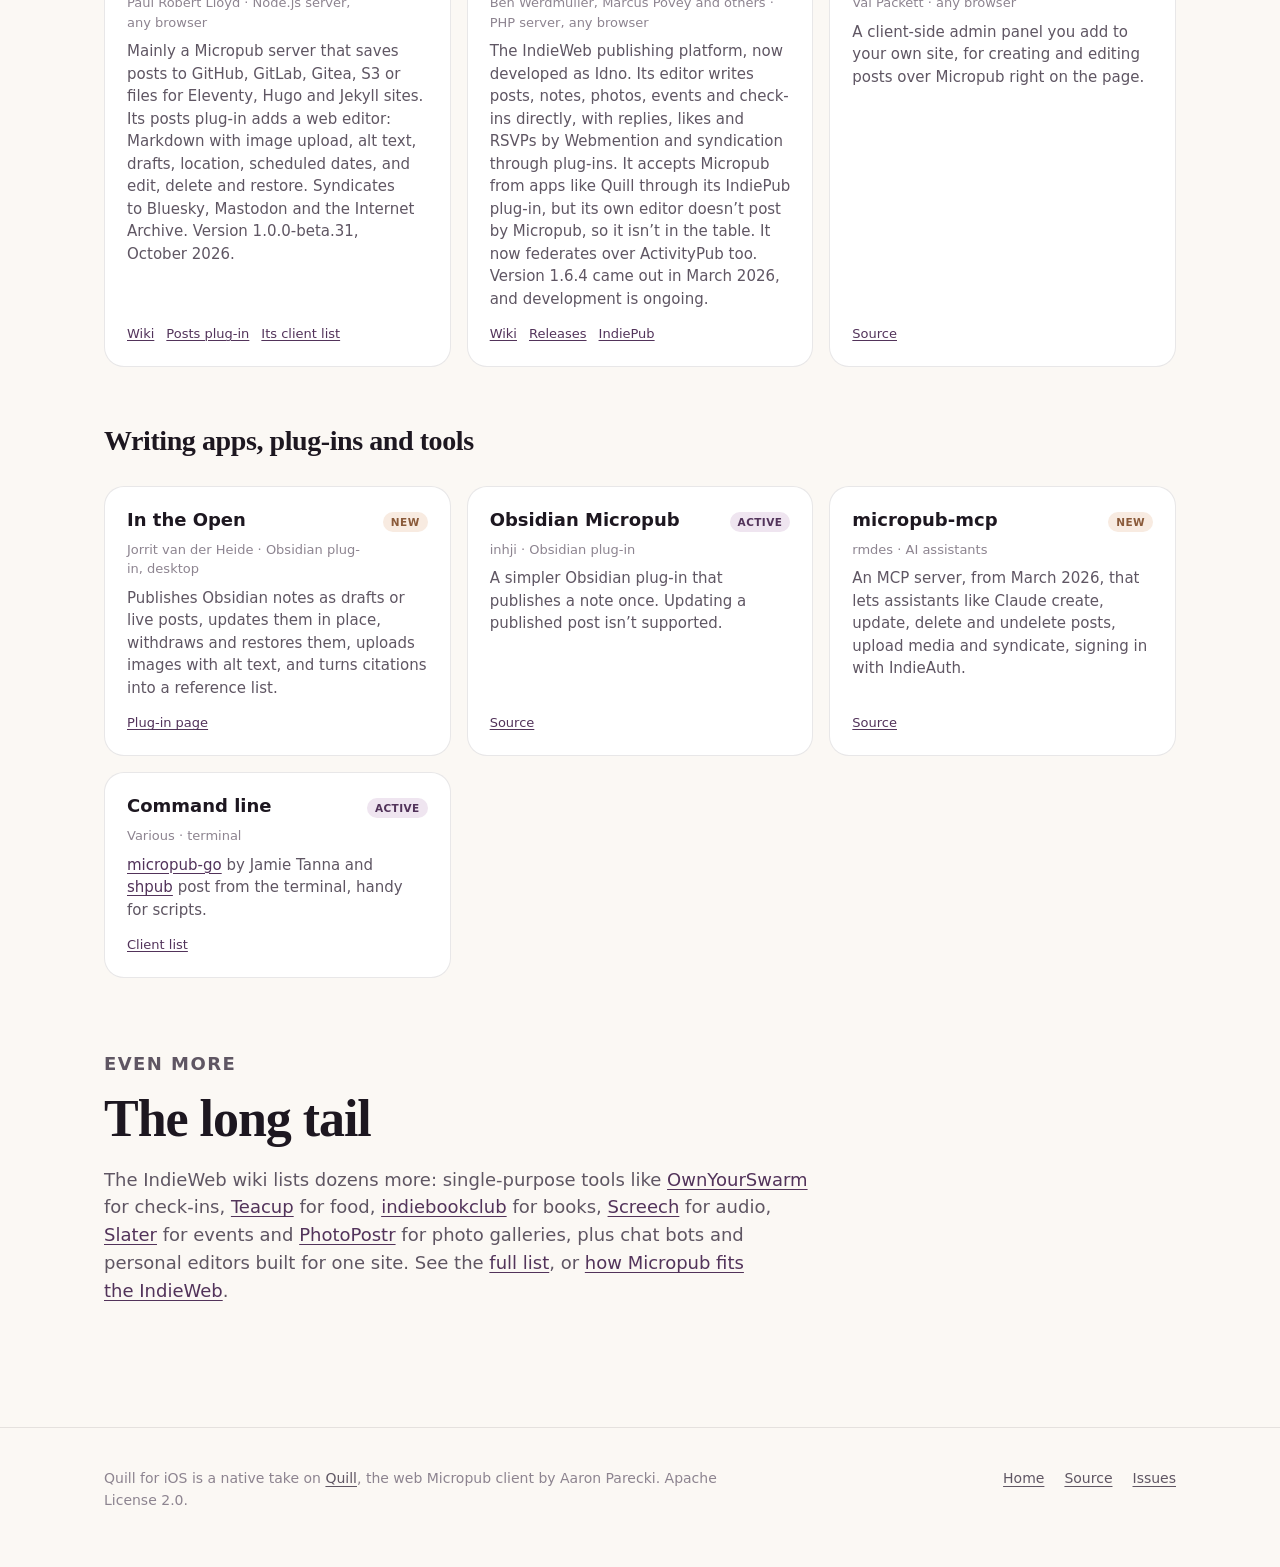
==== commit fbc219e0: "Describe Known's ActivityPub support accurately Co-Authored-By: Claude Opus 5.5 <noreply@anthropic.c" ====
--- a/docs/clients/index.html
+++ b/docs/clients/index.html
@@ -466,7 +466,7 @@
       <article class="client">
         <header><h3><a href="https://github.com/idno/idno">Known</a></h3><span class="status live">Active</span></header>
         <p class="meta">Ben Werdmuller, Marcus Povey and others · PHP server, any browser</p>
-        <p>The IndieWeb publishing platform, now developed as Idno. Its editor writes posts, notes, photos, events and check-ins directly, with replies, likes and RSVPs by Webmention and syndication through plug-ins. It accepts Micropub from apps like Quill through its IndiePub plug-in, but its own editor doesn’t post by Micropub, so it isn’t in the table. Version 1.6.4 came out in March 2026, and work on ActivityPub and Bluesky support continues.</p>
+        <p>The IndieWeb publishing platform, now developed as Idno. Its editor writes posts, notes, photos, events and check-ins directly, with replies, likes and RSVPs by Webmention and syndication through plug-ins. It accepts Micropub from apps like Quill through its IndiePub plug-in, but its own editor doesn’t post by Micropub, so it isn’t in the table. It now federates over ActivityPub too. Version 1.6.4 came out in March 2026, and development is ongoing.</p>
         <p class="src"><a href="https://indieweb.org/Known">Wiki</a><a href="https://github.com/idno/known/releases">Releases</a><a href="https://github.com/idno/indiepub">IndiePub</a></p>
       </article>
       <article class="client">
